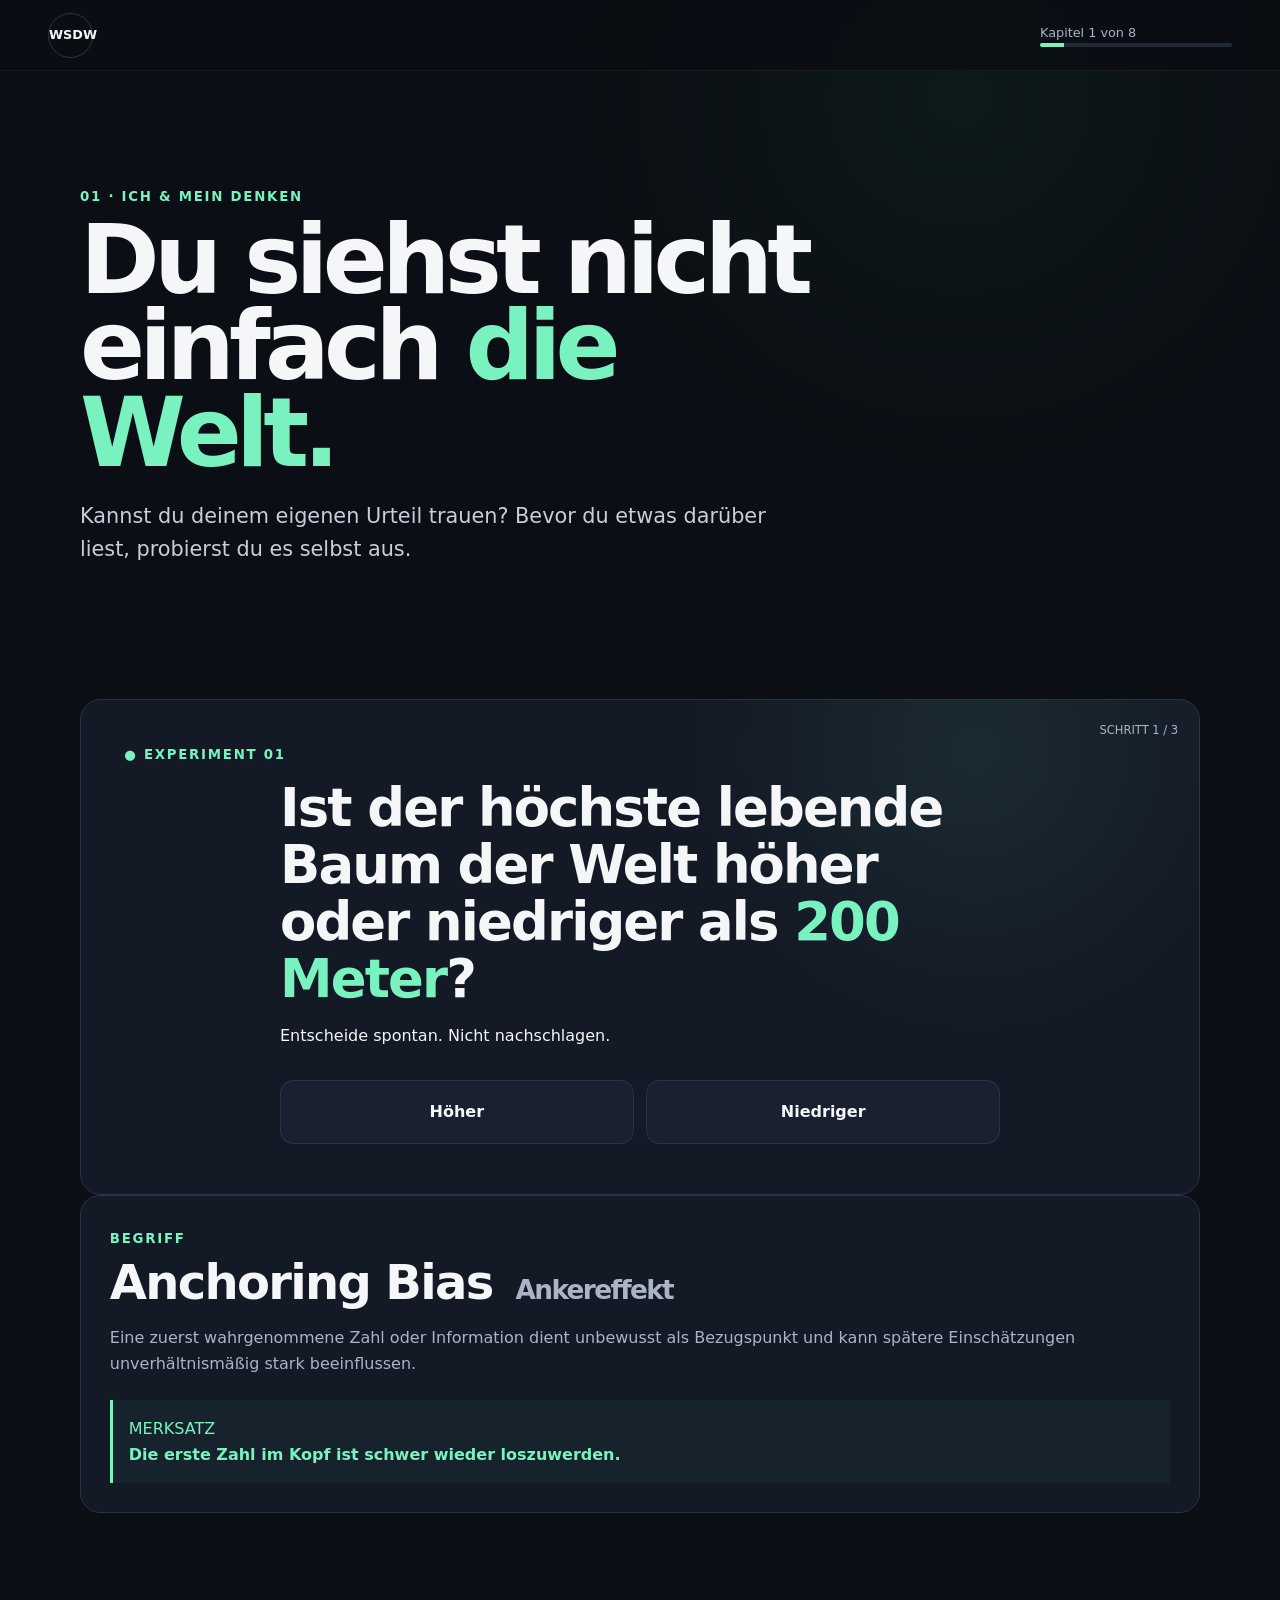
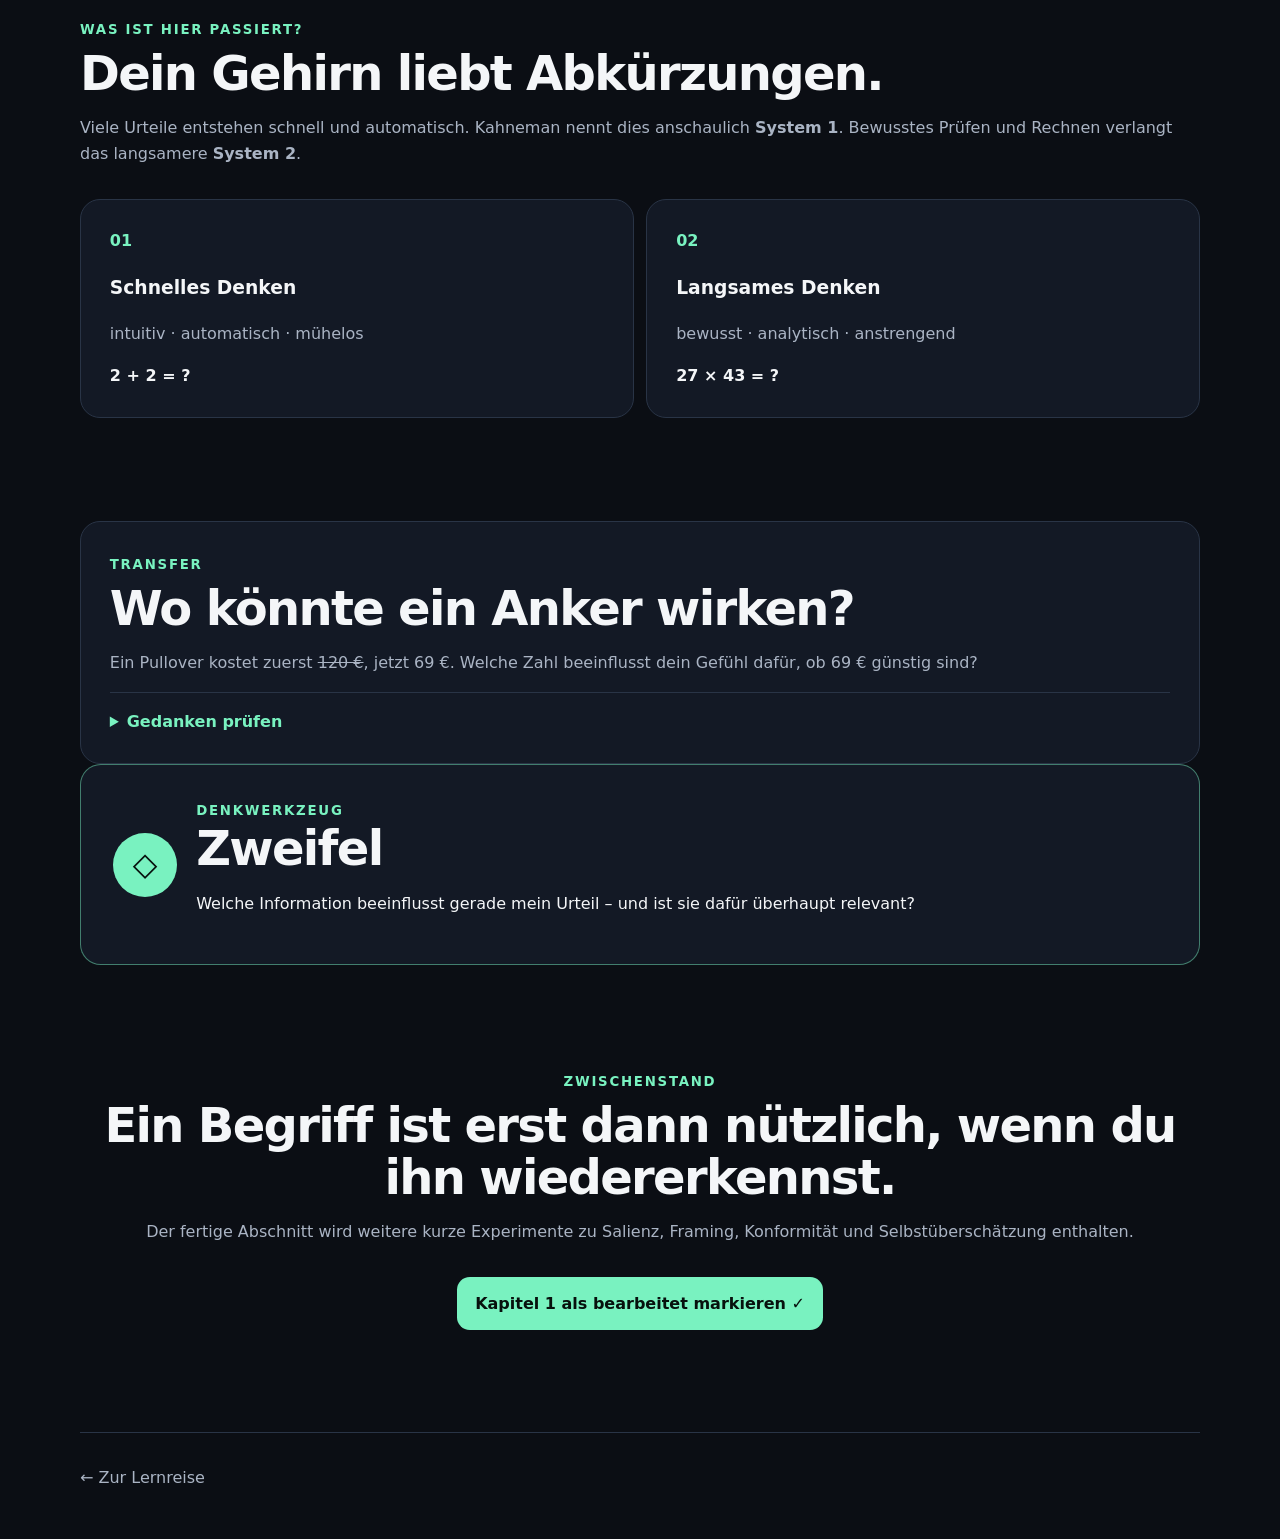
==== 01-denken.html @ 8b62d9dc "Add files via upload" ====
<!doctype html><html lang="de"><head><meta charset="utf-8"><meta name="viewport" content="width=device-width,initial-scale=1"><title>01 · Du siehst nicht einfach die Welt</title><link rel="stylesheet" href="css/style.css"></head><body>
<header><a href="index.html" class="logo">WSDW</a><div>Kapitel 1 von 8<div class="bar"><i style="width:12.5%"></i></div></div></header><main>
<section class="lessonhero"><small>01 · ICH & MEIN DENKEN</small><h1>Du siehst nicht einfach <em>die Welt.</em></h1><p>Kannst du deinem eigenen Urteil trauen? Bevor du etwas darüber liest, probierst du es selbst aus.</p></section>
<section class="experiment" id="exp"><small>● EXPERIMENT 01</small><span id="count">SCHRITT 1 / 3</span>
<div class="step on" data-n="1"><h2>Ist der höchste lebende Baum der Welt höher oder niedriger als <em>200 Meter</em>?</h2><p>Entscheide spontan. Nicht nachschlagen.</p><div class="choices"><button>Höher</button><button>Niedriger</button></div></div>
<div class="step" data-n="2"><h2>Wie hoch ist er deiner Schätzung nach?</h2><p>Es geht nicht darum, richtig zu liegen.</p><div class="estimate"><input id="est" type="number" inputmode="numeric" placeholder="z. B. 150"><span>Meter</span></div><button class="btn" id="reveal">Auswerten →</button></div>
<div class="step" data-n="3"><small>AUFLÖSUNG</small><h2>Du wurdest gerade <em>geankert.</em></h2><p>Der höchste bekannte lebende Baum, Hyperion, ist rund 116 Meter hoch. Die Zahl 200 war für die Sachfrage unnötig – kann aber deine Schätzung beeinflusst haben.</p><div class="result">Deine Schätzung <b id="res">–</b></div><p class="fine">Ein einzelner Versuch beweist nicht, dass du persönlich dem Effekt erlegen bist. In Gruppen zeigt sich der Einfluss solcher Anker jedoch zuverlässig.</p></div>
</section>
<section class="panel"><small>BEGRIFF</small><h2>Anchoring Bias <span>Ankereffekt</span></h2><p>Eine zuerst wahrgenommene Zahl oder Information dient unbewusst als Bezugspunkt und kann spätere Einschätzungen unverhältnismäßig stark beeinflussen.</p><blockquote>MERKSATZ<br><b>Die erste Zahl im Kopf ist schwer wieder loszuwerden.</b></blockquote></section>
<section><small>WAS IST HIER PASSIERT?</small><h2>Dein Gehirn liebt Abkürzungen.</h2><p>Viele Urteile entstehen schnell und automatisch. Kahneman nennt dies anschaulich <b>System 1</b>. Bewusstes Prüfen und Rechnen verlangt das langsamere <b>System 2</b>.</p><div class="twocol"><article class="card"><b>01</b><h3>Schnelles Denken</h3><p>intuitiv · automatisch · mühelos</p><strong>2 + 2 = ?</strong></article><article class="card"><b>02</b><h3>Langsames Denken</h3><p>bewusst · analytisch · anstrengend</p><strong>27 × 43 = ?</strong></article></div></section>
<section class="panel"><small>TRANSFER</small><h2>Wo könnte ein Anker wirken?</h2><p>Ein Pullover kostet zuerst <s>120 €</s>, jetzt 69 €. Welche Zahl beeinflusst dein Gefühl dafür, ob 69 € günstig sind?</p><details><summary>Gedanken prüfen</summary><p>Die 120 € bilden einen Anker. Ob 69 € tatsächlich ein guter Preis sind, lässt sich daraus allein nicht ableiten.</p></details></section>
<section class="unlock"><b>◇</b><div><small>DENKWERKZEUG</small><h2>Zweifel</h2><p>Welche Information beeinflusst gerade mein Urteil – und ist sie dafür überhaupt relevant?</p></div></section>
<section class="end"><small>ZWISCHENSTAND</small><h2>Ein Begriff ist erst dann nützlich, wenn du ihn wiedererkennst.</h2><p>Der fertige Abschnitt wird weitere kurze Experimente zu Salienz, Framing, Konformität und Selbstüberschätzung enthalten.</p><button class="btn" id="done">Kapitel 1 als bearbeitet markieren ✓</button></section></main><footer><a href="index.html">← Zur Lernreise</a></footer><script src="js/script.js"></script></body></html>
---- css/style.css ----
:root{--bg:#0b0e14;--s:#131925;--s2:#192130;--line:#293446;--txt:#f4f6f8;--mut:#aab4c4;--a:#79f2c0;--a2:#9db8ff;--max:70rem}*{box-sizing:border-box}html{scroll-behavior:smooth}body{margin:0;background:radial-gradient(circle at 75% 3%,#12302755,transparent 25rem),var(--bg);color:var(--txt);font-family:Inter,system-ui,-apple-system,sans-serif;line-height:1.6}a{color:inherit;text-decoration:none}button,input{font:inherit}button{cursor:pointer}header{position:sticky;top:0;z-index:5;display:flex;justify-content:space-between;align-items:center;padding:.8rem clamp(1rem,4vw,3rem);background:#0b0e14dd;backdrop-filter:blur(12px);border-bottom:1px solid #ffffff0d;color:var(--mut);font-size:.8rem}.logo{display:grid;place-items:center;width:2.8rem;aspect-ratio:1;border:1px solid var(--line);border-radius:50%;font-weight:800;color:var(--txt)}.bar{width:clamp(6rem,18vw,12rem);height:.25rem;background:#222a38;border-radius:2rem;overflow:hidden}.bar i{display:block;height:100%;background:var(--a)}main,footer{width:min(92%,var(--max));margin:auto}.hero{min-height:85svh;display:flex;flex-direction:column;justify-content:center;align-items:flex-start}.hero h1,.lessonhero h1{font-size:clamp(3rem,10vw,7rem);line-height:.9;letter-spacing:-.06em;margin:.5rem 0 1.5rem}.hero p,.lessonhero p{font-size:clamp(1.05rem,2vw,1.3rem);color:#c5cedb;max-width:44rem}em{font-style:normal;color:var(--a)}small{color:var(--a);font-weight:800;letter-spacing:.13em}.btn{display:inline-block;border:0;border-radius:.8rem;background:var(--a);color:#07110d;padding:.85rem 1.15rem;font-weight:800;margin-top:1rem}section{padding:clamp(3.5rem,8vw,7rem) 0}h2{font-size:clamp(1.7rem,4vw,3rem);line-height:1.08;letter-spacing:-.035em;margin:.4rem 0 1rem}.grid{display:grid;grid-template-columns:repeat(auto-fit,minmax(min(100%,20rem),1fr));gap:1rem}.card,.panel{padding:clamp(1.2rem,3vw,1.8rem);background:var(--s);border:1px solid var(--line);border-radius:1.25rem}.card{display:flex;gap:1rem}.card.active{border-color:#79f2c088}.card b{color:var(--a)}.card p,.panel p,section>p{color:var(--mut)}.toolgrid{display:grid;grid-template-columns:repeat(5,1fr);gap:.7rem}.toolgrid div{display:grid;place-items:center;aspect-ratio:1;background:var(--s);border:1px solid var(--line);border-radius:1rem;color:var(--a);font-size:clamp(1.4rem,4vw,2.3rem)}footer{padding:2rem 0 3rem;border-top:1px solid var(--line);color:var(--mut)}.lessonhero{padding:clamp(4rem,9vw,7rem) 0}.lessonhero h1{font-size:clamp(3rem,8vw,6rem);max-width:12ch}.experiment{position:relative;min-height:31rem;padding:clamp(1.3rem,4vw,2.7rem);background:radial-gradient(circle at 80% 10%,#79f2c015,transparent 18rem),var(--s);border:1px solid var(--line);border-radius:1.3rem;display:flex;justify-content:center;flex-direction:column}.experiment>span{position:absolute;right:1.3rem;top:1.3rem;color:var(--mut);font-size:.72rem}.step{display:none;max-width:45rem;margin:auto;width:100%}.step.on{display:block}.step h2{font-size:clamp(1.8rem,5vw,3.3rem)}.choices,.twocol{display:grid;grid-template-columns:repeat(2,1fr);gap:.8rem;margin-top:2rem}.choices button{min-height:4rem;background:var(--s2);color:var(--txt);border:1px solid var(--line);border-radius:.8rem;font-weight:800}.estimate{display:flex;gap:.8rem;align-items:center}.estimate input{width:min(13rem,65%);padding:.8rem 1rem;background:#0b1018;color:var(--txt);border:1px solid var(--line);border-radius:.8rem;font-size:1.4rem}.result{display:flex;justify-content:space-between;border-block:1px solid var(--line);padding:1rem 0;margin:1.5rem 0}.result b{color:var(--a)}.fine{font-size:.88rem}.panel h2 span{color:var(--mut);font-size:.55em;margin-left:.5rem}blockquote{margin:1.5rem 0 0;padding:1rem;border-left:.2rem solid var(--a);background:#79f2c00b;color:var(--a)}.twocol .card{display:block}.unlock{display:grid;grid-template-columns:auto 1fr;gap:1.2rem;align-items:center;padding:clamp(1.2rem,3vw,2rem);border:1px solid #79f2c077;border-radius:1.3rem;background:var(--s)}.unlock>b{display:grid;place-items:center;width:4rem;aspect-ratio:1;border-radius:50%;background:var(--a);color:#07110d;font-size:2rem}.unlock h2{margin:0}.end{text-align:center}details{border-top:1px solid var(--line);padding-top:1rem}summary{color:var(--a);font-weight:800;cursor:pointer}@media(max-width:40rem){header>div{font-size:0}.choices,.twocol{grid-template-columns:1fr}.toolgrid{gap:.35rem}.experiment{min-height:34rem}}@media(prefers-reduced-motion:reduce){*{scroll-behavior:auto!important;transition:none!important}}
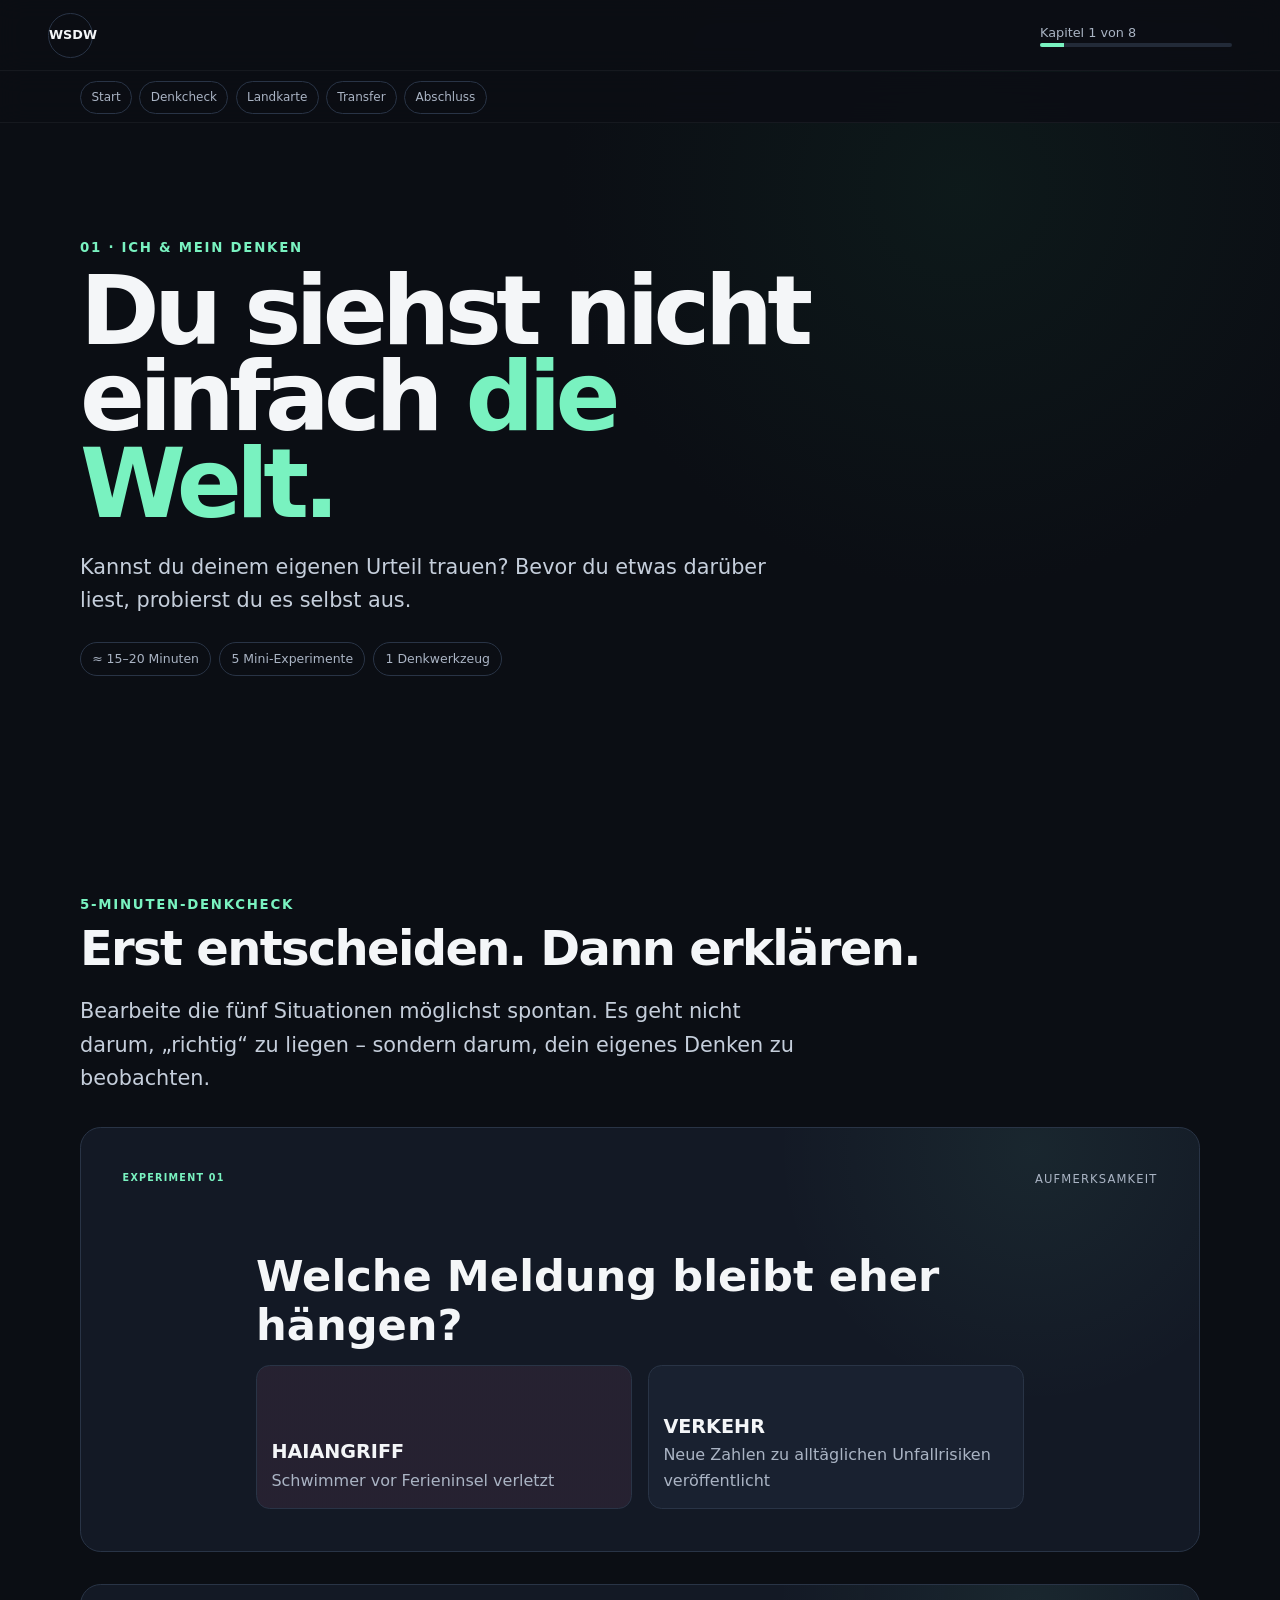
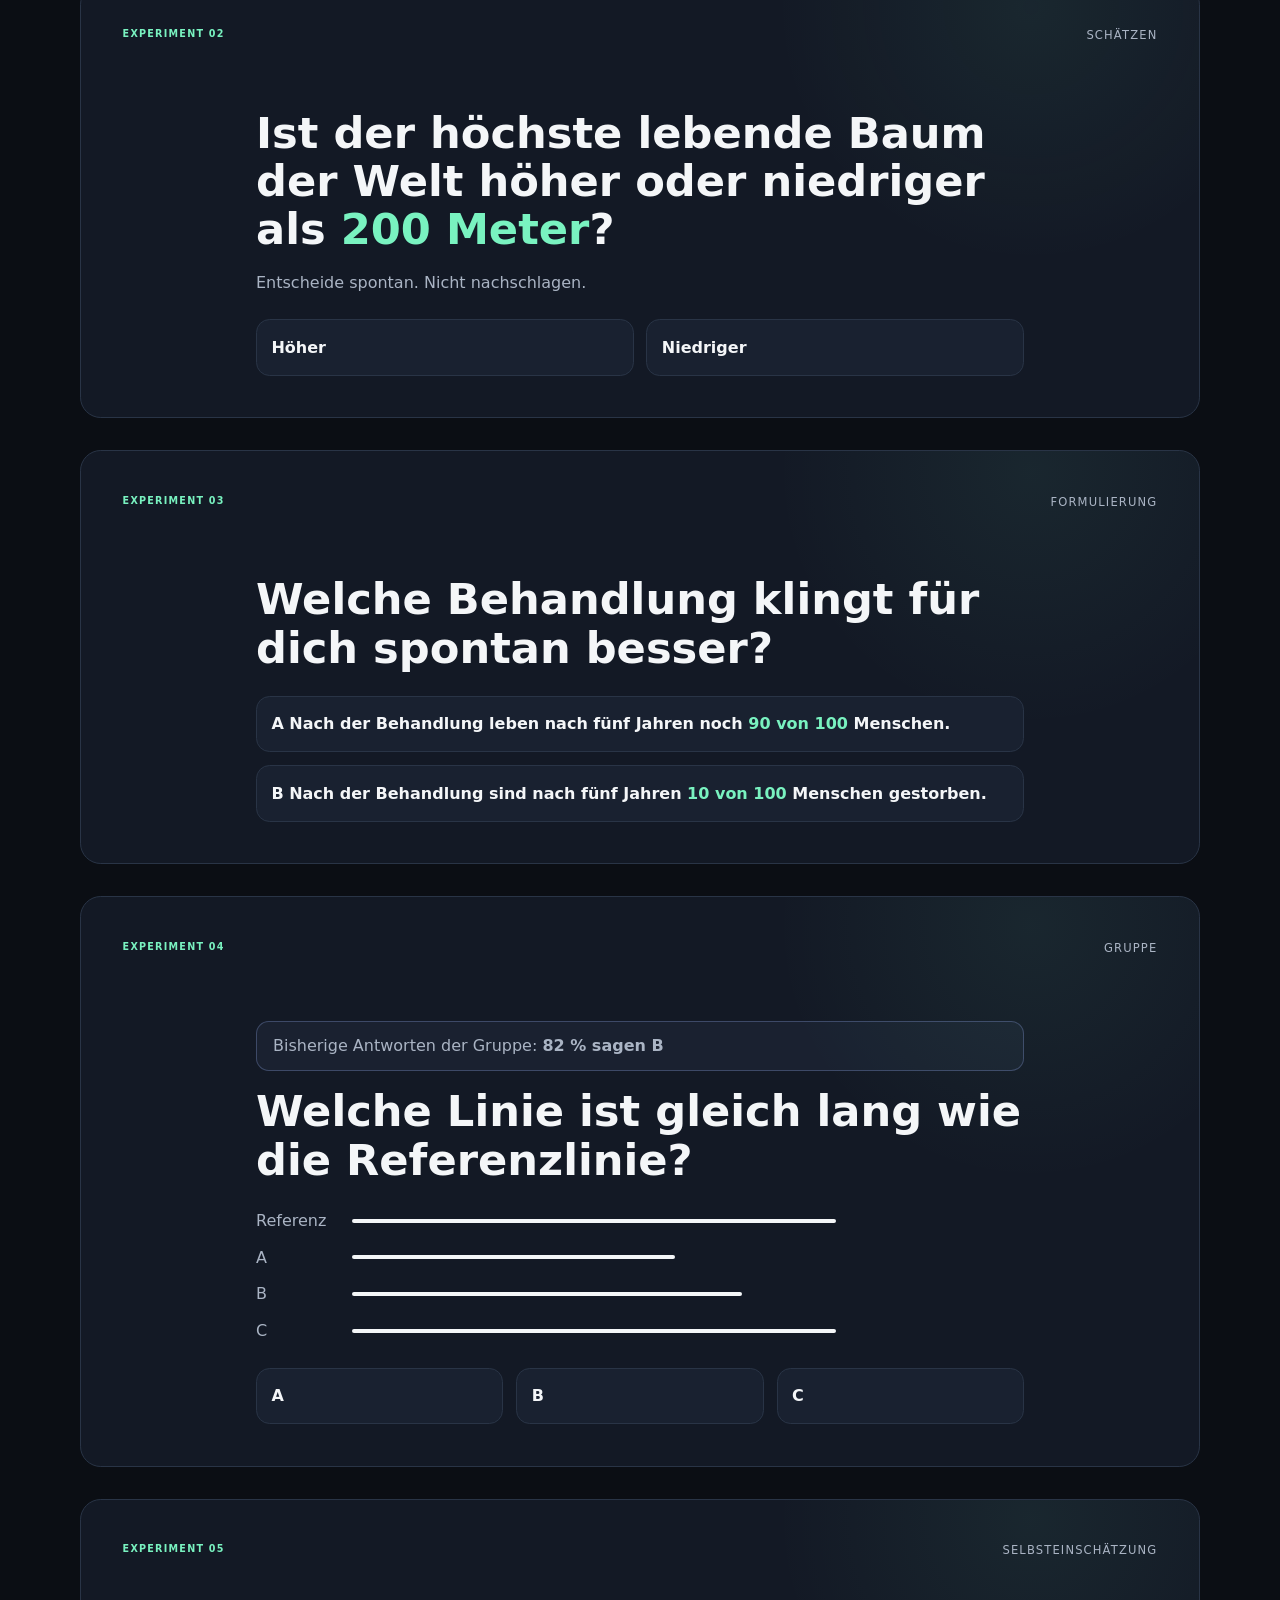
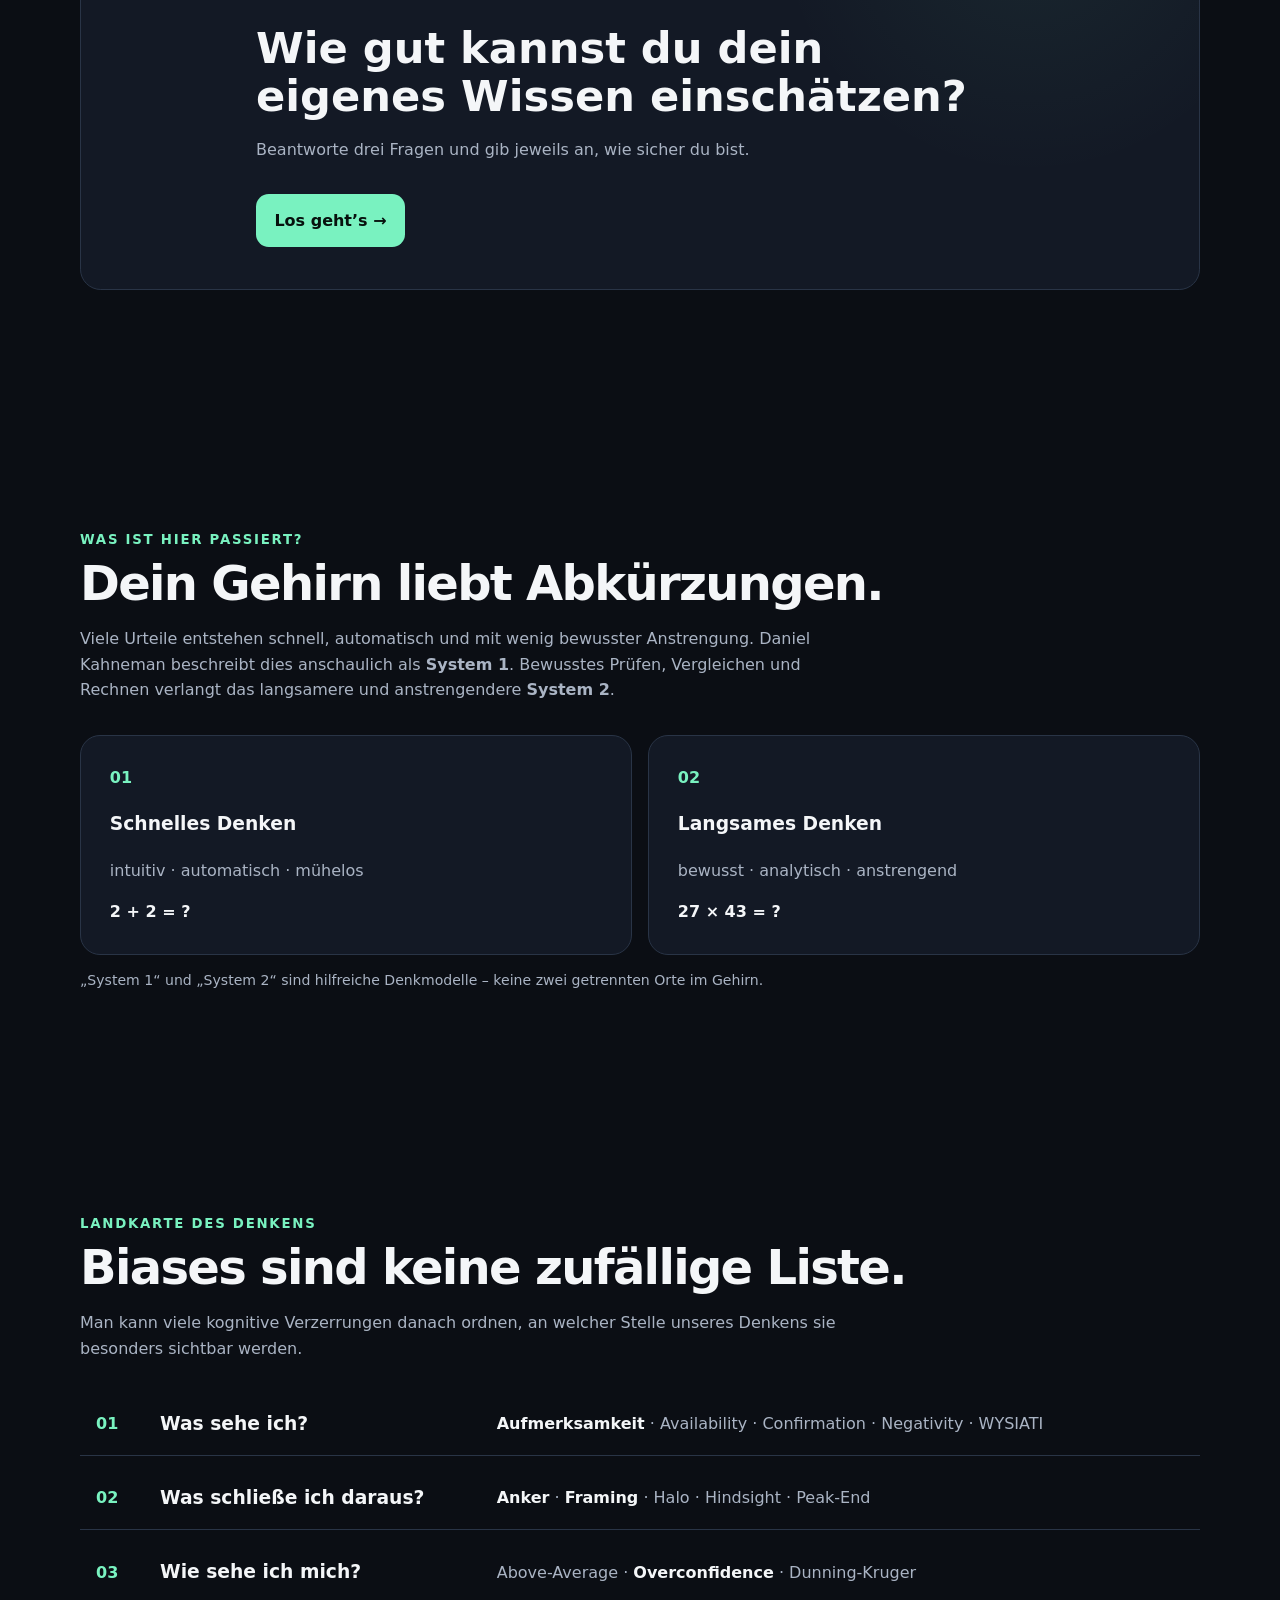
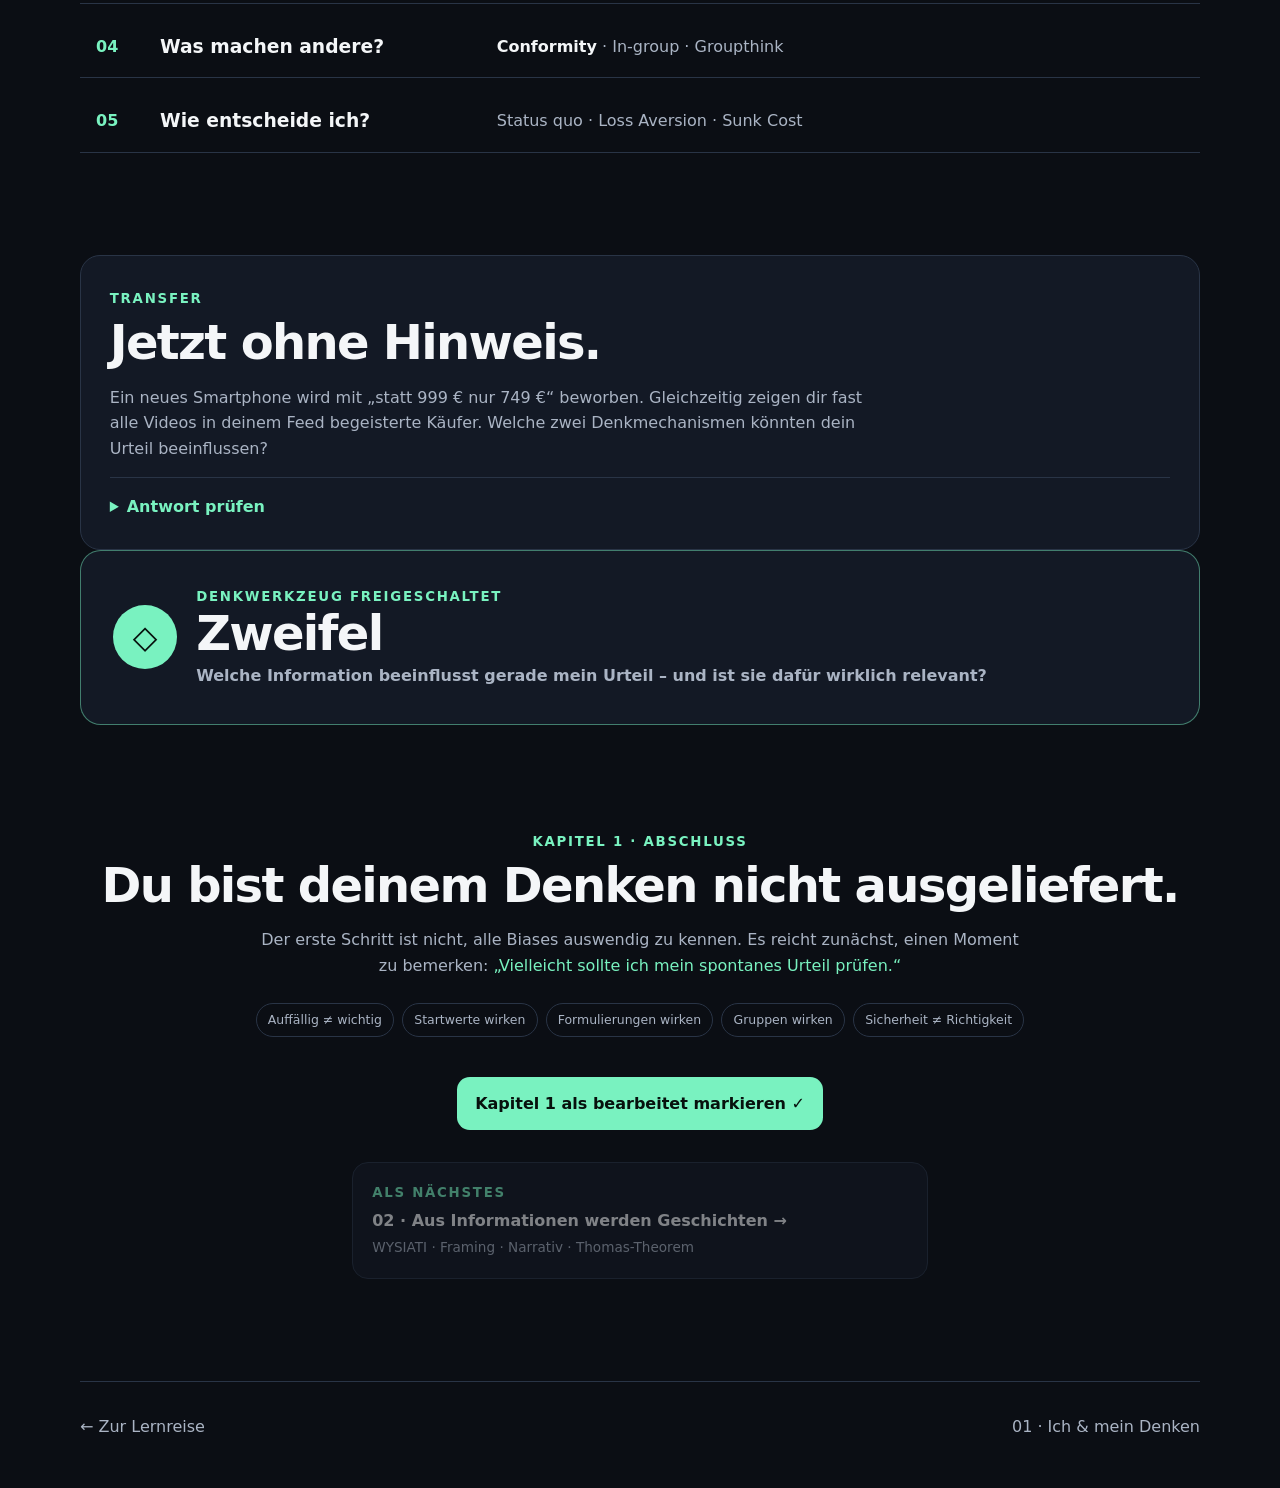
==== commit 79620297: "Add files via upload" ====
--- a/01-denken.html
+++ b/01-denken.html
@@ -1,13 +1,185 @@
-<!doctype html><html lang="de"><head><meta charset="utf-8"><meta name="viewport" content="width=device-width,initial-scale=1"><title>01 · Du siehst nicht einfach die Welt</title><link rel="stylesheet" href="css/style.css"></head><body>
-<header><a href="index.html" class="logo">WSDW</a><div>Kapitel 1 von 8<div class="bar"><i style="width:12.5%"></i></div></div></header><main>
-<section class="lessonhero"><small>01 · ICH & MEIN DENKEN</small><h1>Du siehst nicht einfach <em>die Welt.</em></h1><p>Kannst du deinem eigenen Urteil trauen? Bevor du etwas darüber liest, probierst du es selbst aus.</p></section>
-<section class="experiment" id="exp"><small>● EXPERIMENT 01</small><span id="count">SCHRITT 1 / 3</span>
-<div class="step on" data-n="1"><h2>Ist der höchste lebende Baum der Welt höher oder niedriger als <em>200 Meter</em>?</h2><p>Entscheide spontan. Nicht nachschlagen.</p><div class="choices"><button>Höher</button><button>Niedriger</button></div></div>
-<div class="step" data-n="2"><h2>Wie hoch ist er deiner Schätzung nach?</h2><p>Es geht nicht darum, richtig zu liegen.</p><div class="estimate"><input id="est" type="number" inputmode="numeric" placeholder="z. B. 150"><span>Meter</span></div><button class="btn" id="reveal">Auswerten →</button></div>
-<div class="step" data-n="3"><small>AUFLÖSUNG</small><h2>Du wurdest gerade <em>geankert.</em></h2><p>Der höchste bekannte lebende Baum, Hyperion, ist rund 116 Meter hoch. Die Zahl 200 war für die Sachfrage unnötig – kann aber deine Schätzung beeinflusst haben.</p><div class="result">Deine Schätzung <b id="res">–</b></div><p class="fine">Ein einzelner Versuch beweist nicht, dass du persönlich dem Effekt erlegen bist. In Gruppen zeigt sich der Einfluss solcher Anker jedoch zuverlässig.</p></div>
+<!doctype html>
+<html lang="de">
+<head>
+<meta charset="utf-8"><meta name="viewport" content="width=device-width,initial-scale=1">
+<meta name="theme-color" content="#0b0e14">
+<title>01 · Du siehst nicht einfach die Welt</title>
+<link rel="stylesheet" href="css/style.css">
+</head>
+<body>
+<header>
+  <a href="index.html" class="logo">WSDW</a>
+  <div class="head-progress"><span>Kapitel 1 von 8</span><div class="bar"><i style="width:12.5%"></i></div></div>
+</header>
+
+<nav class="section-nav" aria-label="Kapitelabschnitte">
+  <a href="#start">Start</a><a href="#denkcheck">Denkcheck</a><a href="#landkarte">Landkarte</a><a href="#transfer">Transfer</a><a href="#abschluss">Abschluss</a>
+</nav>
+
+<main>
+<section class="lessonhero" id="start">
+  <small>01 · ICH & MEIN DENKEN</small>
+  <h1>Du siehst nicht einfach <em>die Welt.</em></h1>
+  <p>Kannst du deinem eigenen Urteil trauen? Bevor du etwas darüber liest, probierst du es selbst aus.</p>
+  <div class="chapter-meta"><span>≈ 15–20 Minuten</span><span>5 Mini-Experimente</span><span>1 Denkwerkzeug</span></div>
 </section>
-<section class="panel"><small>BEGRIFF</small><h2>Anchoring Bias <span>Ankereffekt</span></h2><p>Eine zuerst wahrgenommene Zahl oder Information dient unbewusst als Bezugspunkt und kann spätere Einschätzungen unverhältnismäßig stark beeinflussen.</p><blockquote>MERKSATZ<br><b>Die erste Zahl im Kopf ist schwer wieder loszuwerden.</b></blockquote></section>
-<section><small>WAS IST HIER PASSIERT?</small><h2>Dein Gehirn liebt Abkürzungen.</h2><p>Viele Urteile entstehen schnell und automatisch. Kahneman nennt dies anschaulich <b>System 1</b>. Bewusstes Prüfen und Rechnen verlangt das langsamere <b>System 2</b>.</p><div class="twocol"><article class="card"><b>01</b><h3>Schnelles Denken</h3><p>intuitiv · automatisch · mühelos</p><strong>2 + 2 = ?</strong></article><article class="card"><b>02</b><h3>Langsames Denken</h3><p>bewusst · analytisch · anstrengend</p><strong>27 × 43 = ?</strong></article></div></section>
-<section class="panel"><small>TRANSFER</small><h2>Wo könnte ein Anker wirken?</h2><p>Ein Pullover kostet zuerst <s>120 €</s>, jetzt 69 €. Welche Zahl beeinflusst dein Gefühl dafür, ob 69 € günstig sind?</p><details><summary>Gedanken prüfen</summary><p>Die 120 € bilden einen Anker. Ob 69 € tatsächlich ein guter Preis sind, lässt sich daraus allein nicht ableiten.</p></details></section>
-<section class="unlock"><b>◇</b><div><small>DENKWERKZEUG</small><h2>Zweifel</h2><p>Welche Information beeinflusst gerade mein Urteil – und ist sie dafür überhaupt relevant?</p></div></section>
-<section class="end"><small>ZWISCHENSTAND</small><h2>Ein Begriff ist erst dann nützlich, wenn du ihn wiedererkennst.</h2><p>Der fertige Abschnitt wird weitere kurze Experimente zu Salienz, Framing, Konformität und Selbstüberschätzung enthalten.</p><button class="btn" id="done">Kapitel 1 als bearbeitet markieren ✓</button></section></main><footer><a href="index.html">← Zur Lernreise</a></footer><script src="js/script.js"></script></body></html>+
+<section id="denkcheck">
+  <small>5-MINUTEN-DENKCHECK</small>
+  <h2>Erst entscheiden. Dann erklären.</h2>
+  <p class="intro">Bearbeite die fünf Situationen möglichst spontan. Es geht nicht darum, „richtig“ zu liegen – sondern darum, dein eigenes Denken zu beobachten.</p>
+
+  <article class="experiment" data-exp="attention">
+    <div class="exphead"><small>EXPERIMENT 01</small><span>AUFMERKSAMKEIT</span></div>
+    <div class="step on">
+      <h3>Welche Meldung bleibt eher hängen?</h3>
+      <div class="news-grid">
+        <button class="news choice" data-pick="dramatic"><b>HAIANGRIFF</b><span>Schwimmer vor Ferieninsel verletzt</span></button>
+        <button class="news choice" data-pick="plain"><b>VERKEHR</b><span>Neue Zahlen zu alltäglichen Unfallrisiken veröffentlicht</span></button>
+      </div>
+    </div>
+    <div class="reveal">
+      <p class="tag">AUFLÖSUNG</p><h3>Was auffällt, bekommt mehr Gewicht.</h3>
+      <p>Ungewöhnliche, emotionale oder bildhafte Informationen ziehen Aufmerksamkeit an. Dadurch können sie wichtiger oder wahrscheinlicher wirken, als sie tatsächlich sind.</p>
+      <div class="term"><strong>Aufmerksamkeits-Bias</strong><span>Fachbegriff: Salience Bias</span></div>
+      <blockquote><b>Merksatz:</b> Auffällig ≠ wichtig.</blockquote>
+    </div>
+  </article>
+
+  <article class="experiment" data-exp="anchor">
+    <div class="exphead"><small>EXPERIMENT 02</small><span>SCHÄTZEN</span></div>
+    <div class="step on anchor-q">
+      <h3>Ist der höchste lebende Baum der Welt höher oder niedriger als <em>200 Meter</em>?</h3>
+      <p>Entscheide spontan. Nicht nachschlagen.</p>
+      <div class="choices"><button class="choice">Höher</button><button class="choice">Niedriger</button></div>
+    </div>
+    <div class="step anchor-est">
+      <h3>Wie hoch ist er deiner Schätzung nach?</h3>
+      <div class="estimate"><input type="number" inputmode="numeric" placeholder="z. B. 150"><span>Meter</span></div>
+      <button class="btn anchor-go">Auswerten →</button>
+    </div>
+    <div class="reveal anchor-reveal">
+      <p class="tag">AUFLÖSUNG</p><h3>Die erste Zahl bleibt im Kopf.</h3>
+      <p>Hyperion, der höchste bekannte lebende Baum, ist rund 116 Meter hoch. Die 200 Meter waren für die Sachfrage unnötig, können aber die anschließende Schätzung beeinflussen.</p>
+      <div class="term"><strong>Ankereffekt</strong><span>Fachbegriff: Anchoring Bias</span></div>
+      <blockquote><b>Merksatz:</b> Ein Startwert kann spätere Urteile verschieben.</blockquote>
+    </div>
+  </article>
+
+  <article class="experiment" data-exp="frame">
+    <div class="exphead"><small>EXPERIMENT 03</small><span>FORMULIERUNG</span></div>
+    <div class="step on">
+      <h3>Welche Behandlung klingt für dich spontan besser?</h3>
+      <div class="choices vertical">
+        <button class="choice"><b>A</b> Nach der Behandlung leben nach fünf Jahren noch <em>90 von 100</em> Menschen.</button>
+        <button class="choice"><b>B</b> Nach der Behandlung sind nach fünf Jahren <em>10 von 100</em> Menschen gestorben.</button>
+      </div>
+    </div>
+    <div class="reveal">
+      <p class="tag">AUFLÖSUNG</p><h3>Die Fakten waren identisch.</h3>
+      <p>90 % Überleben und 10 % Sterblichkeit beschreiben denselben Sachverhalt. Trotzdem kann die Formulierung unsere Bewertung verändern.</p>
+      <div class="term"><strong>Rahmungs-Effekt</strong><span>Fachbegriff: Framing Effect</span></div>
+      <blockquote><b>Merksatz:</b> Gleiche Fakten können sich unterschiedlich anfühlen.</blockquote>
+    </div>
+  </article>
+
+  <article class="experiment" data-exp="conformity">
+    <div class="exphead"><small>EXPERIMENT 04</small><span>GRUPPE</span></div>
+    <div class="step on">
+      <p class="social-proof">Bisherige Antworten der Gruppe: <b>82 % sagen B</b></p>
+      <h3>Welche Linie ist gleich lang wie die Referenzlinie?</h3>
+      <div class="lines" aria-label="Linienvergleich">
+        <div><span>Referenz</span><i style="--w:72%"></i></div>
+        <div><span>A</span><i style="--w:48%"></i></div>
+        <div><span>B</span><i style="--w:58%"></i></div>
+        <div><span>C</span><i style="--w:72%"></i></div>
+      </div>
+      <div class="choices three"><button class="choice">A</button><button class="choice">B</button><button class="choice">C</button></div>
+    </div>
+    <div class="reveal">
+      <p class="tag">AUFLÖSUNG</p><h3>C war gleich lang.</h3>
+      <p>Die angeblichen „82 %“ waren Teil des Experiments. Mehrheitsmeinungen können unser Urteil beeinflussen – sogar bei einfachen Wahrnehmungsaufgaben. Das klassische Vorbild sind die Konformitätsexperimente von Solomon Asch.</p>
+      <div class="term"><strong>Konformitätseffekt</strong><span>Fachbegriff: Conformity Bias</span></div>
+      <blockquote><b>Merksatz:</b> Viele Stimmen machen eine Aussage nicht automatisch richtig.</blockquote>
+    </div>
+  </article>
+
+  <article class="experiment" data-exp="confidence">
+    <div class="exphead"><small>EXPERIMENT 05</small><span>SELBSTEINSCHÄTZUNG</span></div>
+    <div class="confidence-intro">
+      <h3>Wie gut kannst du dein eigenes Wissen einschätzen?</h3>
+      <p>Beantworte drei Fragen und gib jeweils an, wie sicher du bist.</p>
+      <button class="btn start-confidence">Los geht’s →</button>
+    </div>
+    <div class="confidence-quiz">
+      <div class="q" data-correct="B">
+        <p><b>1.</b> Welcher Planet ist der Sonne am nächsten?</p>
+        <div class="mini-choices"><button>A · Venus</button><button>B · Merkur</button><button>C · Mars</button></div>
+        <label>Wie sicher? <input type="range" min="50" max="100" value="75"><output>75 %</output></label>
+      </div>
+      <div class="q" data-correct="C">
+        <p><b>2.</b> Welches Tier ist näher mit Vögeln verwandt?</p>
+        <div class="mini-choices"><button>A · Eidechse</button><button>B · Schildkröte</button><button>C · Krokodil</button></div>
+        <label>Wie sicher? <input type="range" min="50" max="100" value="75"><output>75 %</output></label>
+      </div>
+      <div class="q" data-correct="A">
+        <p><b>3.</b> Was ist größer?</p>
+        <div class="mini-choices"><button>A · Afrika</button><button>B · Grönland</button></div>
+        <label>Wie sicher? <input type="range" min="50" max="100" value="75"><output>75 %</output></label>
+      </div>
+      <button class="btn confidence-go">Auswerten →</button>
+    </div>
+    <div class="reveal confidence-reveal">
+      <p class="tag">DEINE KALIBRIERUNG</p><h3><span id="score">–</span> richtig · Ø <span id="certainty">–</span> sicher</h3>
+      <p>Menschen überschätzen häufig, wie zuverlässig ihr Wissen oder Urteil ist. Drei Fragen sind natürlich kein psychologischer Test – sie machen aber sichtbar, dass <em>Sicherheit</em> und <em>Richtigkeit</em> zwei verschiedene Dinge sind.</p>
+      <div class="term"><strong>Selbstüberschätzung</strong><span>Fachbegriff: Overconfidence Bias</span></div>
+      <blockquote><b>Merksatz:</b> Sich sicher fühlen ≠ sicher richtig liegen.</blockquote>
+    </div>
+  </article>
+</section>
+
+<section class="bridge">
+  <small>WAS IST HIER PASSIERT?</small>
+  <h2>Dein Gehirn liebt Abkürzungen.</h2>
+  <p>Viele Urteile entstehen schnell, automatisch und mit wenig bewusster Anstrengung. Daniel Kahneman beschreibt dies anschaulich als <b>System 1</b>. Bewusstes Prüfen, Vergleichen und Rechnen verlangt das langsamere und anstrengendere <b>System 2</b>.</p>
+  <div class="twocol">
+    <article class="card"><b>01</b><h3>Schnelles Denken</h3><p>intuitiv · automatisch · mühelos</p><strong>2 + 2 = ?</strong></article>
+    <article class="card"><b>02</b><h3>Langsames Denken</h3><p>bewusst · analytisch · anstrengend</p><strong>27 × 43 = ?</strong></article>
+  </div>
+  <p class="note">„System 1“ und „System 2“ sind hilfreiche Denkmodelle – keine zwei getrennten Orte im Gehirn.</p>
+</section>
+
+<section id="landkarte" class="map-section">
+  <small>LANDKARTE DES DENKENS</small><h2>Biases sind keine zufällige Liste.</h2>
+  <p>Man kann viele kognitive Verzerrungen danach ordnen, an welcher Stelle unseres Denkens sie besonders sichtbar werden.</p>
+  <div class="biasmap">
+    <article><span>01</span><h3>Was sehe ich?</h3><p><b>Aufmerksamkeit</b> · Availability · Confirmation · Negativity · WYSIATI</p></article>
+    <article><span>02</span><h3>Was schließe ich daraus?</h3><p><b>Anker</b> · <b>Framing</b> · Halo · Hindsight · Peak-End</p></article>
+    <article><span>03</span><h3>Wie sehe ich mich?</h3><p>Above-Average · <b>Overconfidence</b> · Dunning-Kruger</p></article>
+    <article><span>04</span><h3>Was machen andere?</h3><p><b>Conformity</b> · In-group · Groupthink</p></article>
+    <article><span>05</span><h3>Wie entscheide ich?</h3><p>Status quo · Loss Aversion · Sunk Cost</p></article>
+  </div>
+</section>
+
+<section id="transfer" class="panel">
+  <small>TRANSFER</small><h2>Jetzt ohne Hinweis.</h2>
+  <p>Ein neues Smartphone wird mit „statt 999 € nur 749 €“ beworben. Gleichzeitig zeigen dir fast alle Videos in deinem Feed begeisterte Käufer. Welche zwei Denkmechanismen könnten dein Urteil beeinflussen?</p>
+  <details><summary>Antwort prüfen</summary><p><b>Ankereffekt:</b> 999 € wird zum Vergleichswert. <b>Konformitätseffekt:</b> Die scheinbare Mehrheit kann das eigene Urteil verschieben. Zusätzlich wäre auch selektive Aufmerksamkeit denkbar.</p></details>
+</section>
+
+<section class="unlock">
+  <b>◇</b><div><small>DENKWERKZEUG FREIGESCHALTET</small><h2>Zweifel</h2><p><strong>Welche Information beeinflusst gerade mein Urteil – und ist sie dafür wirklich relevant?</strong></p></div>
+</section>
+
+<section id="abschluss" class="end">
+  <small>KAPITEL 1 · ABSCHLUSS</small>
+  <h2>Du bist deinem Denken nicht ausgeliefert.</h2>
+  <p>Der erste Schritt ist nicht, alle Biases auswendig zu kennen. Es reicht zunächst, einen Moment zu bemerken: <em>„Vielleicht sollte ich mein spontanes Urteil prüfen.“</em></p>
+  <div class="takeaways"><span>Auffällig ≠ wichtig</span><span>Startwerte wirken</span><span>Formulierungen wirken</span><span>Gruppen wirken</span><span>Sicherheit ≠ Richtigkeit</span></div>
+  <button class="btn" id="done">Kapitel 1 als bearbeitet markieren ✓</button>
+  <a class="next disabled" href="#" aria-disabled="true"><small>ALS NÄCHSTES</small><strong>02 · Aus Informationen werden Geschichten →</strong><span>WYSIATI · Framing · Narrativ · Thomas-Theorem</span></a>
+</section>
+</main>
+<footer><a href="index.html">← Zur Lernreise</a><span>01 · Ich & mein Denken</span></footer>
+<script src="js/script.js"></script>
+</body></html>
--- a/css/style.css
+++ b/css/style.css
@@ -1 +1 @@
-:root{--bg:#0b0e14;--s:#131925;--s2:#192130;--line:#293446;--txt:#f4f6f8;--mut:#aab4c4;--a:#79f2c0;--a2:#9db8ff;--max:70rem}*{box-sizing:border-box}html{scroll-behavior:smooth}body{margin:0;background:radial-gradient(circle at 75% 3%,#12302755,transparent 25rem),var(--bg);color:var(--txt);font-family:Inter,system-ui,-apple-system,sans-serif;line-height:1.6}a{color:inherit;text-decoration:none}button,input{font:inherit}button{cursor:pointer}header{position:sticky;top:0;z-index:5;display:flex;justify-content:space-between;align-items:center;padding:.8rem clamp(1rem,4vw,3rem);background:#0b0e14dd;backdrop-filter:blur(12px);border-bottom:1px solid #ffffff0d;color:var(--mut);font-size:.8rem}.logo{display:grid;place-items:center;width:2.8rem;aspect-ratio:1;border:1px solid var(--line);border-radius:50%;font-weight:800;color:var(--txt)}.bar{width:clamp(6rem,18vw,12rem);height:.25rem;background:#222a38;border-radius:2rem;overflow:hidden}.bar i{display:block;height:100%;background:var(--a)}main,footer{width:min(92%,var(--max));margin:auto}.hero{min-height:85svh;display:flex;flex-direction:column;justify-content:center;align-items:flex-start}.hero h1,.lessonhero h1{font-size:clamp(3rem,10vw,7rem);line-height:.9;letter-spacing:-.06em;margin:.5rem 0 1.5rem}.hero p,.lessonhero p{font-size:clamp(1.05rem,2vw,1.3rem);color:#c5cedb;max-width:44rem}em{font-style:normal;color:var(--a)}small{color:var(--a);font-weight:800;letter-spacing:.13em}.btn{display:inline-block;border:0;border-radius:.8rem;background:var(--a);color:#07110d;padding:.85rem 1.15rem;font-weight:800;margin-top:1rem}section{padding:clamp(3.5rem,8vw,7rem) 0}h2{font-size:clamp(1.7rem,4vw,3rem);line-height:1.08;letter-spacing:-.035em;margin:.4rem 0 1rem}.grid{display:grid;grid-template-columns:repeat(auto-fit,minmax(min(100%,20rem),1fr));gap:1rem}.card,.panel{padding:clamp(1.2rem,3vw,1.8rem);background:var(--s);border:1px solid var(--line);border-radius:1.25rem}.card{display:flex;gap:1rem}.card.active{border-color:#79f2c088}.card b{color:var(--a)}.card p,.panel p,section>p{color:var(--mut)}.toolgrid{display:grid;grid-template-columns:repeat(5,1fr);gap:.7rem}.toolgrid div{display:grid;place-items:center;aspect-ratio:1;background:var(--s);border:1px solid var(--line);border-radius:1rem;color:var(--a);font-size:clamp(1.4rem,4vw,2.3rem)}footer{padding:2rem 0 3rem;border-top:1px solid var(--line);color:var(--mut)}.lessonhero{padding:clamp(4rem,9vw,7rem) 0}.lessonhero h1{font-size:clamp(3rem,8vw,6rem);max-width:12ch}.experiment{position:relative;min-height:31rem;padding:clamp(1.3rem,4vw,2.7rem);background:radial-gradient(circle at 80% 10%,#79f2c015,transparent 18rem),var(--s);border:1px solid var(--line);border-radius:1.3rem;display:flex;justify-content:center;flex-direction:column}.experiment>span{position:absolute;right:1.3rem;top:1.3rem;color:var(--mut);font-size:.72rem}.step{display:none;max-width:45rem;margin:auto;width:100%}.step.on{display:block}.step h2{font-size:clamp(1.8rem,5vw,3.3rem)}.choices,.twocol{display:grid;grid-template-columns:repeat(2,1fr);gap:.8rem;margin-top:2rem}.choices button{min-height:4rem;background:var(--s2);color:var(--txt);border:1px solid var(--line);border-radius:.8rem;font-weight:800}.estimate{display:flex;gap:.8rem;align-items:center}.estimate input{width:min(13rem,65%);padding:.8rem 1rem;background:#0b1018;color:var(--txt);border:1px solid var(--line);border-radius:.8rem;font-size:1.4rem}.result{display:flex;justify-content:space-between;border-block:1px solid var(--line);padding:1rem 0;margin:1.5rem 0}.result b{color:var(--a)}.fine{font-size:.88rem}.panel h2 span{color:var(--mut);font-size:.55em;margin-left:.5rem}blockquote{margin:1.5rem 0 0;padding:1rem;border-left:.2rem solid var(--a);background:#79f2c00b;color:var(--a)}.twocol .card{display:block}.unlock{display:grid;grid-template-columns:auto 1fr;gap:1.2rem;align-items:center;padding:clamp(1.2rem,3vw,2rem);border:1px solid #79f2c077;border-radius:1.3rem;background:var(--s)}.unlock>b{display:grid;place-items:center;width:4rem;aspect-ratio:1;border-radius:50%;background:var(--a);color:#07110d;font-size:2rem}.unlock h2{margin:0}.end{text-align:center}details{border-top:1px solid var(--line);padding-top:1rem}summary{color:var(--a);font-weight:800;cursor:pointer}@media(max-width:40rem){header>div{font-size:0}.choices,.twocol{grid-template-columns:1fr}.toolgrid{gap:.35rem}.experiment{min-height:34rem}}@media(prefers-reduced-motion:reduce){*{scroll-behavior:auto!important;transition:none!important}}+:root{--bg:#0b0e14;--s:#131925;--s2:#192130;--line:#293446;--txt:#f4f6f8;--mut:#aab4c4;--a:#79f2c0;--a2:#9db8ff;--max:70rem}*{box-sizing:border-box}html{scroll-behavior:smooth;scroll-padding-top:7rem}body{margin:0;background:radial-gradient(circle at 75% 3%,#12302755,transparent 25rem),var(--bg);color:var(--txt);font-family:Inter,system-ui,-apple-system,sans-serif;line-height:1.6}a{color:inherit;text-decoration:none}button,input{font:inherit}button{cursor:pointer}header{position:sticky;top:0;z-index:10;display:flex;justify-content:space-between;align-items:center;padding:.8rem clamp(1rem,4vw,3rem);background:#0b0e14e8;backdrop-filter:blur(12px);border-bottom:1px solid #ffffff0d;color:var(--mut);font-size:.8rem}.logo{display:grid;place-items:center;width:2.8rem;aspect-ratio:1;border:1px solid var(--line);border-radius:50%;font-weight:800;color:var(--txt)}.bar{width:clamp(6rem,18vw,12rem);height:.25rem;background:#222a38;border-radius:2rem;overflow:hidden}.bar i{display:block;height:100%;background:var(--a)}.section-nav{position:sticky;top:4.55rem;z-index:9;display:flex;gap:.45rem;overflow:auto;padding:.55rem max(4%,calc((100% - var(--max))/2));background:#0b0e14e8;backdrop-filter:blur(12px);border-bottom:1px solid #ffffff0d;scrollbar-width:none}.section-nav a{white-space:nowrap;padding:.35rem .65rem;border:1px solid var(--line);border-radius:99rem;color:var(--mut);font-size:.75rem}.section-nav a:hover{color:var(--txt);border-color:var(--a)}main,footer{width:min(92%,var(--max));margin:auto}section{padding:clamp(3.5rem,8vw,7rem) 0}.lessonhero{padding:clamp(4rem,9vw,7rem) 0}.lessonhero h1{font-size:clamp(3rem,8vw,6rem);line-height:.9;letter-spacing:-.06em;max-width:12ch;margin:.5rem 0 1.5rem}.lessonhero>p,.intro{font-size:clamp(1.05rem,2vw,1.3rem);color:#c5cedb;max-width:45rem}.chapter-meta{display:flex;flex-wrap:wrap;gap:.5rem;margin-top:1.5rem}.chapter-meta span,.takeaways span{padding:.4rem .7rem;border:1px solid var(--line);border-radius:99rem;color:var(--mut);font-size:.78rem}em{font-style:normal;color:var(--a)}small,.tag{color:var(--a);font-weight:800;letter-spacing:.13em;text-transform:uppercase}h2{font-size:clamp(1.7rem,4vw,3rem);line-height:1.08;letter-spacing:-.035em;margin:.4rem 0 1rem}.experiment{margin:clamp(1.2rem,3vw,2rem) 0;padding:clamp(1.2rem,4vw,2.6rem);background:radial-gradient(circle at 85% 5%,#79f2c010,transparent 16rem),var(--s);border:1px solid var(--line);border-radius:1.3rem}.exphead{display:flex;justify-content:space-between;gap:1rem;color:var(--mut);font-size:.72rem;margin-bottom:clamp(2rem,5vw,4rem)}.exphead span{letter-spacing:.1em}.step,.reveal,.confidence-quiz{display:none;max-width:48rem;margin:auto}.step.on,.reveal.on,.confidence-quiz.on{display:block}.step h3,.reveal h3,.confidence-intro h3{font-size:clamp(1.55rem,4vw,2.7rem);line-height:1.12;margin:.4rem 0 1rem}.step p,.reveal p,.confidence-intro p{color:var(--mut)}.choices{display:grid;grid-template-columns:repeat(2,1fr);gap:.8rem;margin-top:1.5rem}.choices.vertical{grid-template-columns:1fr}.choices.three{grid-template-columns:repeat(3,1fr)}.choice,.mini-choices button,.news{min-height:3.5rem;padding:.9rem;background:var(--s2);color:var(--txt);border:1px solid var(--line);border-radius:.85rem;font-weight:750;text-align:left}.choice:hover,.choice:focus-visible,.mini-choices button:hover,.mini-choices button:focus-visible,.news:hover,.news:focus-visible{outline:none;border-color:var(--a)}.btn{display:inline-block;border:0;border-radius:.8rem;background:var(--a);color:#07110d;padding:.85rem 1.15rem;font-weight:800;margin-top:1rem;min-height:2.9rem}.estimate{display:flex;gap:.8rem;align-items:center;margin:1.2rem 0}.estimate input{width:min(13rem,65%);padding:.8rem 1rem;background:#0b1018;color:var(--txt);border:1px solid var(--line);border-radius:.8rem;font-size:1.4rem}.term{display:flex;flex-wrap:wrap;align-items:baseline;justify-content:space-between;gap:.5rem;border-block:1px solid var(--line);padding:1rem 0;margin:1.5rem 0}.term strong{font-size:1.25rem;color:var(--a)}.term span{color:var(--mut);font-size:.85rem}blockquote{margin:1rem 0 0;padding:1rem;border-left:.2rem solid var(--a);background:#79f2c00b;color:#dfe7e4}.news-grid{display:grid;grid-template-columns:repeat(2,1fr);gap:1rem}.news{display:flex;min-height:9rem;flex-direction:column;justify-content:flex-end}.news:first-child{background:linear-gradient(#7a233622,#7a233622),var(--s2)}.news b{font-size:1.2rem}.news span{color:var(--mut);font-weight:500}.social-proof{padding:.7rem 1rem;background:#9db8ff0d;border:1px solid #9db8ff44;border-radius:.8rem}.lines{display:grid;gap:.7rem;margin:1.5rem 0}.lines div{display:grid;grid-template-columns:5rem 1fr;align-items:center;gap:1rem;color:var(--mut)}.lines i{display:block;width:var(--w);height:.25rem;background:var(--txt);border-radius:1rem}.confidence-intro{max-width:48rem;margin:auto}.confidence-quiz .q{padding:1.2rem 0;border-bottom:1px solid var(--line)}.mini-choices{display:flex;flex-wrap:wrap;gap:.5rem}.mini-choices button.selected{border-color:var(--a);background:#79f2c012}.q label{display:flex;align-items:center;gap:.7rem;margin-top:1rem;color:var(--mut)}.q input[type=range]{flex:1;accent-color:var(--a)}.q output{min-width:3rem;color:var(--txt)}.bridge>p,.map-section>p,.panel p,.end>p{color:var(--mut);max-width:48rem}.twocol{display:grid;grid-template-columns:repeat(2,1fr);gap:1rem;margin-top:2rem}.card,.panel{padding:clamp(1.2rem,3vw,1.8rem);background:var(--s);border:1px solid var(--line);border-radius:1.25rem}.card>b{color:var(--a)}.card p{color:var(--mut)}.note{font-size:.88rem}.biasmap{display:grid;gap:.7rem;margin-top:2rem}.biasmap article{display:grid;grid-template-columns:3rem minmax(9rem,.7fr) 1.5fr;align-items:center;gap:1rem;padding:1rem;border-bottom:1px solid var(--line)}.biasmap span{color:var(--a);font-weight:800}.biasmap h3{margin:0}.biasmap p{margin:0;color:var(--mut)}.biasmap b{color:var(--txt)}details{border-top:1px solid var(--line);padding-top:1rem}summary{color:var(--a);font-weight:800;cursor:pointer}.unlock{display:grid;grid-template-columns:auto 1fr;gap:1.2rem;align-items:center;padding:clamp(1.2rem,3vw,2rem);border:1px solid #79f2c077;border-radius:1.3rem;background:var(--s)}.unlock>b{display:grid;place-items:center;width:4rem;aspect-ratio:1;border-radius:50%;background:var(--a);color:#07110d;font-size:2rem}.unlock h2{margin:0}.unlock p{color:var(--mut);margin:.2rem 0}.end{text-align:center}.end>p{margin-inline:auto}.takeaways{display:flex;flex-wrap:wrap;justify-content:center;gap:.5rem;margin:1.5rem 0}.next{display:flex;flex-direction:column;gap:.25rem;max-width:36rem;margin:2rem auto 0;padding:1.2rem;text-align:left;background:var(--s);border:1px solid var(--line);border-radius:1rem}.next span{color:var(--mut);font-size:.85rem}.disabled{opacity:.5;pointer-events:none}footer{padding:2rem 0 3rem;border-top:1px solid var(--line);color:var(--mut);display:flex;justify-content:space-between;gap:1rem}@media(max-width:40rem){.head-progress span{display:none}.section-nav{top:4.4rem}.choices,.news-grid,.twocol{grid-template-columns:1fr}.choices.three{grid-template-columns:repeat(3,1fr)}.biasmap article{grid-template-columns:2.5rem 1fr}.biasmap article p{grid-column:2}.experiment{padding:1.1rem}.exphead{margin-bottom:2.2rem}.toolgrid{gap:.35rem}footer{flex-direction:column}}@media(prefers-reduced-motion:reduce){*{scroll-behavior:auto!important;transition:none!important}}
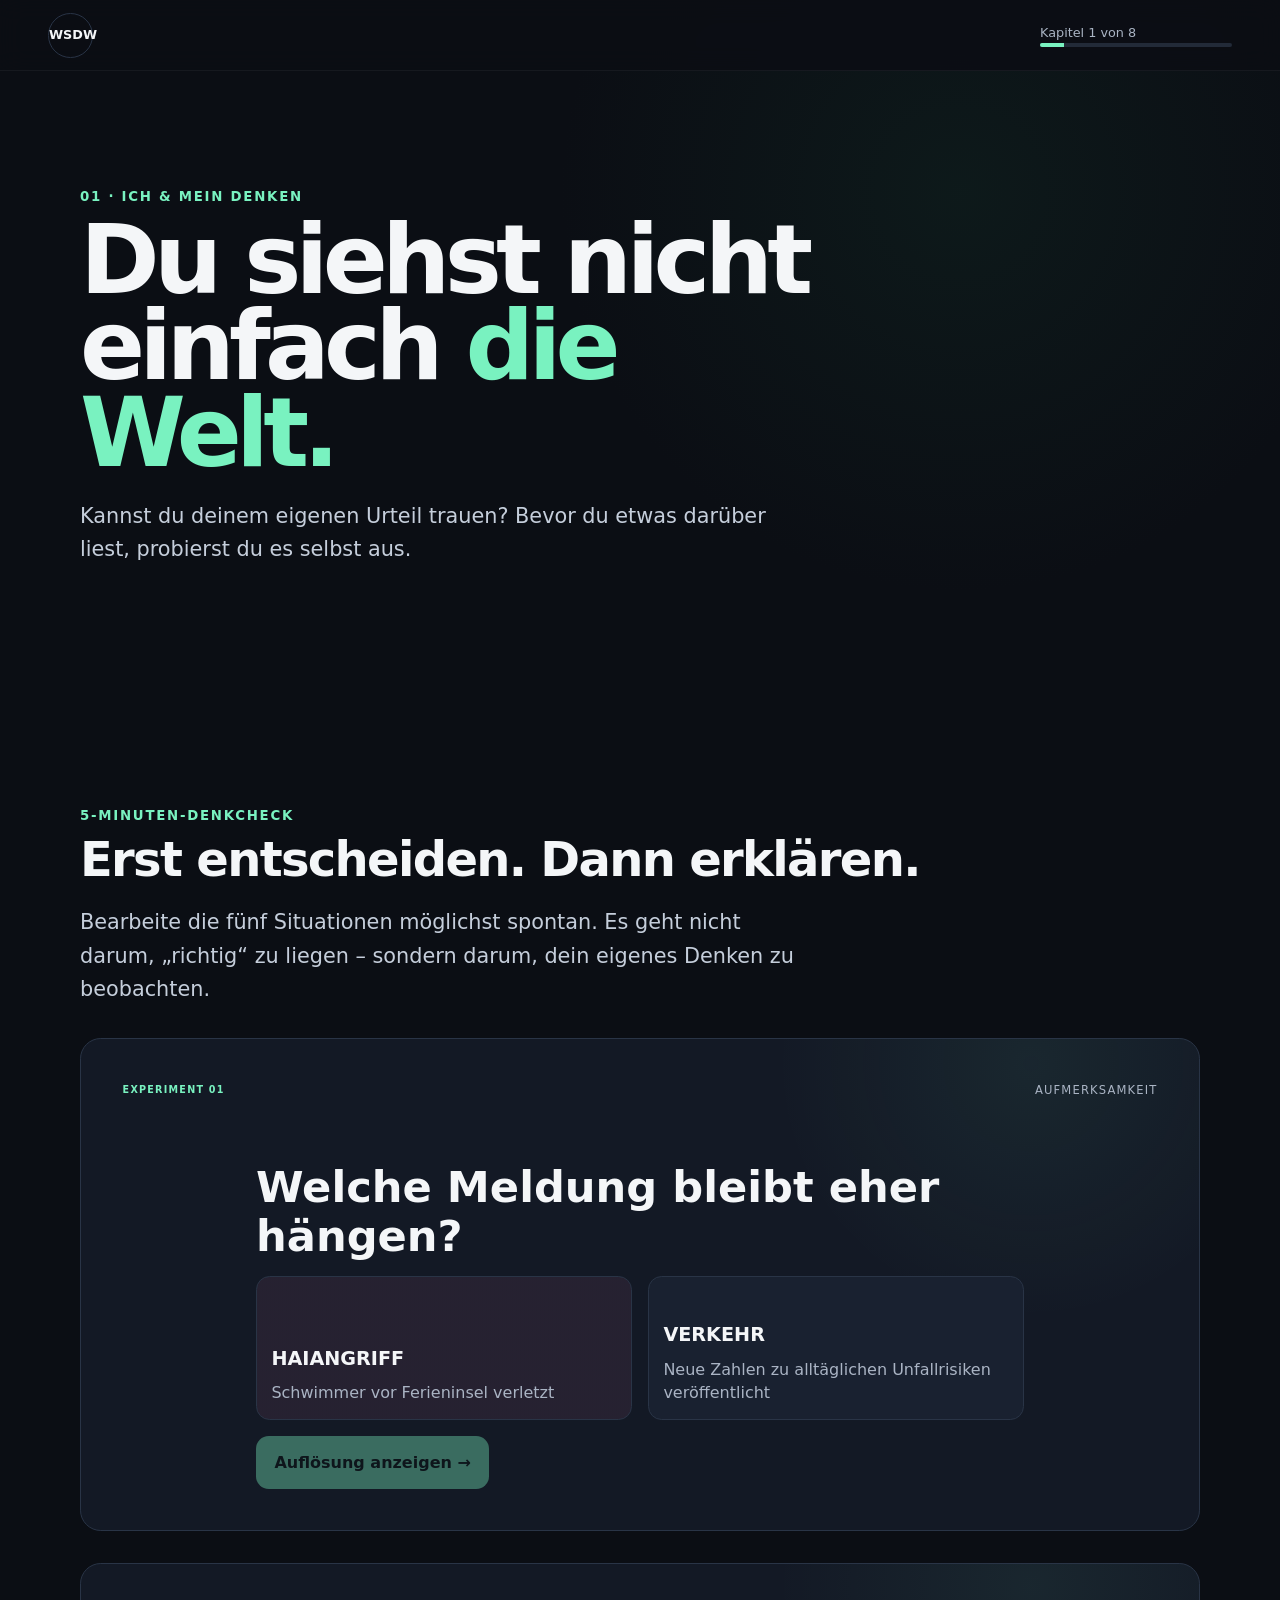
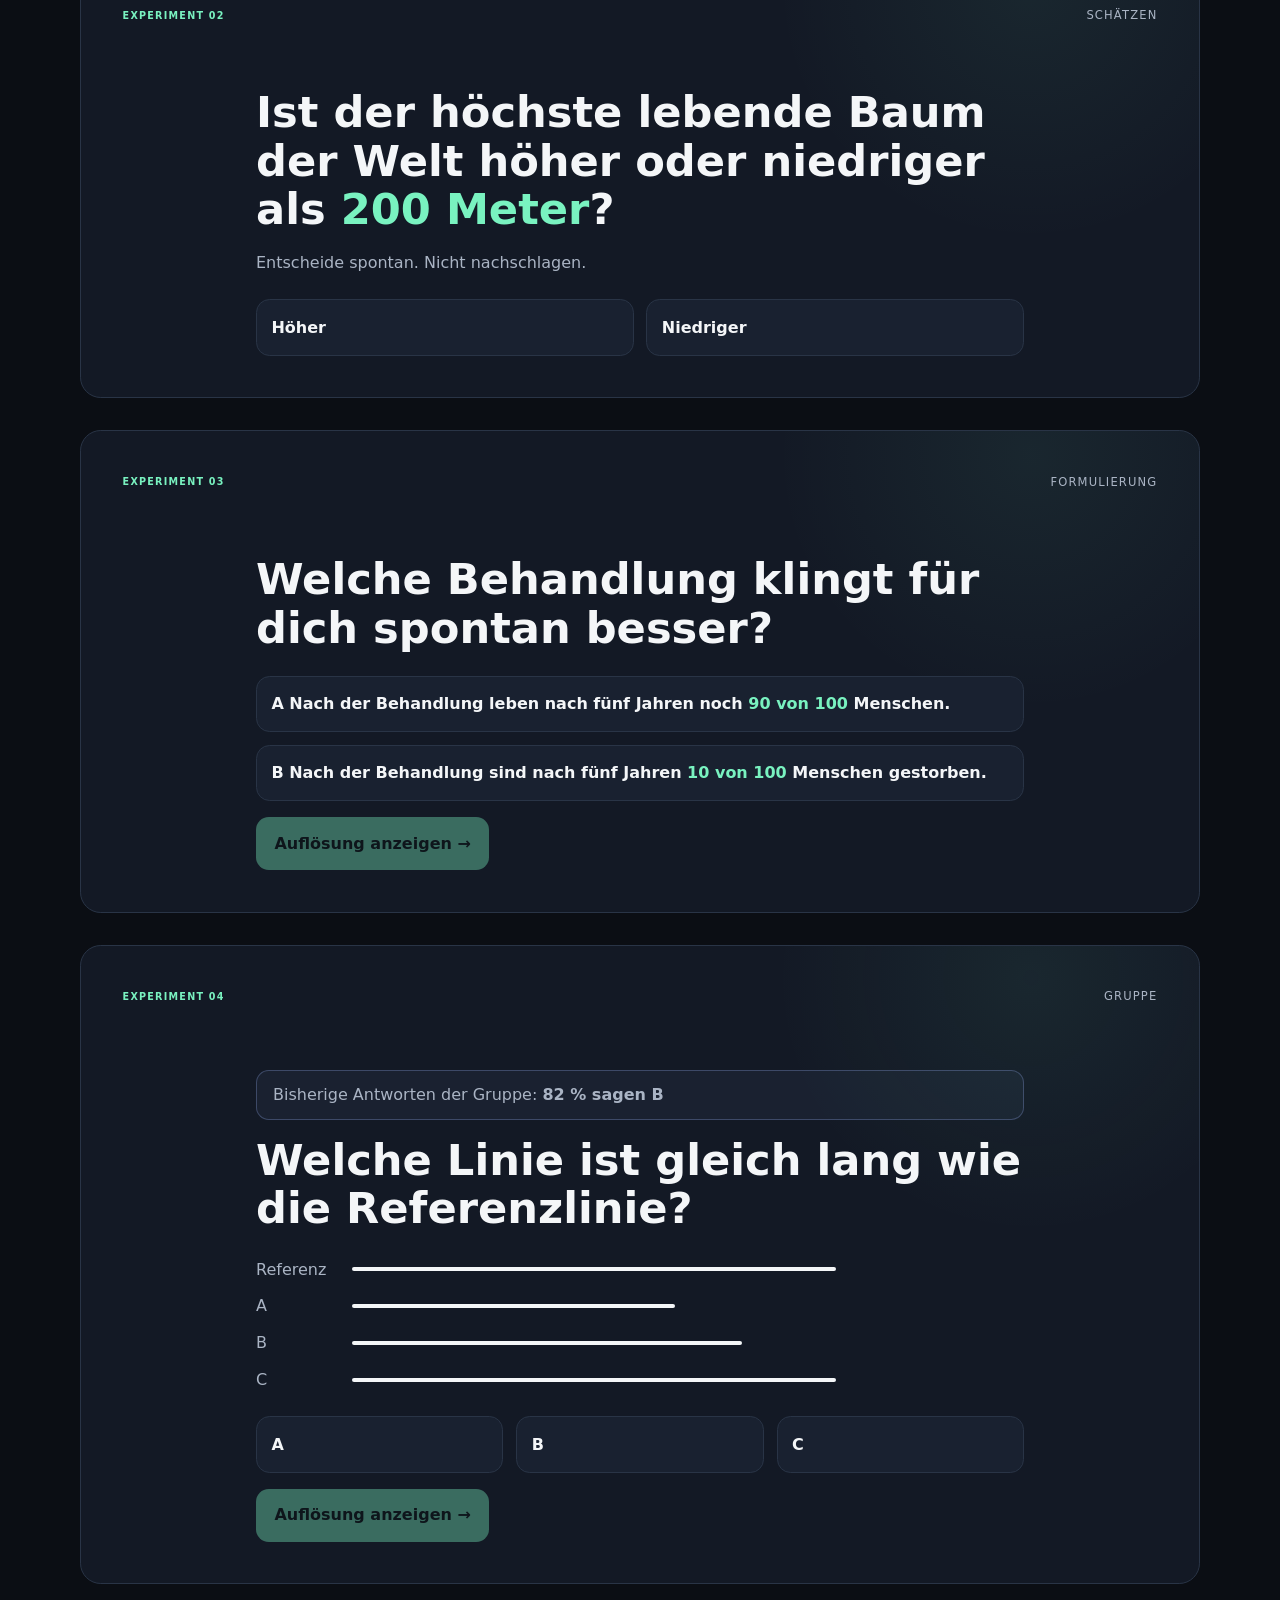
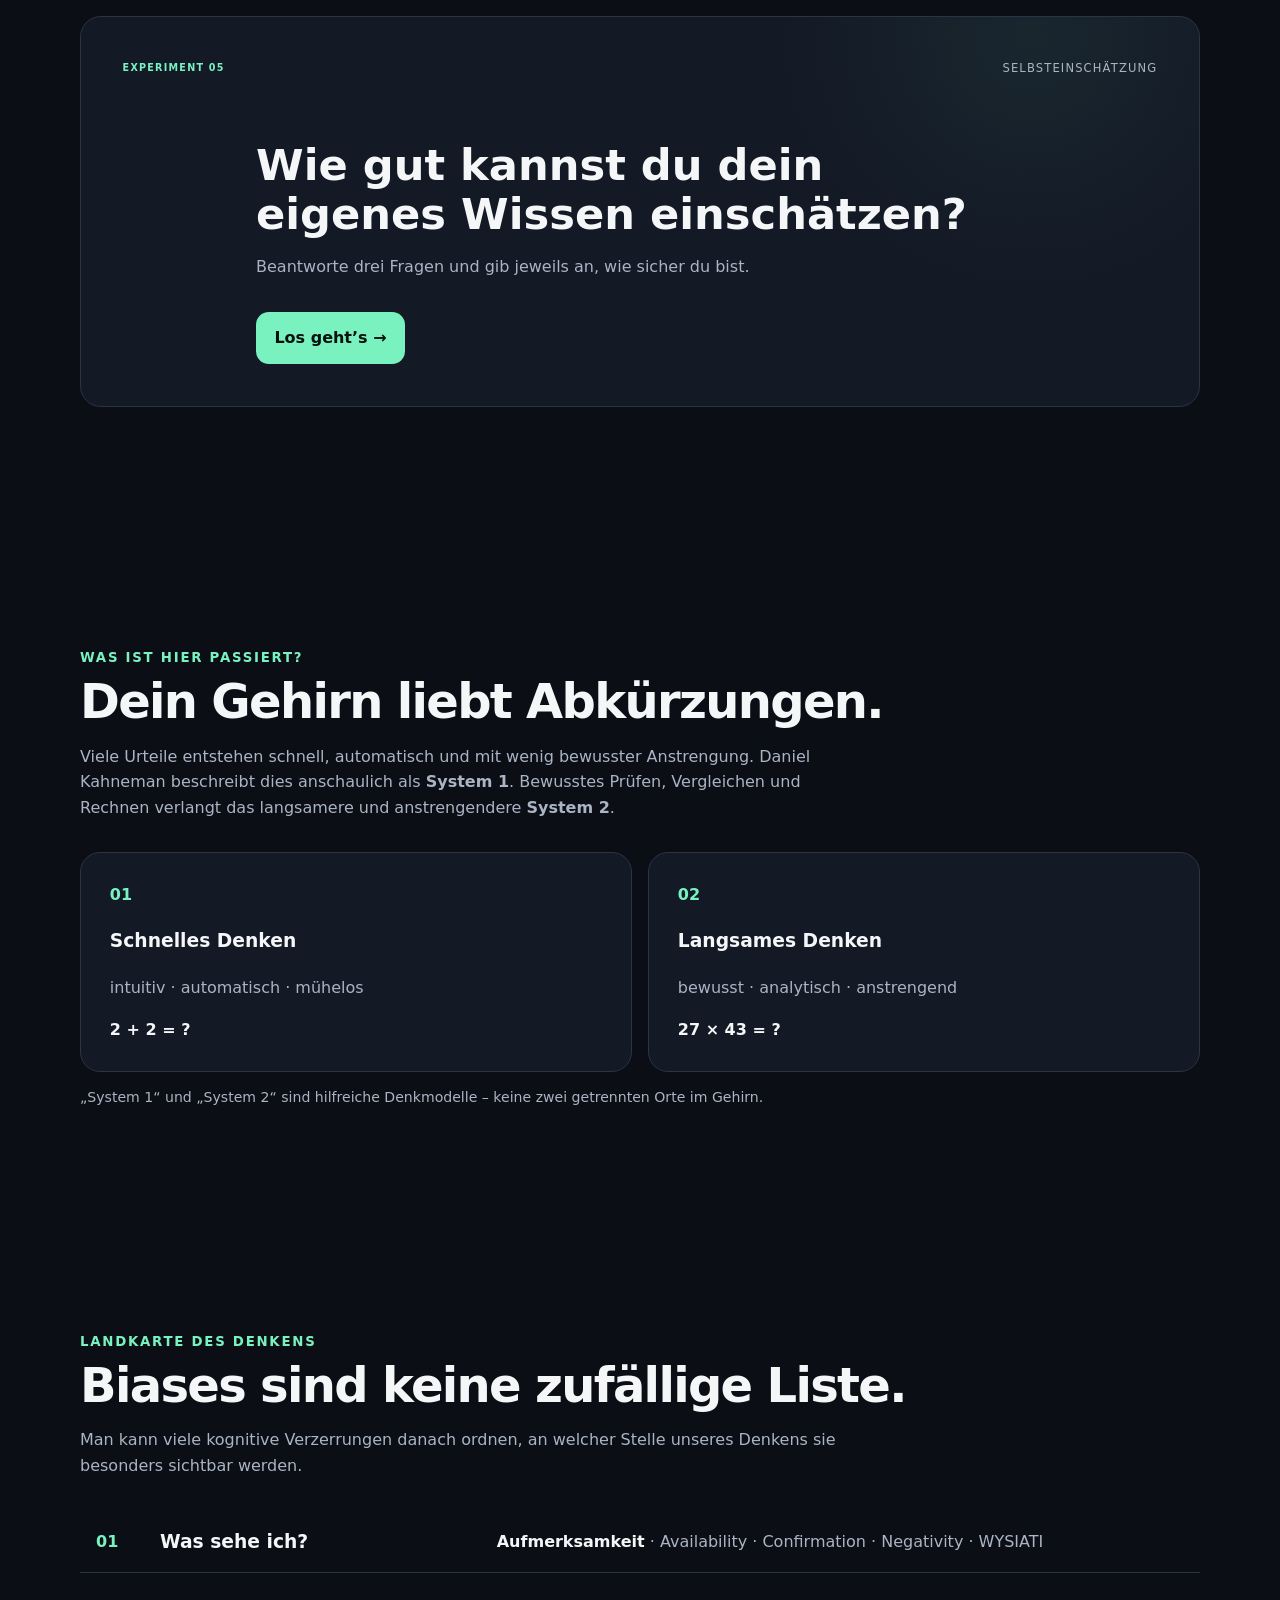
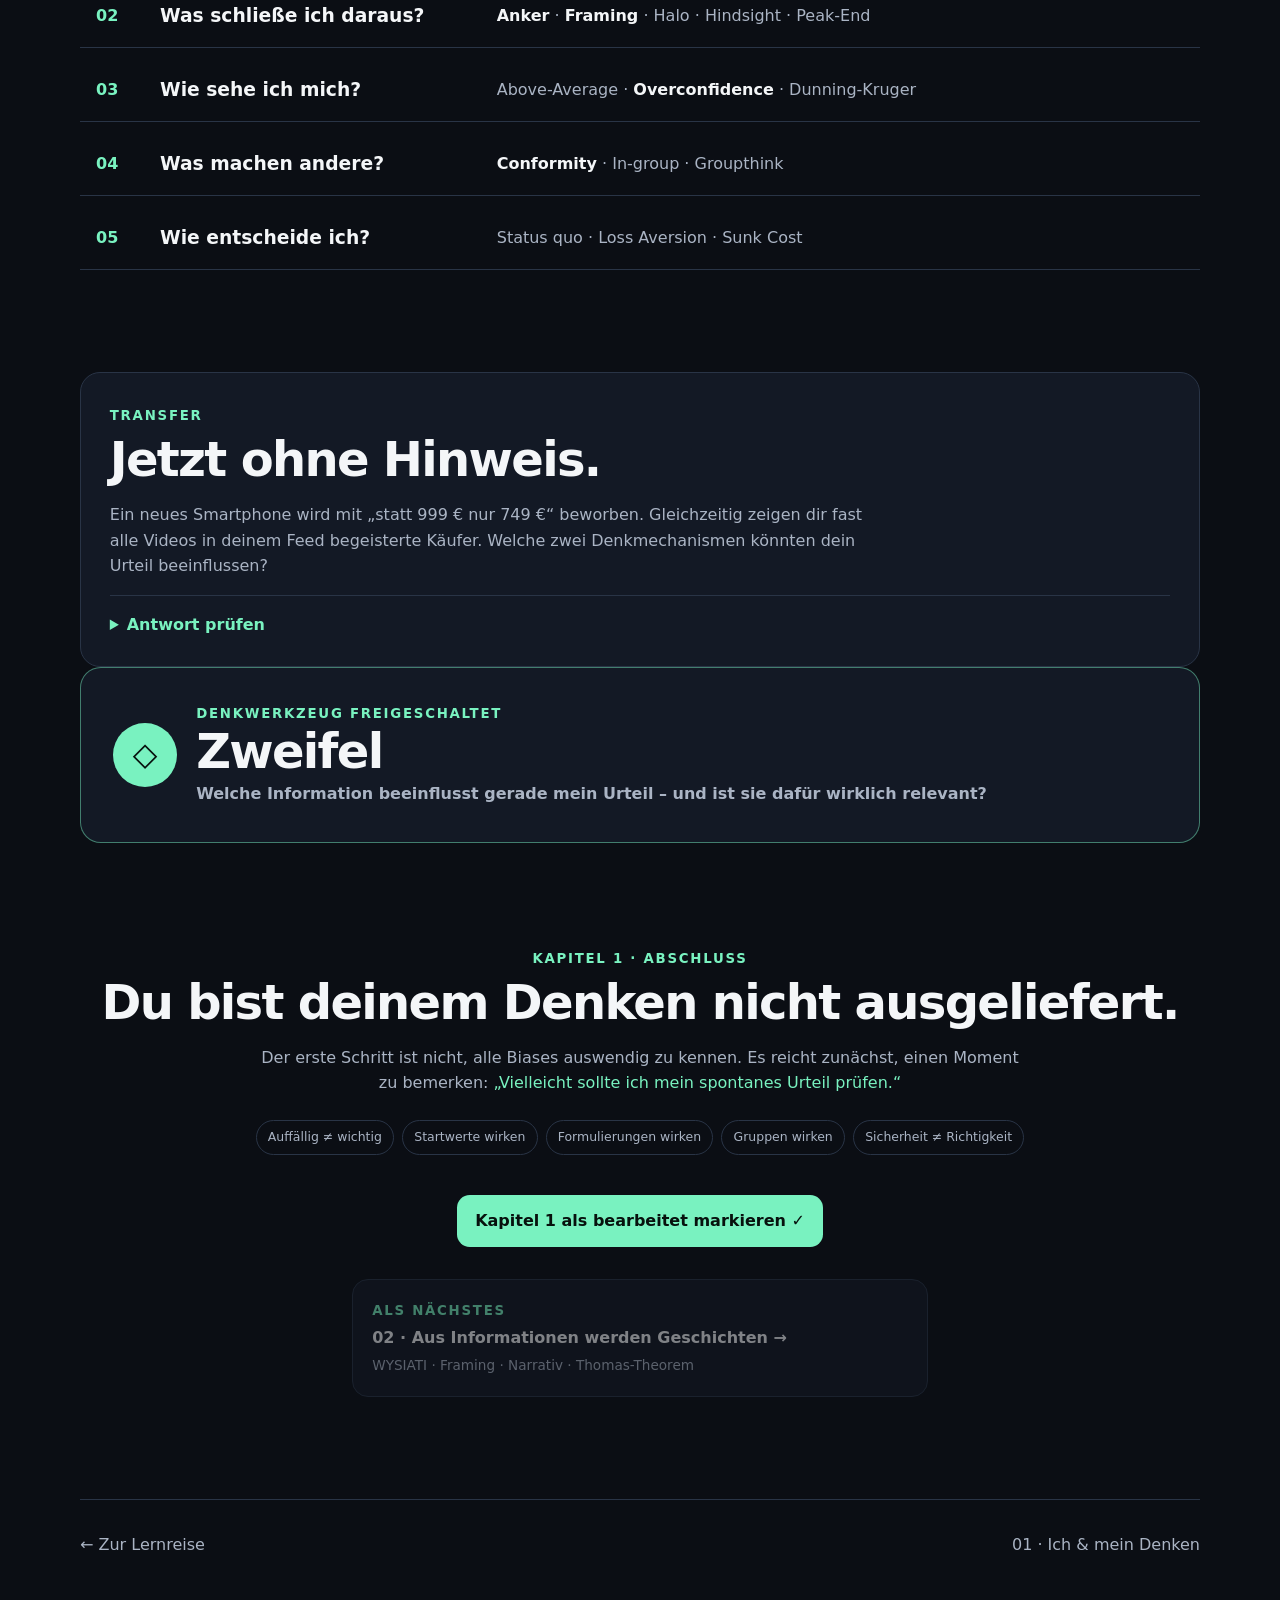
==== commit 1ed7878d: "Add files via upload" ====
--- a/01-denken.html
+++ b/01-denken.html
@@ -12,16 +12,11 @@
   <div class="head-progress"><span>Kapitel 1 von 8</span><div class="bar"><i style="width:12.5%"></i></div></div>
 </header>
 
-<nav class="section-nav" aria-label="Kapitelabschnitte">
-  <a href="#start">Start</a><a href="#denkcheck">Denkcheck</a><a href="#landkarte">Landkarte</a><a href="#transfer">Transfer</a><a href="#abschluss">Abschluss</a>
-</nav>
-
 <main>
 <section class="lessonhero" id="start">
   <small>01 · ICH & MEIN DENKEN</small>
   <h1>Du siehst nicht einfach <em>die Welt.</em></h1>
   <p>Kannst du deinem eigenen Urteil trauen? Bevor du etwas darüber liest, probierst du es selbst aus.</p>
-  <div class="chapter-meta"><span>≈ 15–20 Minuten</span><span>5 Mini-Experimente</span><span>1 Denkwerkzeug</span></div>
 </section>
 
 <section id="denkcheck">
@@ -36,12 +31,12 @@
       <div class="news-grid">
         <button class="news choice" data-pick="dramatic"><b>HAIANGRIFF</b><span>Schwimmer vor Ferieninsel verletzt</span></button>
         <button class="news choice" data-pick="plain"><b>VERKEHR</b><span>Neue Zahlen zu alltäglichen Unfallrisiken veröffentlicht</span></button>
-      </div>
+      </div><button class="btn reveal-btn" disabled>Auflösung anzeigen →</button>
     </div>
     <div class="reveal">
       <p class="tag">AUFLÖSUNG</p><h3>Was auffällt, bekommt mehr Gewicht.</h3>
       <p>Ungewöhnliche, emotionale oder bildhafte Informationen ziehen Aufmerksamkeit an. Dadurch können sie wichtiger oder wahrscheinlicher wirken, als sie tatsächlich sind.</p>
-      <div class="term"><strong>Aufmerksamkeits-Bias</strong><span>Fachbegriff: Salience Bias</span></div>
+      <div class="term"><span>Fachbegriff: <strong>Salience Bias (Aufmerksamkeits-Bias)</strong></span></div>
       <blockquote><b>Merksatz:</b> Auffällig ≠ wichtig.</blockquote>
     </div>
   </article>
@@ -56,12 +51,12 @@
     <div class="step anchor-est">
       <h3>Wie hoch ist er deiner Schätzung nach?</h3>
       <div class="estimate"><input type="number" inputmode="numeric" placeholder="z. B. 150"><span>Meter</span></div>
-      <button class="btn anchor-go">Auswerten →</button>
+      <button class="btn anchor-go">Auflösung anzeigen →</button>
     </div>
     <div class="reveal anchor-reveal">
       <p class="tag">AUFLÖSUNG</p><h3>Die erste Zahl bleibt im Kopf.</h3>
       <p>Hyperion, der höchste bekannte lebende Baum, ist rund 116 Meter hoch. Die 200 Meter waren für die Sachfrage unnötig, können aber die anschließende Schätzung beeinflussen.</p>
-      <div class="term"><strong>Ankereffekt</strong><span>Fachbegriff: Anchoring Bias</span></div>
+      <div class="term"><span>Fachbegriff: <strong>Anchoring Bias (Ankereffekt)</strong></span></div>
       <blockquote><b>Merksatz:</b> Ein Startwert kann spätere Urteile verschieben.</blockquote>
     </div>
   </article>
@@ -73,12 +68,12 @@
       <div class="choices vertical">
         <button class="choice"><b>A</b> Nach der Behandlung leben nach fünf Jahren noch <em>90 von 100</em> Menschen.</button>
         <button class="choice"><b>B</b> Nach der Behandlung sind nach fünf Jahren <em>10 von 100</em> Menschen gestorben.</button>
-      </div>
+      </div><button class="btn reveal-btn" disabled>Auflösung anzeigen →</button>
     </div>
     <div class="reveal">
       <p class="tag">AUFLÖSUNG</p><h3>Die Fakten waren identisch.</h3>
       <p>90 % Überleben und 10 % Sterblichkeit beschreiben denselben Sachverhalt. Trotzdem kann die Formulierung unsere Bewertung verändern.</p>
-      <div class="term"><strong>Rahmungs-Effekt</strong><span>Fachbegriff: Framing Effect</span></div>
+      <div class="term"><span>Fachbegriff: <strong>Framing Effect (Rahmungs-Effekt)</strong></span></div>
       <blockquote><b>Merksatz:</b> Gleiche Fakten können sich unterschiedlich anfühlen.</blockquote>
     </div>
   </article>
@@ -89,17 +84,17 @@
       <p class="social-proof">Bisherige Antworten der Gruppe: <b>82 % sagen B</b></p>
       <h3>Welche Linie ist gleich lang wie die Referenzlinie?</h3>
       <div class="lines" aria-label="Linienvergleich">
-        <div><span>Referenz</span><i style="--w:72%"></i></div>
-        <div><span>A</span><i style="--w:48%"></i></div>
-        <div><span>B</span><i style="--w:58%"></i></div>
-        <div><span>C</span><i style="--w:72%"></i></div>
+        <div><span>Referenz</span><i><u style="width:72%"></u></i></div>
+        <div><span>A</span><i><u style="width:48%"></u></i></div>
+        <div><span>B</span><i><u style="width:58%"></u></i></div>
+        <div><span>C</span><i><u style="width:72%"></u></i></div>
       </div>
-      <div class="choices three"><button class="choice">A</button><button class="choice">B</button><button class="choice">C</button></div>
+      <div class="choices three"><button class="choice">A</button><button class="choice">B</button><button class="choice">C</button></div><button class="btn reveal-btn" disabled>Auflösung anzeigen →</button>
     </div>
     <div class="reveal">
       <p class="tag">AUFLÖSUNG</p><h3>C war gleich lang.</h3>
       <p>Die angeblichen „82 %“ waren Teil des Experiments. Mehrheitsmeinungen können unser Urteil beeinflussen – sogar bei einfachen Wahrnehmungsaufgaben. Das klassische Vorbild sind die Konformitätsexperimente von Solomon Asch.</p>
-      <div class="term"><strong>Konformitätseffekt</strong><span>Fachbegriff: Conformity Bias</span></div>
+      <div class="term"><span>Fachbegriff: <strong>Conformity Bias (Konformitätseffekt)</strong></span></div>
       <blockquote><b>Merksatz:</b> Viele Stimmen machen eine Aussage nicht automatisch richtig.</blockquote>
     </div>
   </article>
@@ -127,12 +122,12 @@
         <div class="mini-choices"><button>A · Afrika</button><button>B · Grönland</button></div>
         <label>Wie sicher? <input type="range" min="50" max="100" value="75"><output>75 %</output></label>
       </div>
-      <button class="btn confidence-go">Auswerten →</button>
+      <button class="btn confidence-go">Auflösung anzeigen →</button>
     </div>
     <div class="reveal confidence-reveal">
       <p class="tag">DEINE KALIBRIERUNG</p><h3><span id="score">–</span> richtig · Ø <span id="certainty">–</span> sicher</h3>
       <p>Menschen überschätzen häufig, wie zuverlässig ihr Wissen oder Urteil ist. Drei Fragen sind natürlich kein psychologischer Test – sie machen aber sichtbar, dass <em>Sicherheit</em> und <em>Richtigkeit</em> zwei verschiedene Dinge sind.</p>
-      <div class="term"><strong>Selbstüberschätzung</strong><span>Fachbegriff: Overconfidence Bias</span></div>
+      <div class="term"><span>Fachbegriff: <strong>Overconfidence Bias (Selbstüberschätzung)</strong></span></div>
       <blockquote><b>Merksatz:</b> Sich sicher fühlen ≠ sicher richtig liegen.</blockquote>
     </div>
   </article>
--- a/css/style.css
+++ b/css/style.css
@@ -1 +1,15 @@
-:root{--bg:#0b0e14;--s:#131925;--s2:#192130;--line:#293446;--txt:#f4f6f8;--mut:#aab4c4;--a:#79f2c0;--a2:#9db8ff;--max:70rem}*{box-sizing:border-box}html{scroll-behavior:smooth;scroll-padding-top:7rem}body{margin:0;background:radial-gradient(circle at 75% 3%,#12302755,transparent 25rem),var(--bg);color:var(--txt);font-family:Inter,system-ui,-apple-system,sans-serif;line-height:1.6}a{color:inherit;text-decoration:none}button,input{font:inherit}button{cursor:pointer}header{position:sticky;top:0;z-index:10;display:flex;justify-content:space-between;align-items:center;padding:.8rem clamp(1rem,4vw,3rem);background:#0b0e14e8;backdrop-filter:blur(12px);border-bottom:1px solid #ffffff0d;color:var(--mut);font-size:.8rem}.logo{display:grid;place-items:center;width:2.8rem;aspect-ratio:1;border:1px solid var(--line);border-radius:50%;font-weight:800;color:var(--txt)}.bar{width:clamp(6rem,18vw,12rem);height:.25rem;background:#222a38;border-radius:2rem;overflow:hidden}.bar i{display:block;height:100%;background:var(--a)}.section-nav{position:sticky;top:4.55rem;z-index:9;display:flex;gap:.45rem;overflow:auto;padding:.55rem max(4%,calc((100% - var(--max))/2));background:#0b0e14e8;backdrop-filter:blur(12px);border-bottom:1px solid #ffffff0d;scrollbar-width:none}.section-nav a{white-space:nowrap;padding:.35rem .65rem;border:1px solid var(--line);border-radius:99rem;color:var(--mut);font-size:.75rem}.section-nav a:hover{color:var(--txt);border-color:var(--a)}main,footer{width:min(92%,var(--max));margin:auto}section{padding:clamp(3.5rem,8vw,7rem) 0}.lessonhero{padding:clamp(4rem,9vw,7rem) 0}.lessonhero h1{font-size:clamp(3rem,8vw,6rem);line-height:.9;letter-spacing:-.06em;max-width:12ch;margin:.5rem 0 1.5rem}.lessonhero>p,.intro{font-size:clamp(1.05rem,2vw,1.3rem);color:#c5cedb;max-width:45rem}.chapter-meta{display:flex;flex-wrap:wrap;gap:.5rem;margin-top:1.5rem}.chapter-meta span,.takeaways span{padding:.4rem .7rem;border:1px solid var(--line);border-radius:99rem;color:var(--mut);font-size:.78rem}em{font-style:normal;color:var(--a)}small,.tag{color:var(--a);font-weight:800;letter-spacing:.13em;text-transform:uppercase}h2{font-size:clamp(1.7rem,4vw,3rem);line-height:1.08;letter-spacing:-.035em;margin:.4rem 0 1rem}.experiment{margin:clamp(1.2rem,3vw,2rem) 0;padding:clamp(1.2rem,4vw,2.6rem);background:radial-gradient(circle at 85% 5%,#79f2c010,transparent 16rem),var(--s);border:1px solid var(--line);border-radius:1.3rem}.exphead{display:flex;justify-content:space-between;gap:1rem;color:var(--mut);font-size:.72rem;margin-bottom:clamp(2rem,5vw,4rem)}.exphead span{letter-spacing:.1em}.step,.reveal,.confidence-quiz{display:none;max-width:48rem;margin:auto}.step.on,.reveal.on,.confidence-quiz.on{display:block}.step h3,.reveal h3,.confidence-intro h3{font-size:clamp(1.55rem,4vw,2.7rem);line-height:1.12;margin:.4rem 0 1rem}.step p,.reveal p,.confidence-intro p{color:var(--mut)}.choices{display:grid;grid-template-columns:repeat(2,1fr);gap:.8rem;margin-top:1.5rem}.choices.vertical{grid-template-columns:1fr}.choices.three{grid-template-columns:repeat(3,1fr)}.choice,.mini-choices button,.news{min-height:3.5rem;padding:.9rem;background:var(--s2);color:var(--txt);border:1px solid var(--line);border-radius:.85rem;font-weight:750;text-align:left}.choice:hover,.choice:focus-visible,.mini-choices button:hover,.mini-choices button:focus-visible,.news:hover,.news:focus-visible{outline:none;border-color:var(--a)}.btn{display:inline-block;border:0;border-radius:.8rem;background:var(--a);color:#07110d;padding:.85rem 1.15rem;font-weight:800;margin-top:1rem;min-height:2.9rem}.estimate{display:flex;gap:.8rem;align-items:center;margin:1.2rem 0}.estimate input{width:min(13rem,65%);padding:.8rem 1rem;background:#0b1018;color:var(--txt);border:1px solid var(--line);border-radius:.8rem;font-size:1.4rem}.term{display:flex;flex-wrap:wrap;align-items:baseline;justify-content:space-between;gap:.5rem;border-block:1px solid var(--line);padding:1rem 0;margin:1.5rem 0}.term strong{font-size:1.25rem;color:var(--a)}.term span{color:var(--mut);font-size:.85rem}blockquote{margin:1rem 0 0;padding:1rem;border-left:.2rem solid var(--a);background:#79f2c00b;color:#dfe7e4}.news-grid{display:grid;grid-template-columns:repeat(2,1fr);gap:1rem}.news{display:flex;min-height:9rem;flex-direction:column;justify-content:flex-end}.news:first-child{background:linear-gradient(#7a233622,#7a233622),var(--s2)}.news b{font-size:1.2rem}.news span{color:var(--mut);font-weight:500}.social-proof{padding:.7rem 1rem;background:#9db8ff0d;border:1px solid #9db8ff44;border-radius:.8rem}.lines{display:grid;gap:.7rem;margin:1.5rem 0}.lines div{display:grid;grid-template-columns:5rem 1fr;align-items:center;gap:1rem;color:var(--mut)}.lines i{display:block;width:var(--w);height:.25rem;background:var(--txt);border-radius:1rem}.confidence-intro{max-width:48rem;margin:auto}.confidence-quiz .q{padding:1.2rem 0;border-bottom:1px solid var(--line)}.mini-choices{display:flex;flex-wrap:wrap;gap:.5rem}.mini-choices button.selected{border-color:var(--a);background:#79f2c012}.q label{display:flex;align-items:center;gap:.7rem;margin-top:1rem;color:var(--mut)}.q input[type=range]{flex:1;accent-color:var(--a)}.q output{min-width:3rem;color:var(--txt)}.bridge>p,.map-section>p,.panel p,.end>p{color:var(--mut);max-width:48rem}.twocol{display:grid;grid-template-columns:repeat(2,1fr);gap:1rem;margin-top:2rem}.card,.panel{padding:clamp(1.2rem,3vw,1.8rem);background:var(--s);border:1px solid var(--line);border-radius:1.25rem}.card>b{color:var(--a)}.card p{color:var(--mut)}.note{font-size:.88rem}.biasmap{display:grid;gap:.7rem;margin-top:2rem}.biasmap article{display:grid;grid-template-columns:3rem minmax(9rem,.7fr) 1.5fr;align-items:center;gap:1rem;padding:1rem;border-bottom:1px solid var(--line)}.biasmap span{color:var(--a);font-weight:800}.biasmap h3{margin:0}.biasmap p{margin:0;color:var(--mut)}.biasmap b{color:var(--txt)}details{border-top:1px solid var(--line);padding-top:1rem}summary{color:var(--a);font-weight:800;cursor:pointer}.unlock{display:grid;grid-template-columns:auto 1fr;gap:1.2rem;align-items:center;padding:clamp(1.2rem,3vw,2rem);border:1px solid #79f2c077;border-radius:1.3rem;background:var(--s)}.unlock>b{display:grid;place-items:center;width:4rem;aspect-ratio:1;border-radius:50%;background:var(--a);color:#07110d;font-size:2rem}.unlock h2{margin:0}.unlock p{color:var(--mut);margin:.2rem 0}.end{text-align:center}.end>p{margin-inline:auto}.takeaways{display:flex;flex-wrap:wrap;justify-content:center;gap:.5rem;margin:1.5rem 0}.next{display:flex;flex-direction:column;gap:.25rem;max-width:36rem;margin:2rem auto 0;padding:1.2rem;text-align:left;background:var(--s);border:1px solid var(--line);border-radius:1rem}.next span{color:var(--mut);font-size:.85rem}.disabled{opacity:.5;pointer-events:none}footer{padding:2rem 0 3rem;border-top:1px solid var(--line);color:var(--mut);display:flex;justify-content:space-between;gap:1rem}@media(max-width:40rem){.head-progress span{display:none}.section-nav{top:4.4rem}.choices,.news-grid,.twocol{grid-template-columns:1fr}.choices.three{grid-template-columns:repeat(3,1fr)}.biasmap article{grid-template-columns:2.5rem 1fr}.biasmap article p{grid-column:2}.experiment{padding:1.1rem}.exphead{margin-bottom:2.2rem}.toolgrid{gap:.35rem}footer{flex-direction:column}}@media(prefers-reduced-motion:reduce){*{scroll-behavior:auto!important;transition:none!important}}+:root{--bg:#0b0e14;--s:#131925;--s2:#192130;--line:#293446;--txt:#f4f6f8;--mut:#aab4c4;--a:#79f2c0;--a2:#9db8ff;--max:70rem}*{box-sizing:border-box}html{scroll-behavior:smooth;scroll-padding-top:7rem}body{margin:0;background:radial-gradient(circle at 75% 3%,#12302755,transparent 25rem),var(--bg);color:var(--txt);font-family:Inter,system-ui,-apple-system,sans-serif;line-height:1.6}a{color:inherit;text-decoration:none}button,input{font:inherit}button{cursor:pointer}header{position:sticky;top:0;z-index:10;display:flex;justify-content:space-between;align-items:center;padding:.8rem clamp(1rem,4vw,3rem);background:#0b0e14e8;backdrop-filter:blur(12px);border-bottom:1px solid #ffffff0d;color:var(--mut);font-size:.8rem}.logo{display:grid;place-items:center;width:2.8rem;aspect-ratio:1;border:1px solid var(--line);border-radius:50%;font-weight:800;color:var(--txt)}.bar{width:clamp(6rem,18vw,12rem);height:.25rem;background:#222a38;border-radius:2rem;overflow:hidden}.bar i{display:block;height:100%;background:var(--a)}.section-nav{position:sticky;top:4.55rem;z-index:9;display:flex;gap:.45rem;overflow:auto;padding:.55rem max(4%,calc((100% - var(--max))/2));background:#0b0e14e8;backdrop-filter:blur(12px);border-bottom:1px solid #ffffff0d;scrollbar-width:none}.section-nav a{white-space:nowrap;padding:.35rem .65rem;border:1px solid var(--line);border-radius:99rem;color:var(--mut);font-size:.75rem}.section-nav a:hover{color:var(--txt);border-color:var(--a)}main,footer{width:min(92%,var(--max));margin:auto}section{padding:clamp(3.5rem,8vw,7rem) 0}.lessonhero{padding:clamp(4rem,9vw,7rem) 0}.lessonhero h1{font-size:clamp(3rem,8vw,6rem);line-height:.9;letter-spacing:-.06em;max-width:12ch;margin:.5rem 0 1.5rem}.lessonhero>p,.intro{font-size:clamp(1.05rem,2vw,1.3rem);color:#c5cedb;max-width:45rem}.chapter-meta{display:flex;flex-wrap:wrap;gap:.5rem;margin-top:1.5rem}.chapter-meta span,.takeaways span{padding:.4rem .7rem;border:1px solid var(--line);border-radius:99rem;color:var(--mut);font-size:.78rem}em{font-style:normal;color:var(--a)}small,.tag{color:var(--a);font-weight:800;letter-spacing:.13em;text-transform:uppercase}h2{font-size:clamp(1.7rem,4vw,3rem);line-height:1.08;letter-spacing:-.035em;margin:.4rem 0 1rem}.experiment{margin:clamp(1.2rem,3vw,2rem) 0;padding:clamp(1.2rem,4vw,2.6rem);background:radial-gradient(circle at 85% 5%,#79f2c010,transparent 16rem),var(--s);border:1px solid var(--line);border-radius:1.3rem}.exphead{display:flex;justify-content:space-between;gap:1rem;color:var(--mut);font-size:.72rem;margin-bottom:clamp(2rem,5vw,4rem)}.exphead span{letter-spacing:.1em}.step,.reveal,.confidence-quiz{display:none;max-width:48rem;margin:auto}.step.on,.reveal.on,.confidence-quiz.on{display:block}.step h3,.reveal h3,.confidence-intro h3{font-size:clamp(1.55rem,4vw,2.7rem);line-height:1.12;margin:.4rem 0 1rem}.step p,.reveal p,.confidence-intro p{color:var(--mut)}.choices{display:grid;grid-template-columns:repeat(2,1fr);gap:.8rem;margin-top:1.5rem}.choices.vertical{grid-template-columns:1fr}.choices.three{grid-template-columns:repeat(3,1fr)}.choice,.mini-choices button,.news{min-height:3.5rem;padding:.9rem;background:var(--s2);color:var(--txt);border:1px solid var(--line);border-radius:.85rem;font-weight:750;text-align:left}.choice:hover,.choice:focus-visible,.mini-choices button:hover,.mini-choices button:focus-visible,.news:hover,.news:focus-visible{outline:none;border-color:var(--a)}.btn{display:inline-block;border:0;border-radius:.8rem;background:var(--a);color:#07110d;padding:.85rem 1.15rem;font-weight:800;margin-top:1rem;min-height:2.9rem}.estimate{display:flex;gap:.8rem;align-items:center;margin:1.2rem 0}.estimate input{width:min(13rem,65%);padding:.8rem 1rem;background:#0b1018;color:var(--txt);border:1px solid var(--line);border-radius:.8rem;font-size:1.4rem}.term{display:flex;flex-wrap:wrap;align-items:baseline;justify-content:space-between;gap:.5rem;border-block:1px solid var(--line);padding:1rem 0;margin:1.5rem 0}.term strong{font-size:1.25rem;color:var(--a)}.term span{color:var(--mut);font-size:.85rem}blockquote{margin:1rem 0 0;padding:1rem;border-left:.2rem solid var(--a);background:#79f2c00b;color:#dfe7e4}.news-grid{display:grid;grid-template-columns:repeat(2,1fr);gap:1rem}.news{display:flex;min-height:9rem;flex-direction:column;justify-content:flex-end}.news:first-child{background:linear-gradient(#7a233622,#7a233622),var(--s2)}.news b{font-size:1.2rem}.news span{color:var(--mut);font-weight:500}.social-proof{padding:.7rem 1rem;background:#9db8ff0d;border:1px solid #9db8ff44;border-radius:.8rem}.lines{display:grid;gap:.7rem;margin:1.5rem 0}.lines div{display:grid;grid-template-columns:5rem 1fr;align-items:center;gap:1rem;color:var(--mut)}.lines i{display:block;width:var(--w);height:.25rem;background:var(--txt);border-radius:1rem}.confidence-intro{max-width:48rem;margin:auto}.confidence-quiz .q{padding:1.2rem 0;border-bottom:1px solid var(--line)}.mini-choices{display:flex;flex-wrap:wrap;gap:.5rem}.mini-choices button.selected{border-color:var(--a);background:#79f2c012}.q label{display:flex;align-items:center;gap:.7rem;margin-top:1rem;color:var(--mut)}.q input[type=range]{flex:1;accent-color:var(--a)}.q output{min-width:3rem;color:var(--txt)}.bridge>p,.map-section>p,.panel p,.end>p{color:var(--mut);max-width:48rem}.twocol{display:grid;grid-template-columns:repeat(2,1fr);gap:1rem;margin-top:2rem}.card,.panel{padding:clamp(1.2rem,3vw,1.8rem);background:var(--s);border:1px solid var(--line);border-radius:1.25rem}.card>b{color:var(--a)}.card p{color:var(--mut)}.note{font-size:.88rem}.biasmap{display:grid;gap:.7rem;margin-top:2rem}.biasmap article{display:grid;grid-template-columns:3rem minmax(9rem,.7fr) 1.5fr;align-items:center;gap:1rem;padding:1rem;border-bottom:1px solid var(--line)}.biasmap span{color:var(--a);font-weight:800}.biasmap h3{margin:0}.biasmap p{margin:0;color:var(--mut)}.biasmap b{color:var(--txt)}details{border-top:1px solid var(--line);padding-top:1rem}summary{color:var(--a);font-weight:800;cursor:pointer}.unlock{display:grid;grid-template-columns:auto 1fr;gap:1.2rem;align-items:center;padding:clamp(1.2rem,3vw,2rem);border:1px solid #79f2c077;border-radius:1.3rem;background:var(--s)}.unlock>b{display:grid;place-items:center;width:4rem;aspect-ratio:1;border-radius:50%;background:var(--a);color:#07110d;font-size:2rem}.unlock h2{margin:0}.unlock p{color:var(--mut);margin:.2rem 0}.end{text-align:center}.end>p{margin-inline:auto}.takeaways{display:flex;flex-wrap:wrap;justify-content:center;gap:.5rem;margin:1.5rem 0}.next{display:flex;flex-direction:column;gap:.25rem;max-width:36rem;margin:2rem auto 0;padding:1.2rem;text-align:left;background:var(--s);border:1px solid var(--line);border-radius:1rem}.next span{color:var(--mut);font-size:.85rem}.disabled{opacity:.5;pointer-events:none}footer{padding:2rem 0 3rem;border-top:1px solid var(--line);color:var(--mut);display:flex;justify-content:space-between;gap:1rem}@media(max-width:40rem){.head-progress span{display:none}.section-nav{top:4.4rem}.choices,.news-grid,.twocol{grid-template-columns:1fr}.choices.three{grid-template-columns:repeat(3,1fr)}.biasmap article{grid-template-columns:2.5rem 1fr}.biasmap article p{grid-column:2}.experiment{padding:1.1rem}.exphead{margin-bottom:2.2rem}.toolgrid{gap:.35rem}footer{flex-direction:column}}@media(prefers-reduced-motion:reduce){*{scroll-behavior:auto!important;transition:none!important}}
+/* V3 refinements */
+.exphead { align-items:center; column-gap:1.25rem; }
+.exphead small, .exphead span { display:block; }
+.news b { margin-bottom:.45rem; }
+.news span { display:block; line-height:1.45; }
+.term { justify-content:flex-start; }
+.term span { color:var(--a); font-size:1rem; }
+.term strong { color:var(--a); font-size:1rem; }
+.reveal-btn:disabled { opacity:.38; cursor:not-allowed; }
+.lines i { width:100%; height:1.25rem; background:transparent; position:relative; }
+.lines i u { display:block; height:.25rem; background:var(--txt); border-radius:1rem; position:absolute; left:0; top:50%; transform:translateY(-50%); text-decoration:none; }
+@media(max-width:40rem){
+  .exphead { flex-direction:column; align-items:flex-start; row-gap:.25rem; }
+}
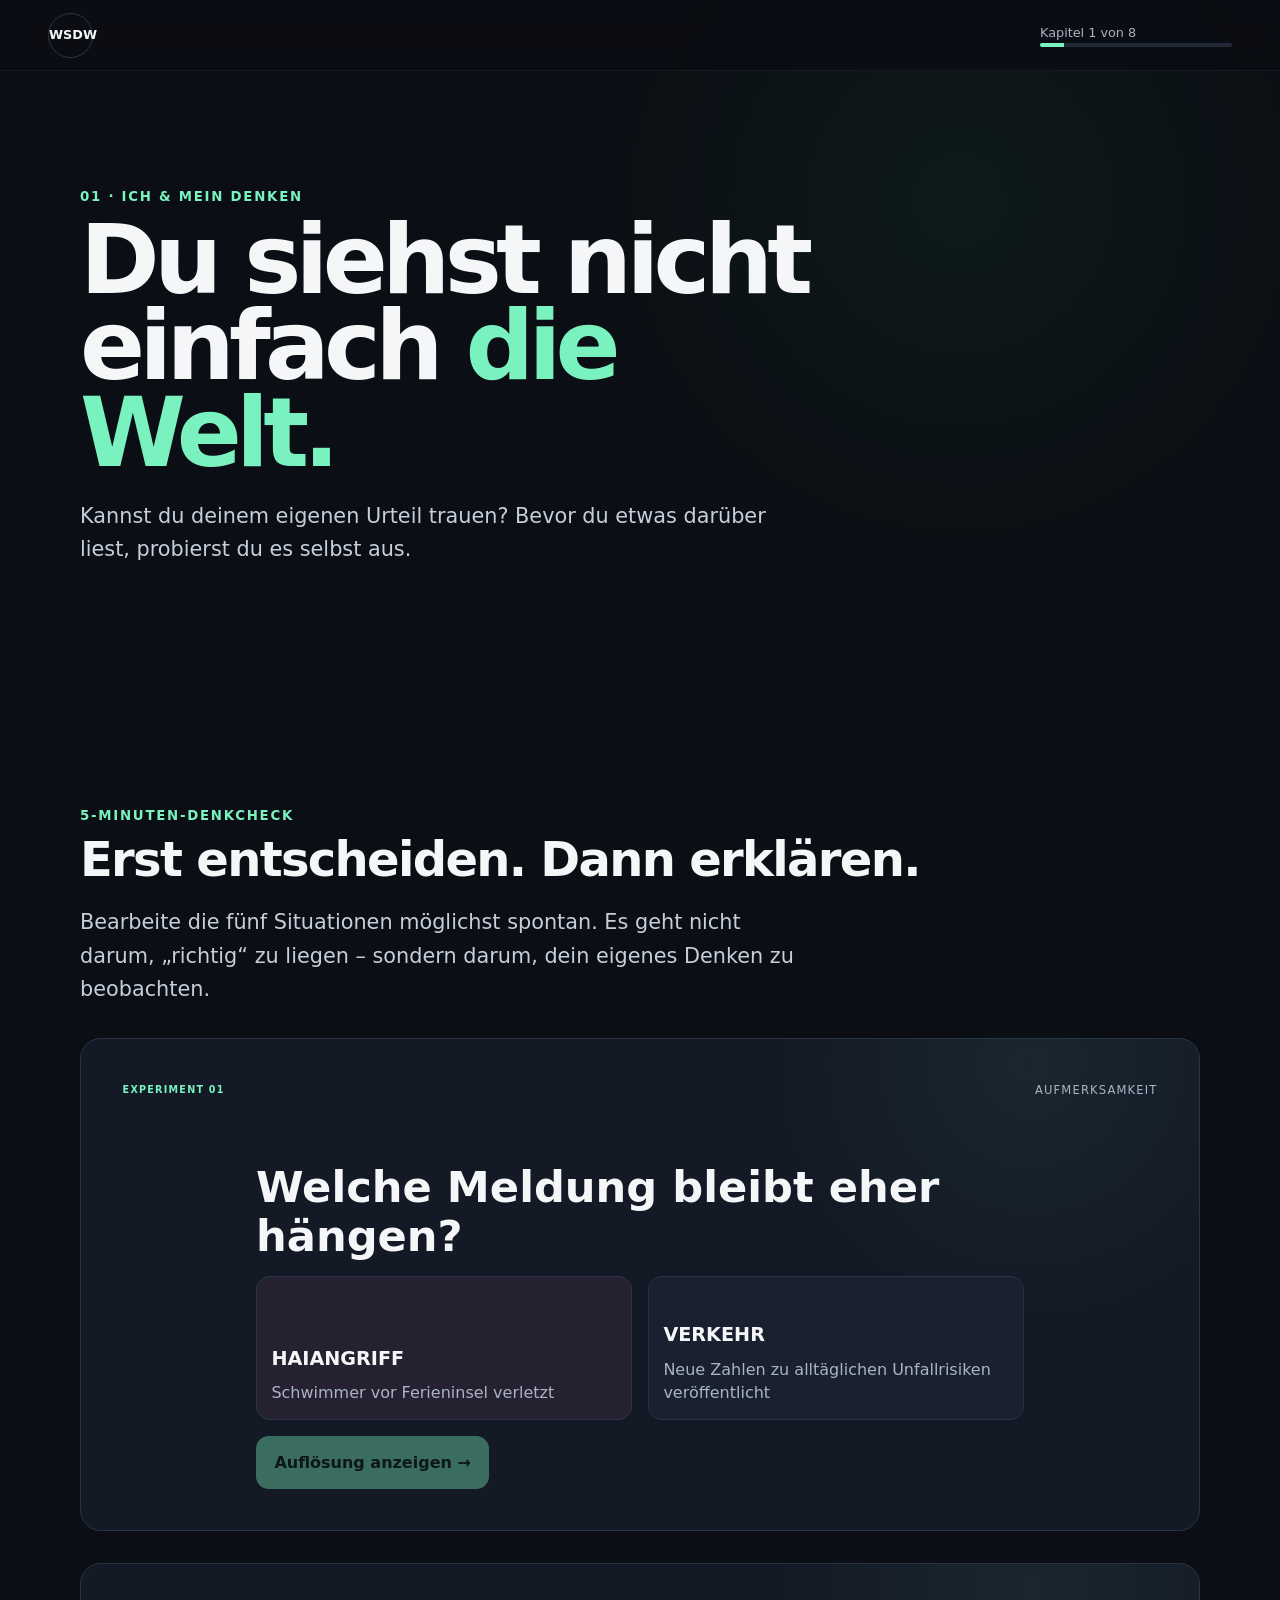
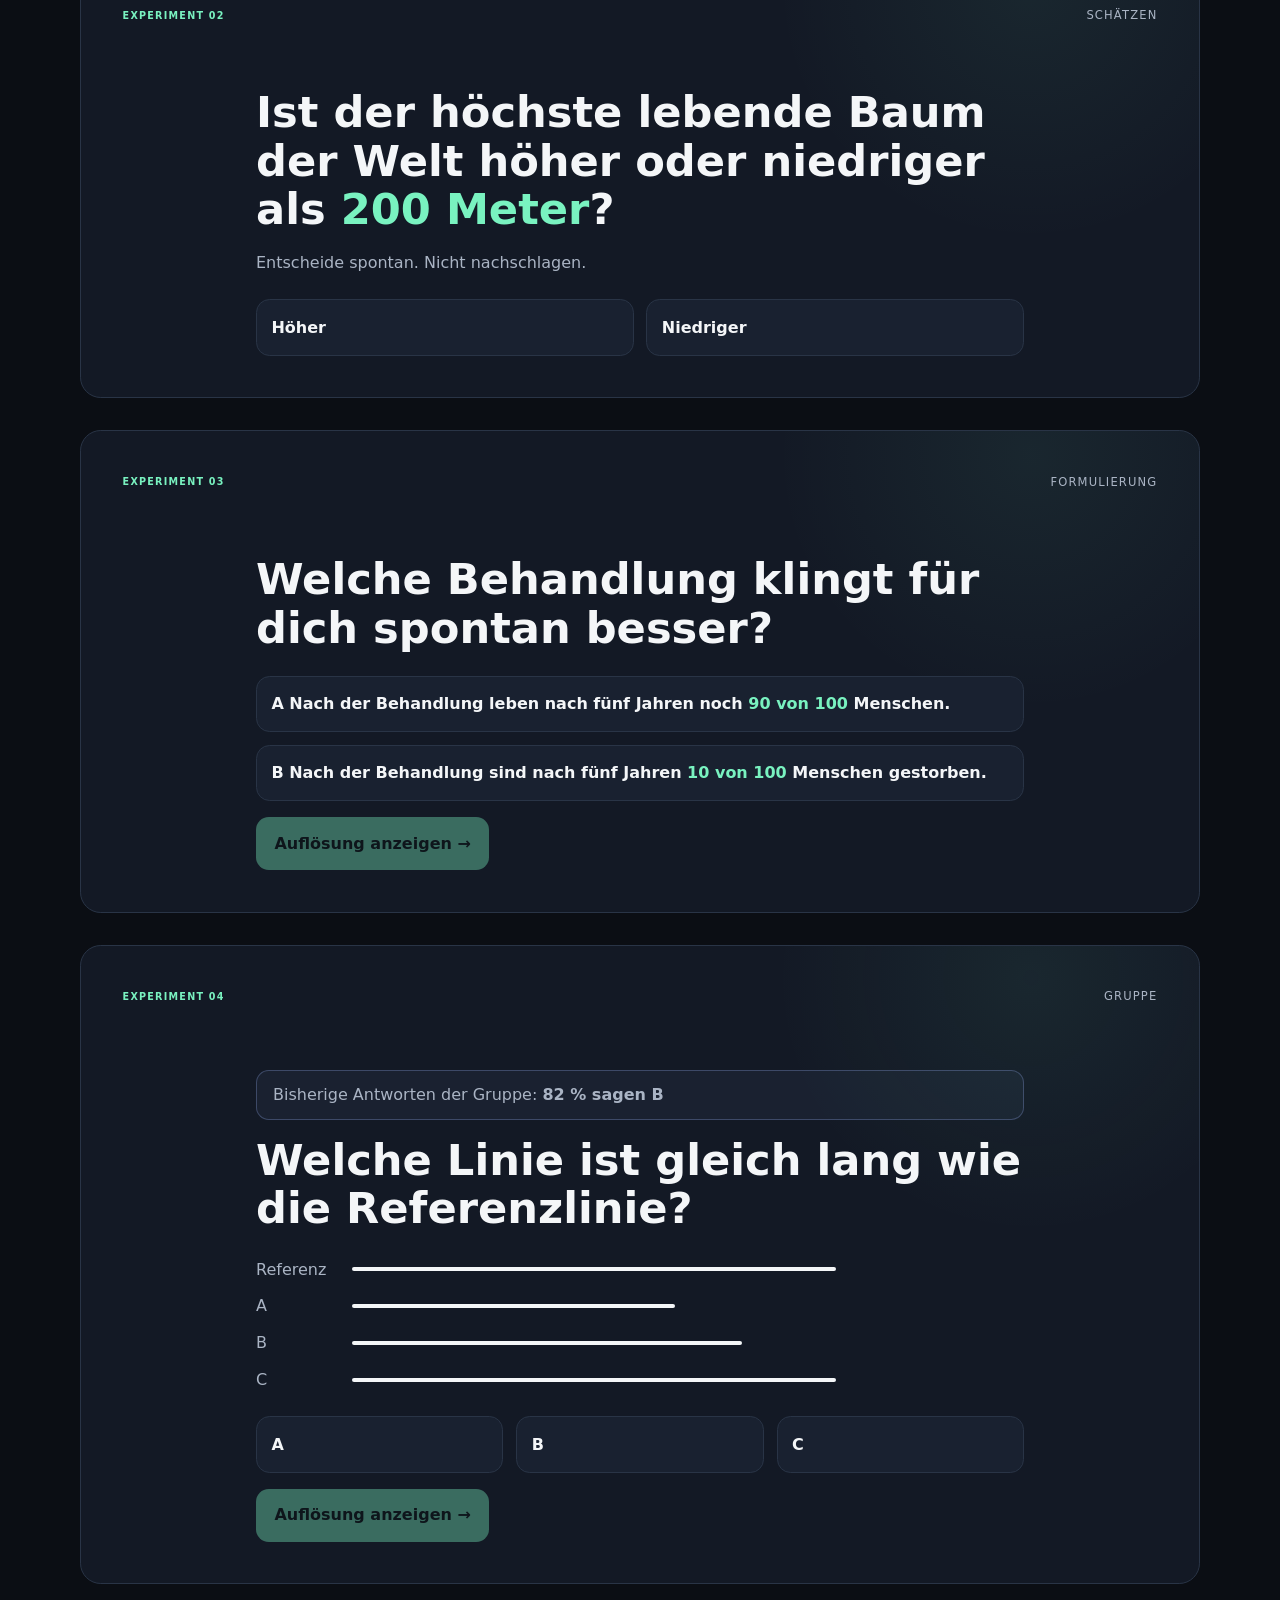
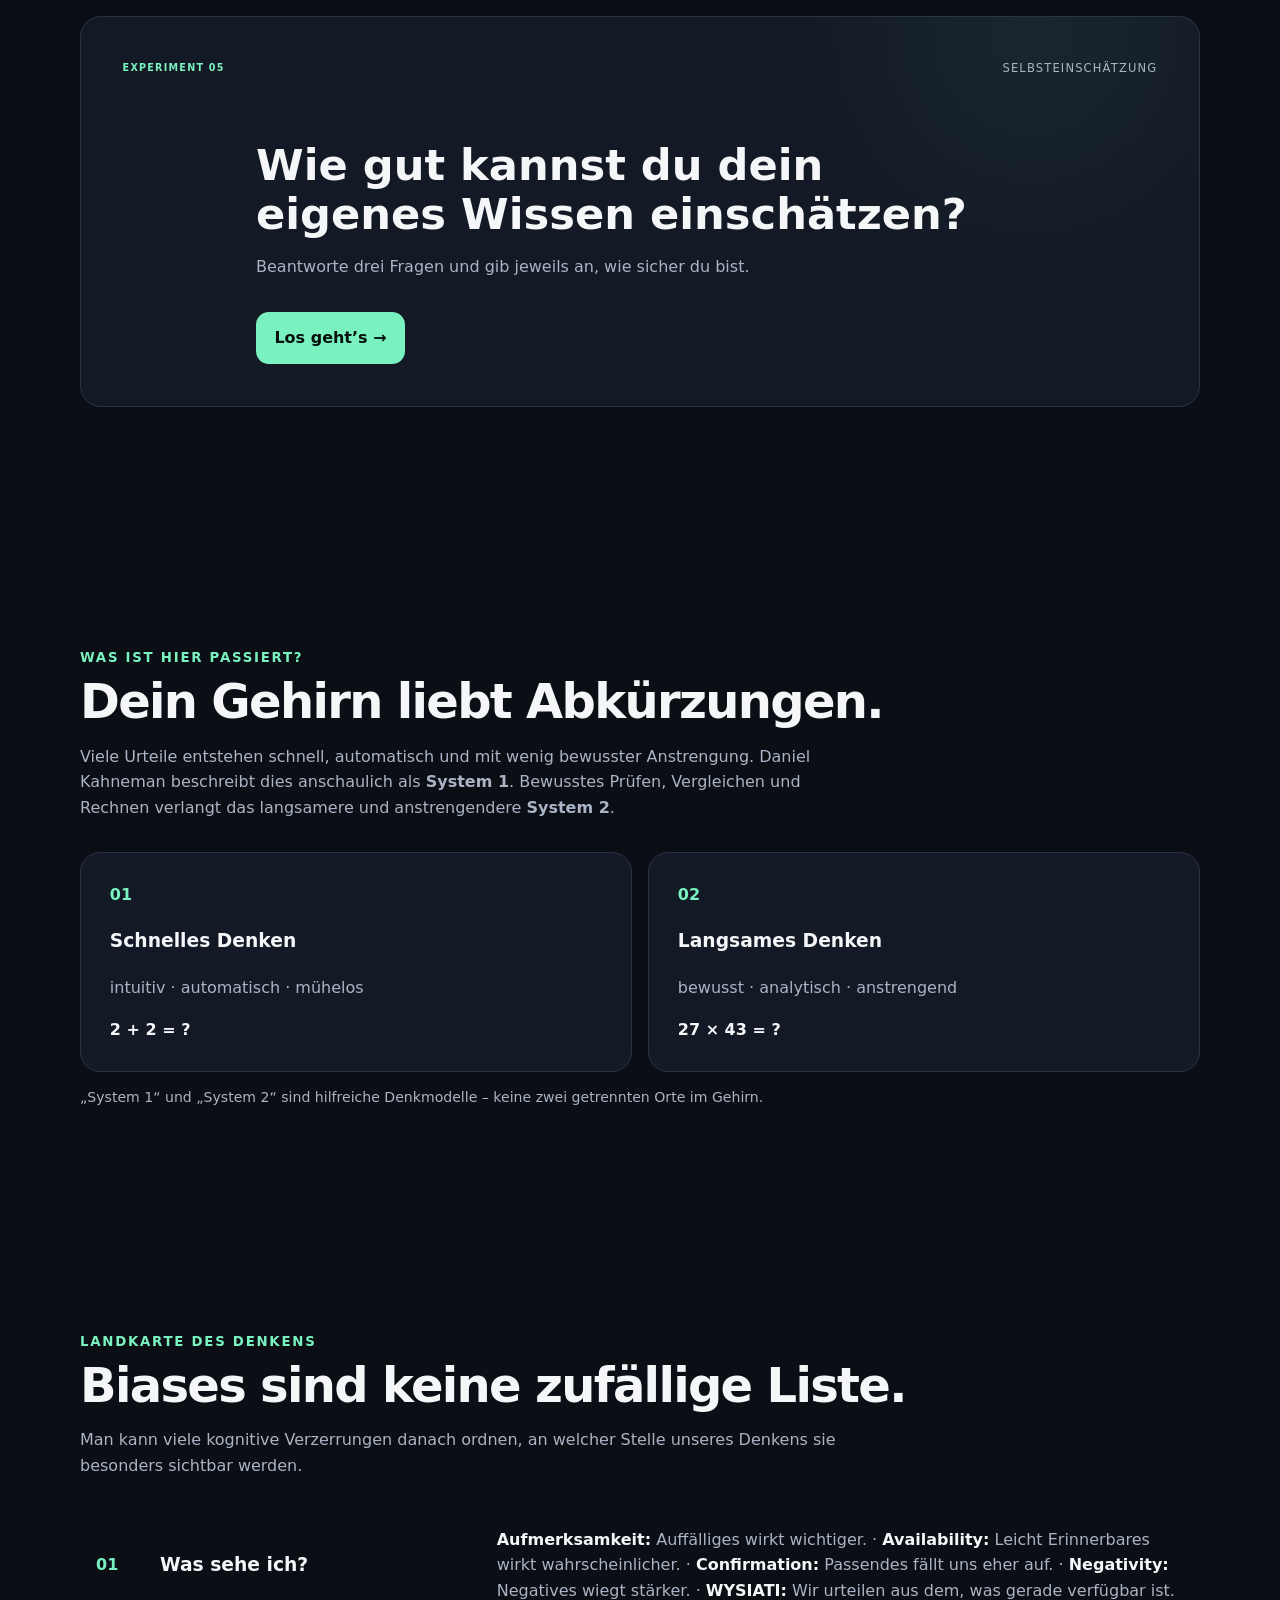
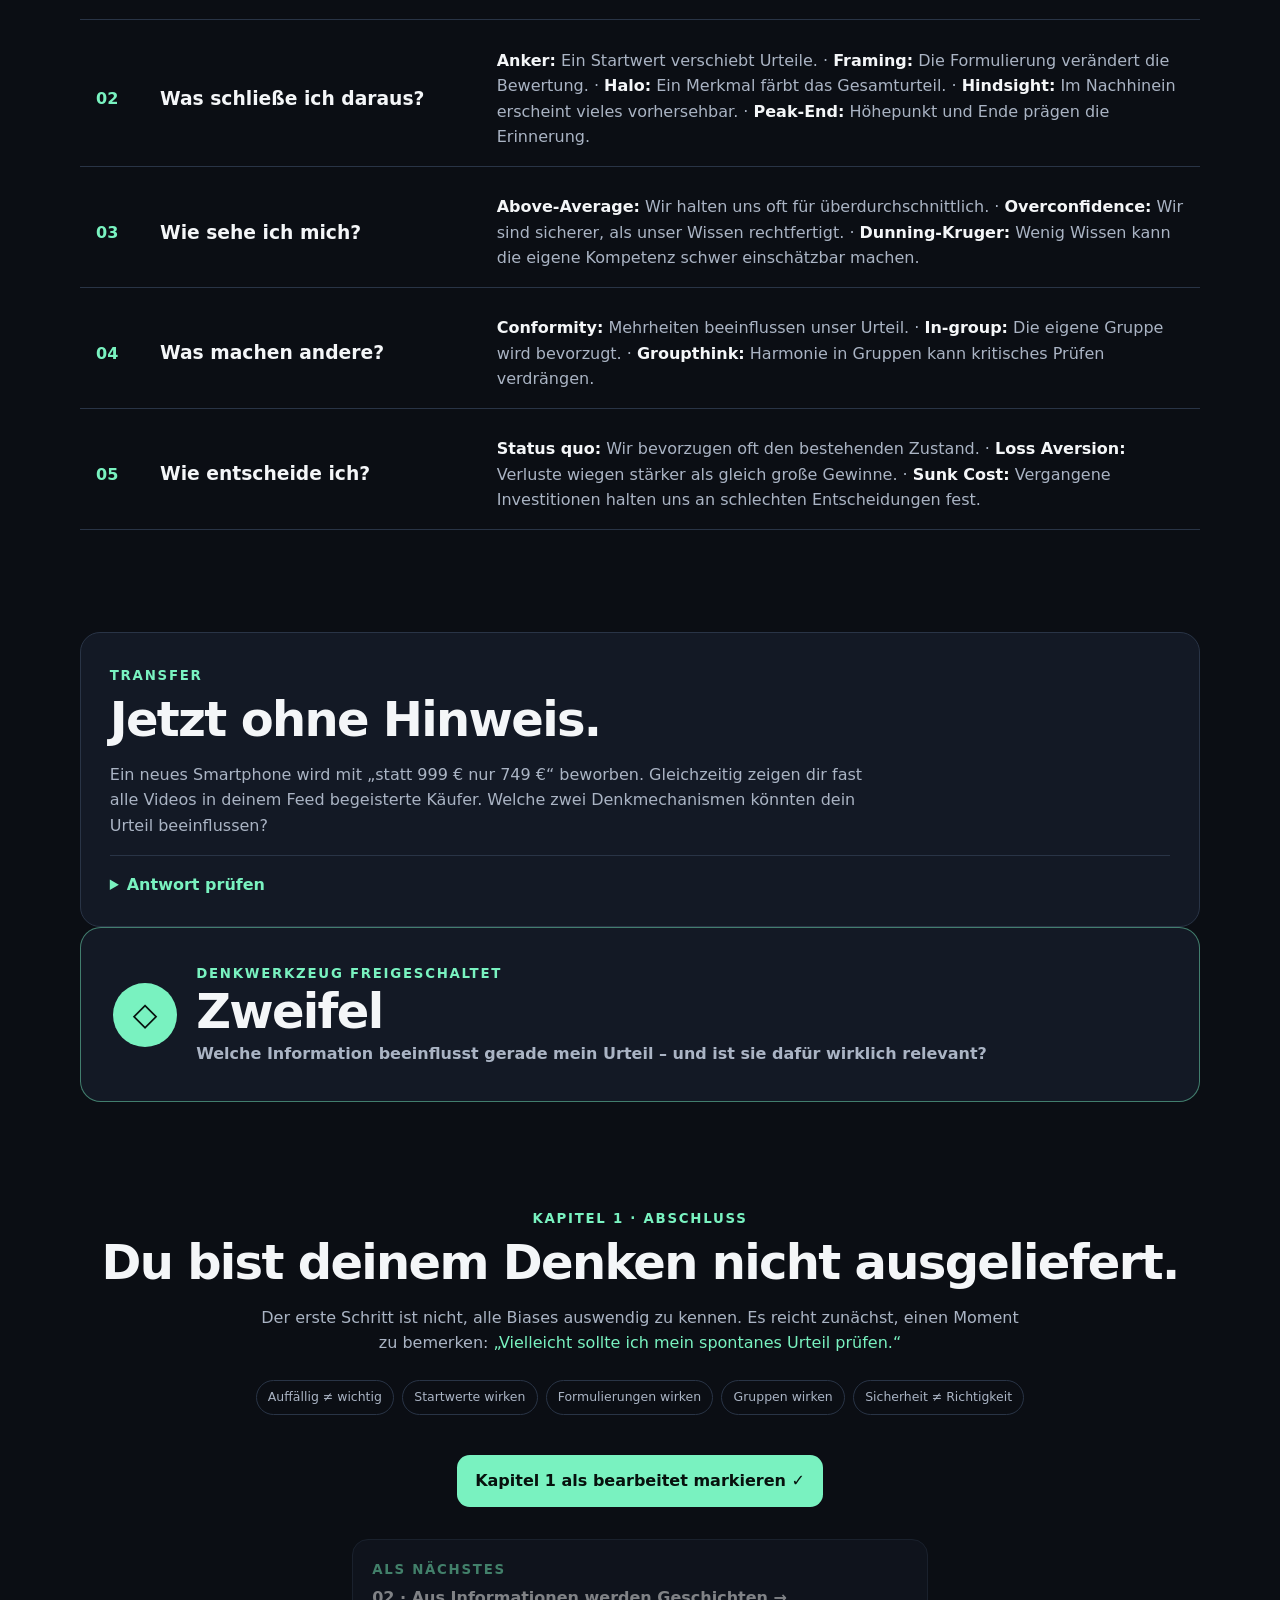
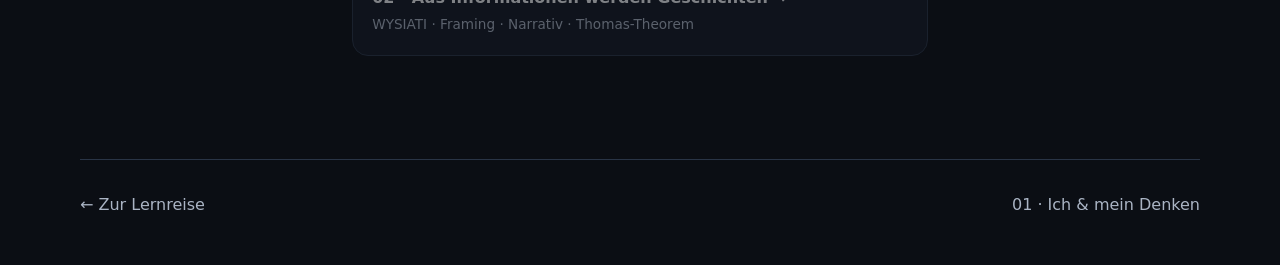
==== commit 7f86455b: "Add files via upload" ====
--- a/01-denken.html
+++ b/01-denken.html
@@ -148,11 +148,11 @@
   <small>LANDKARTE DES DENKENS</small><h2>Biases sind keine zufällige Liste.</h2>
   <p>Man kann viele kognitive Verzerrungen danach ordnen, an welcher Stelle unseres Denkens sie besonders sichtbar werden.</p>
   <div class="biasmap">
-    <article><span>01</span><h3>Was sehe ich?</h3><p><b>Aufmerksamkeit</b> · Availability · Confirmation · Negativity · WYSIATI</p></article>
-    <article><span>02</span><h3>Was schließe ich daraus?</h3><p><b>Anker</b> · <b>Framing</b> · Halo · Hindsight · Peak-End</p></article>
-    <article><span>03</span><h3>Wie sehe ich mich?</h3><p>Above-Average · <b>Overconfidence</b> · Dunning-Kruger</p></article>
-    <article><span>04</span><h3>Was machen andere?</h3><p><b>Conformity</b> · In-group · Groupthink</p></article>
-    <article><span>05</span><h3>Wie entscheide ich?</h3><p>Status quo · Loss Aversion · Sunk Cost</p></article>
+    <article><span>01</span><h3>Was sehe ich?</h3><p><b>Aufmerksamkeit:</b> Auffälliges wirkt wichtiger. · <b>Availability:</b> Leicht Erinnerbares wirkt wahrscheinlicher. · <b>Confirmation:</b> Passendes fällt uns eher auf. · <b>Negativity:</b> Negatives wiegt stärker. · <b>WYSIATI:</b> Wir urteilen aus dem, was gerade verfügbar ist.</p></article>
+    <article><span>02</span><h3>Was schließe ich daraus?</h3><p><b>Anker:</b> Ein Startwert verschiebt Urteile. · <b>Framing:</b> Die Formulierung verändert die Bewertung. · <b>Halo:</b> Ein Merkmal färbt das Gesamturteil. · <b>Hindsight:</b> Im Nachhinein erscheint vieles vorhersehbar. · <b>Peak-End:</b> Höhepunkt und Ende prägen die Erinnerung.</p></article>
+    <article><span>03</span><h3>Wie sehe ich mich?</h3><p><b>Above-Average:</b> Wir halten uns oft für überdurchschnittlich. · <b>Overconfidence:</b> Wir sind sicherer, als unser Wissen rechtfertigt. · <b>Dunning-Kruger:</b> Wenig Wissen kann die eigene Kompetenz schwer einschätzbar machen.</p></article>
+    <article><span>04</span><h3>Was machen andere?</h3><p><b>Conformity:</b> Mehrheiten beeinflussen unser Urteil. · <b>In-group:</b> Die eigene Gruppe wird bevorzugt. · <b>Groupthink:</b> Harmonie in Gruppen kann kritisches Prüfen verdrängen.</p></article>
+    <article><span>05</span><h3>Wie entscheide ich?</h3><p><b>Status quo:</b> Wir bevorzugen oft den bestehenden Zustand. · <b>Loss Aversion:</b> Verluste wiegen stärker als gleich große Gewinne. · <b>Sunk Cost:</b> Vergangene Investitionen halten uns an schlechten Entscheidungen fest.</p></article>
   </div>
 </section>
 
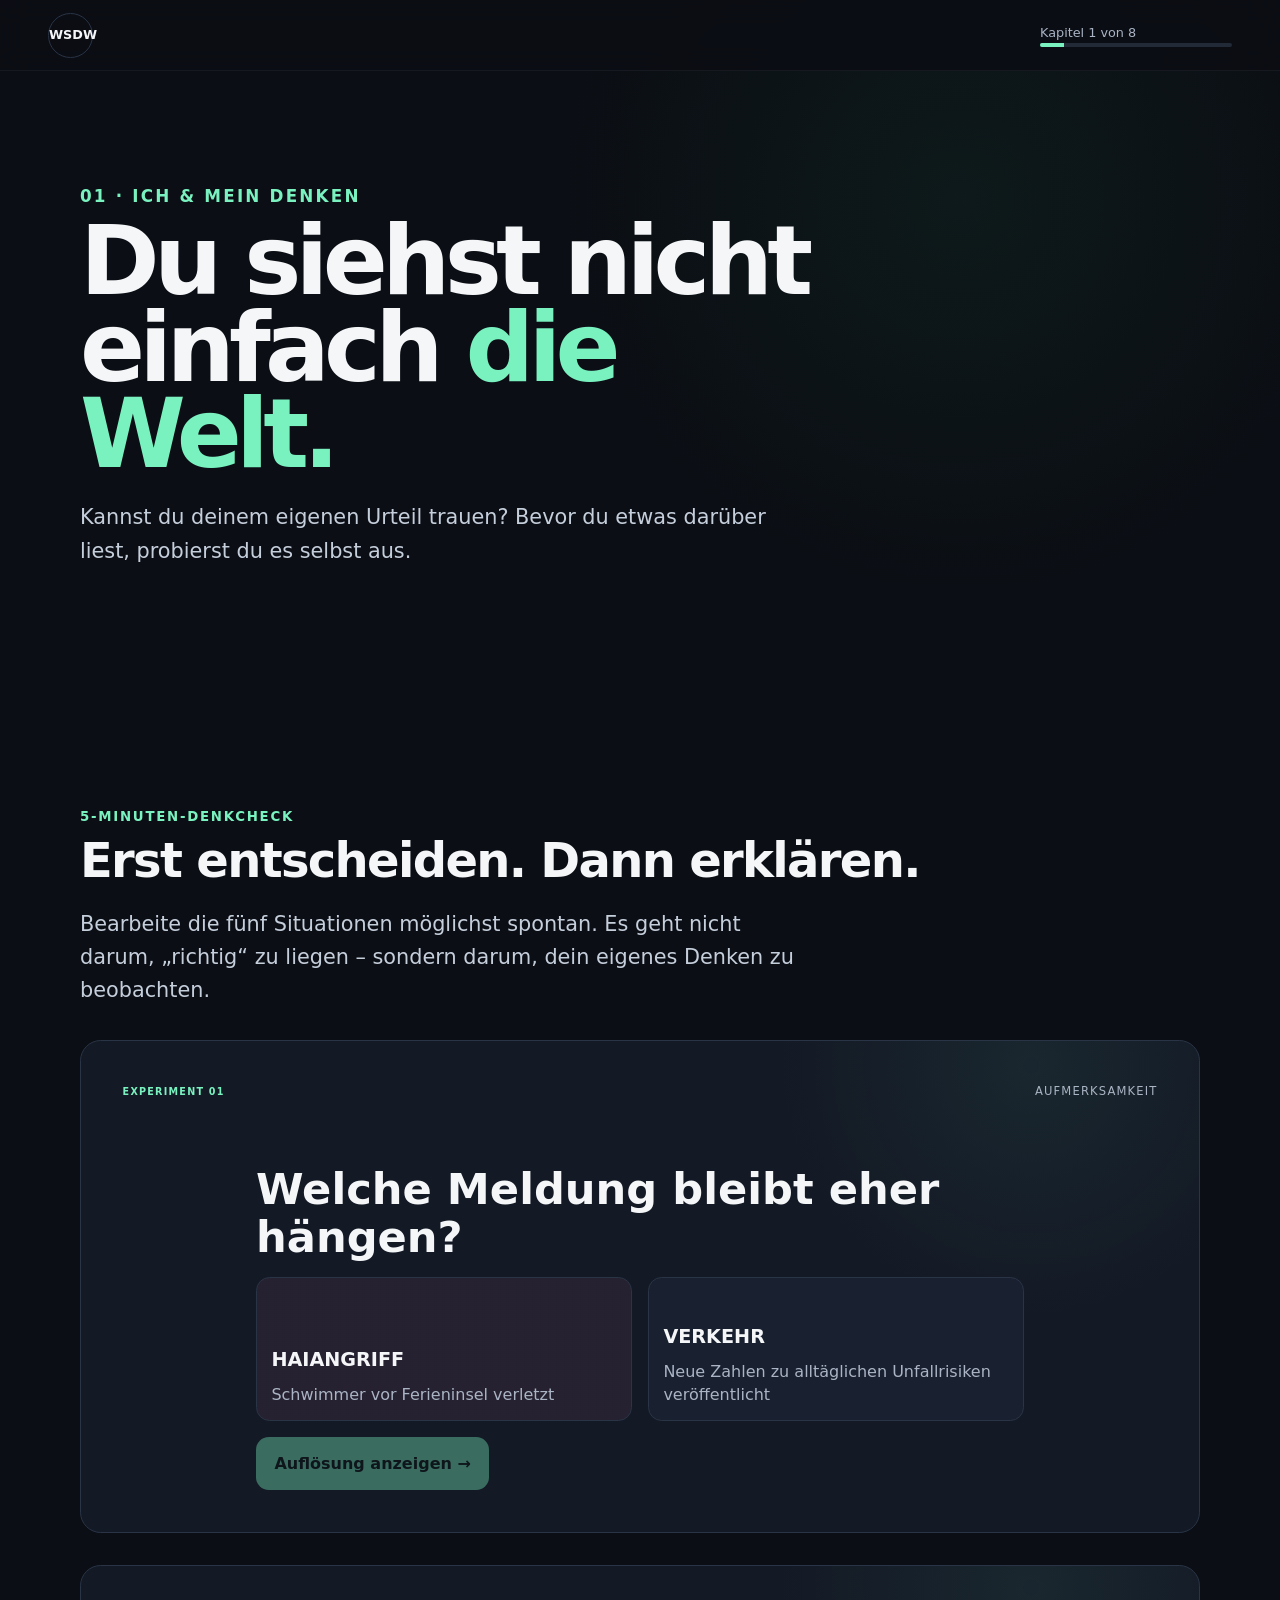
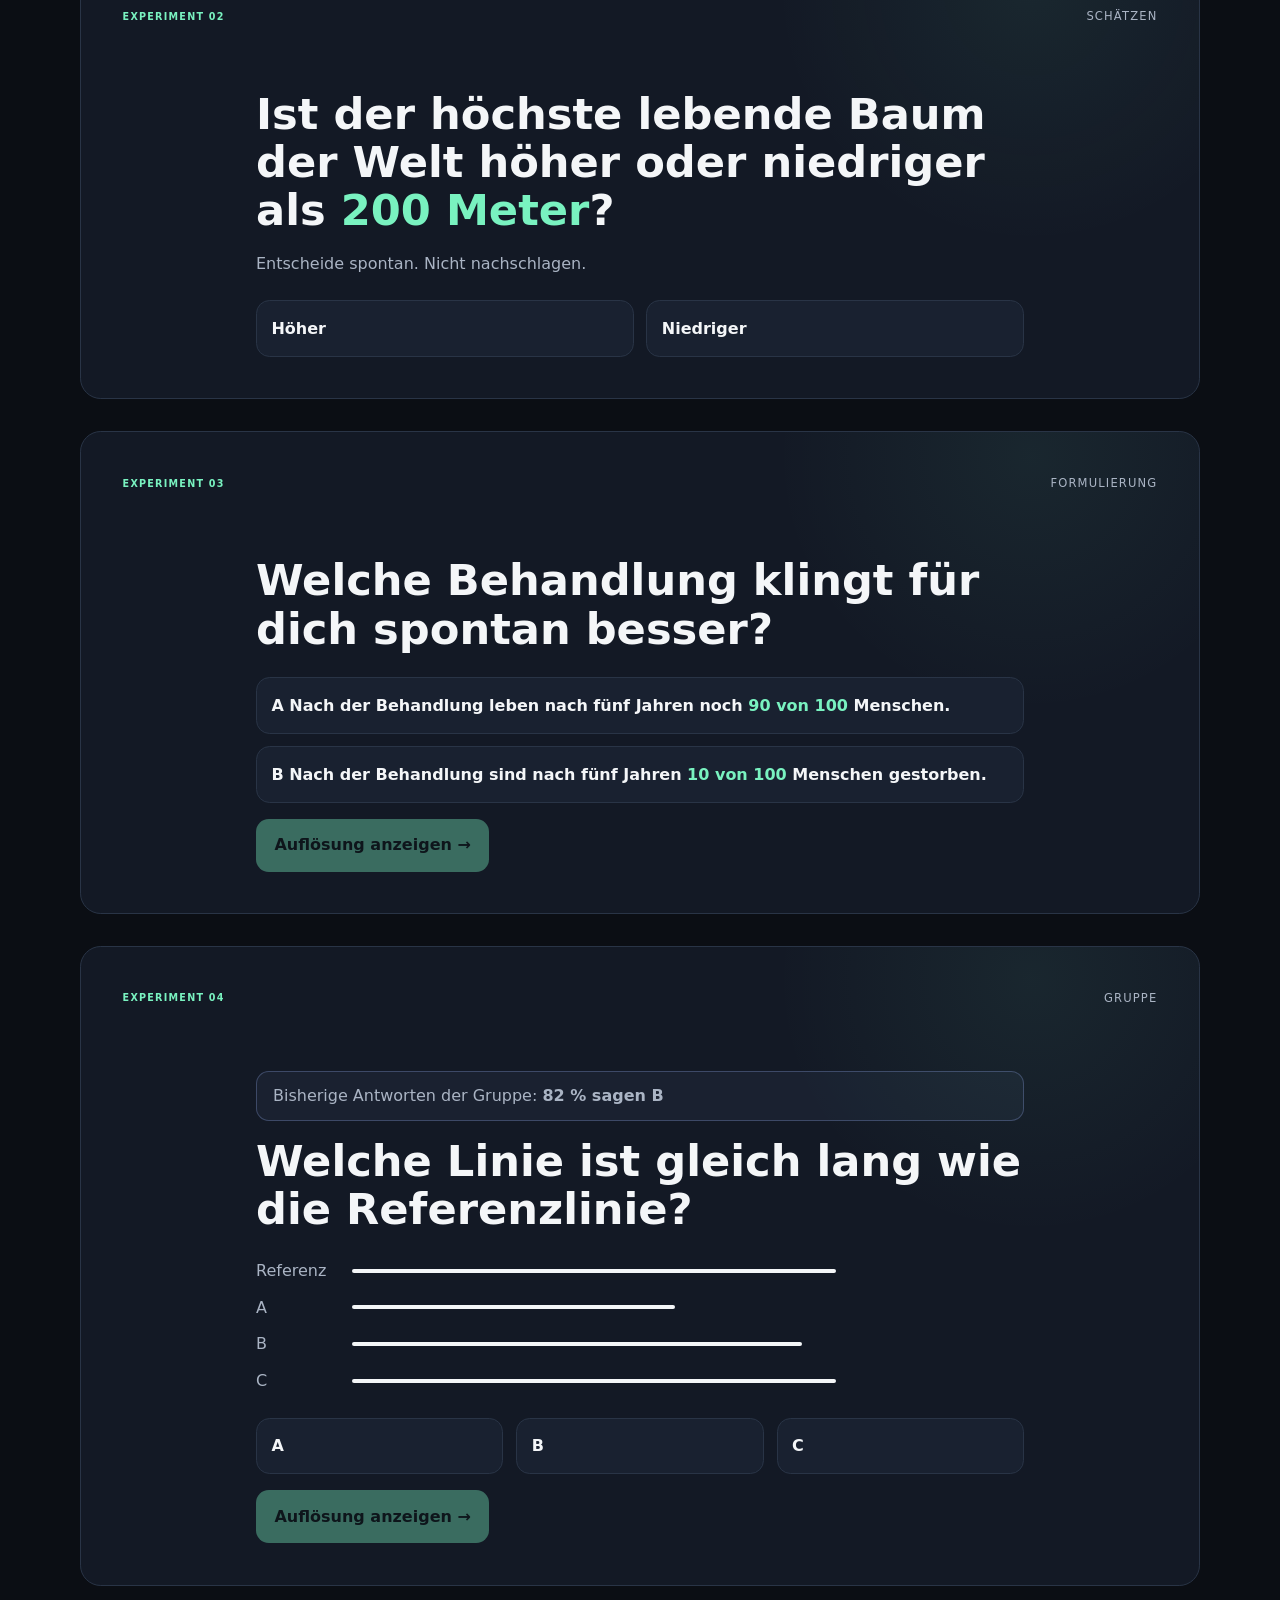
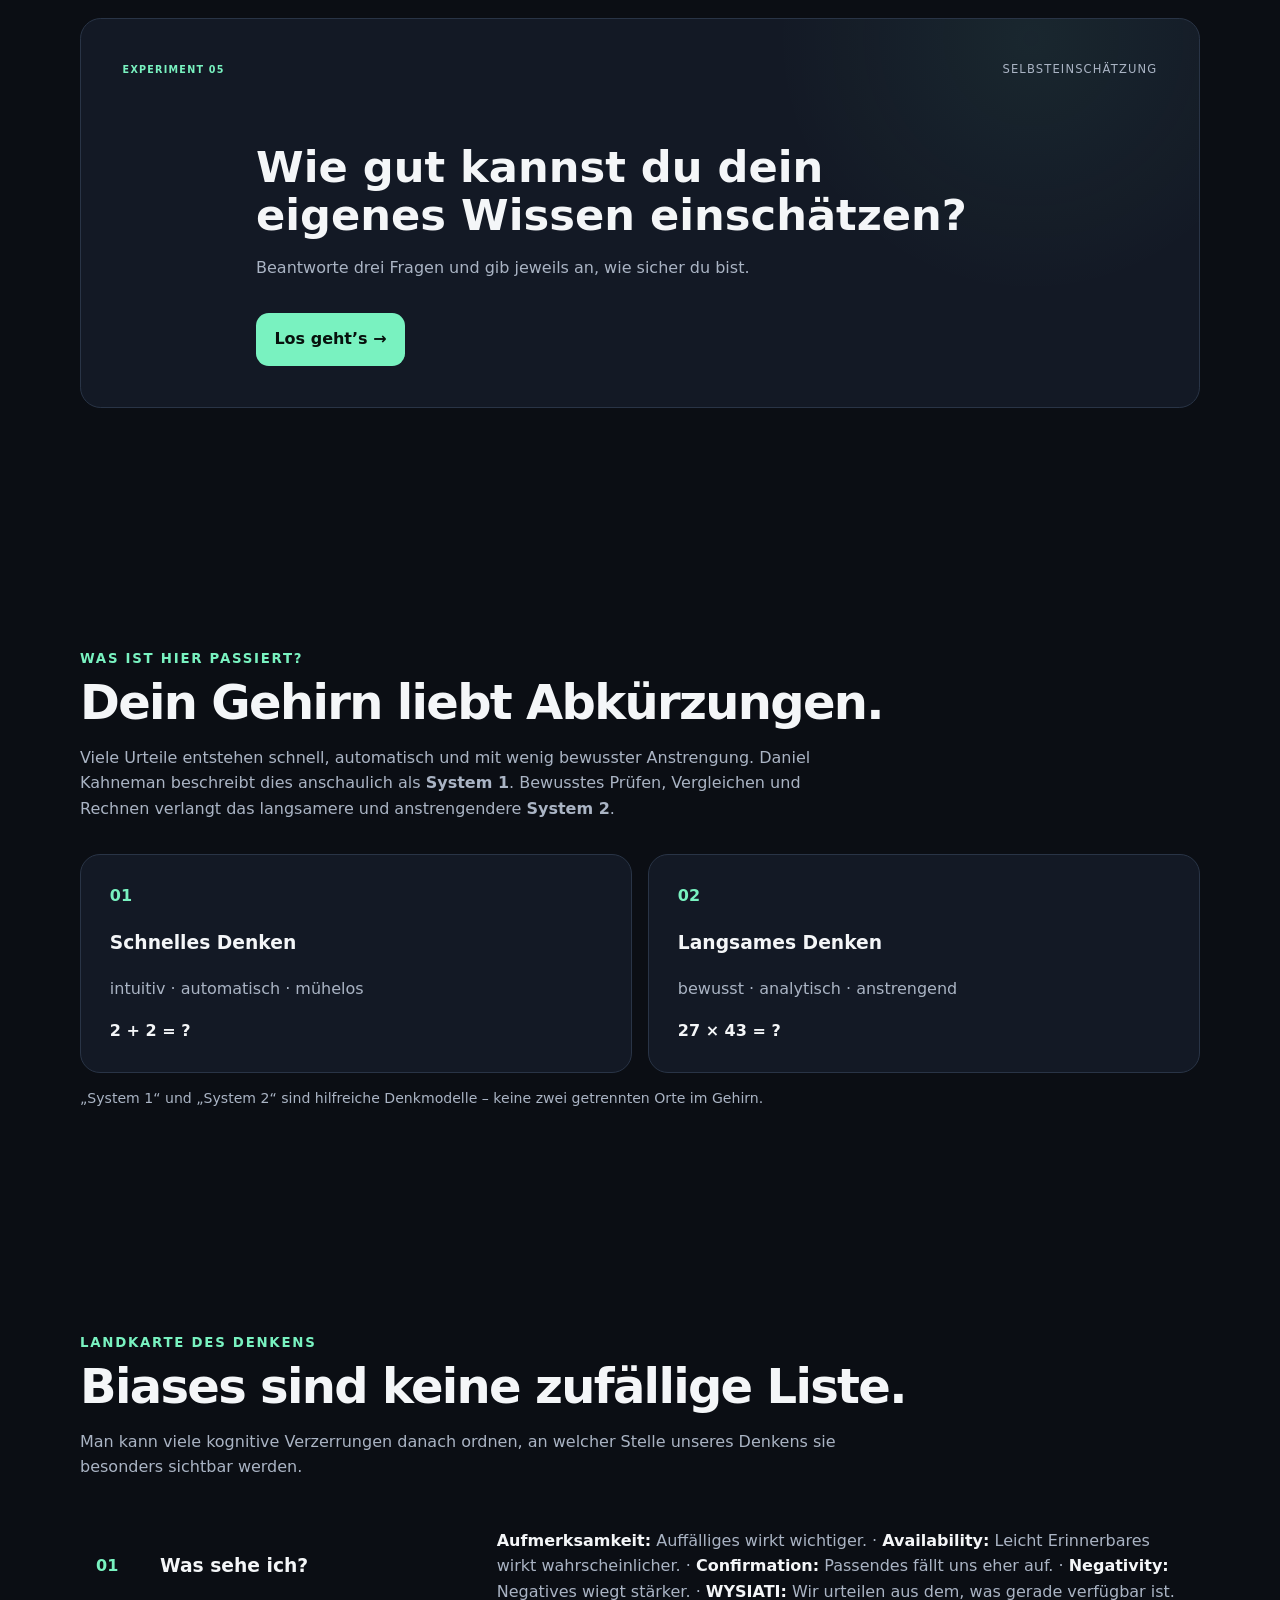
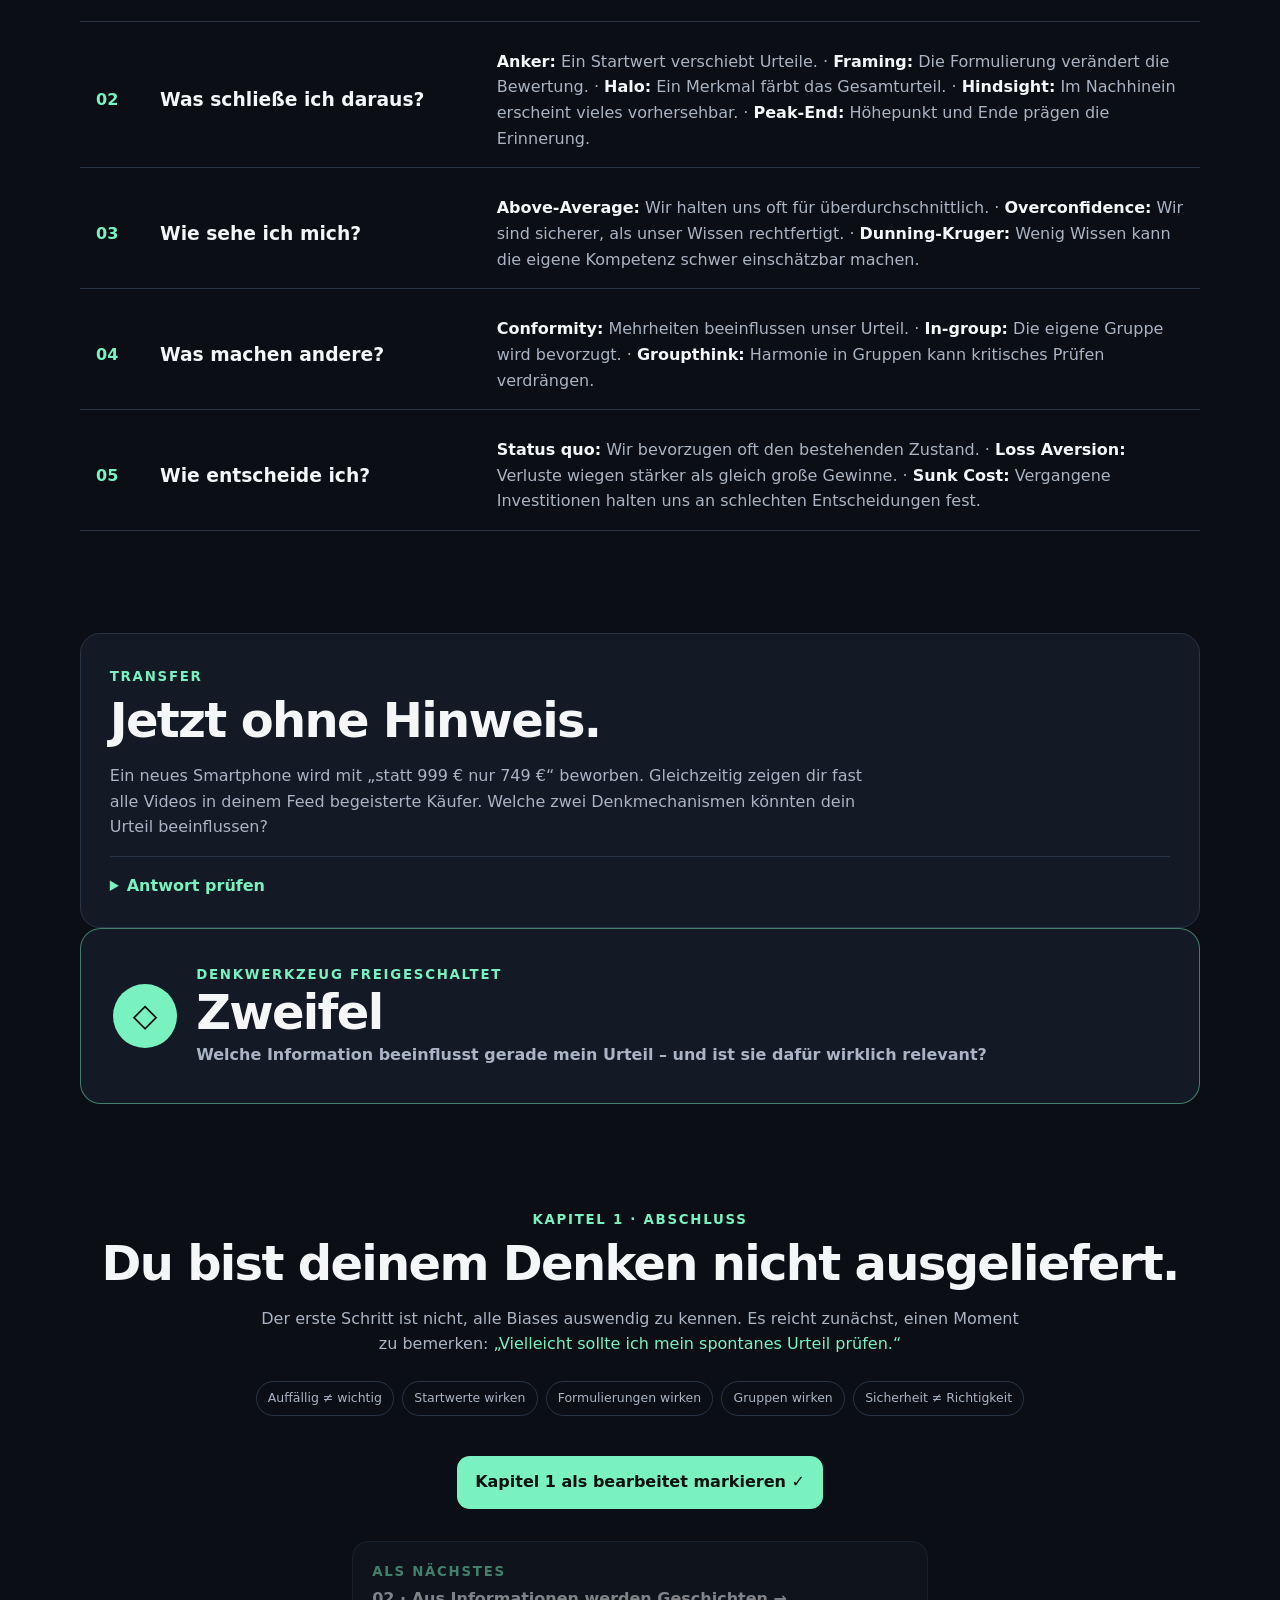
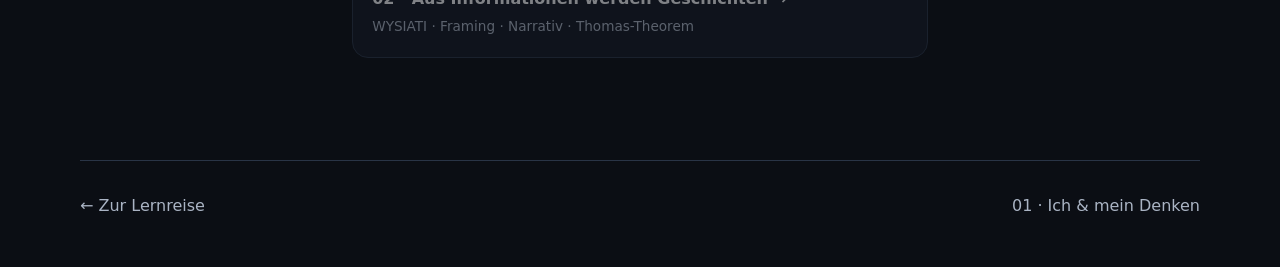
==== commit 07da3d55: "Add files via upload" ====
--- a/01-denken.html
+++ b/01-denken.html
@@ -14,7 +14,7 @@
 
 <main>
 <section class="lessonhero" id="start">
-  <small>01 · ICH & MEIN DENKEN</small>
+  <small style="font-size:clamp(.88rem,1.6vw,1.05rem)">01 · ICH & MEIN DENKEN</small>
   <h1>Du siehst nicht einfach <em>die Welt.</em></h1>
   <p>Kannst du deinem eigenen Urteil trauen? Bevor du etwas darüber liest, probierst du es selbst aus.</p>
 </section>
@@ -86,7 +86,7 @@
       <div class="lines" aria-label="Linienvergleich">
         <div><span>Referenz</span><i><u style="width:72%"></u></i></div>
         <div><span>A</span><i><u style="width:48%"></u></i></div>
-        <div><span>B</span><i><u style="width:58%"></u></i></div>
+        <div><span>B</span><i><u style="width:67%"></u></i></div>
         <div><span>C</span><i><u style="width:72%"></u></i></div>
       </div>
       <div class="choices three"><button class="choice">A</button><button class="choice">B</button><button class="choice">C</button></div><button class="btn reveal-btn" disabled>Auflösung anzeigen →</button>
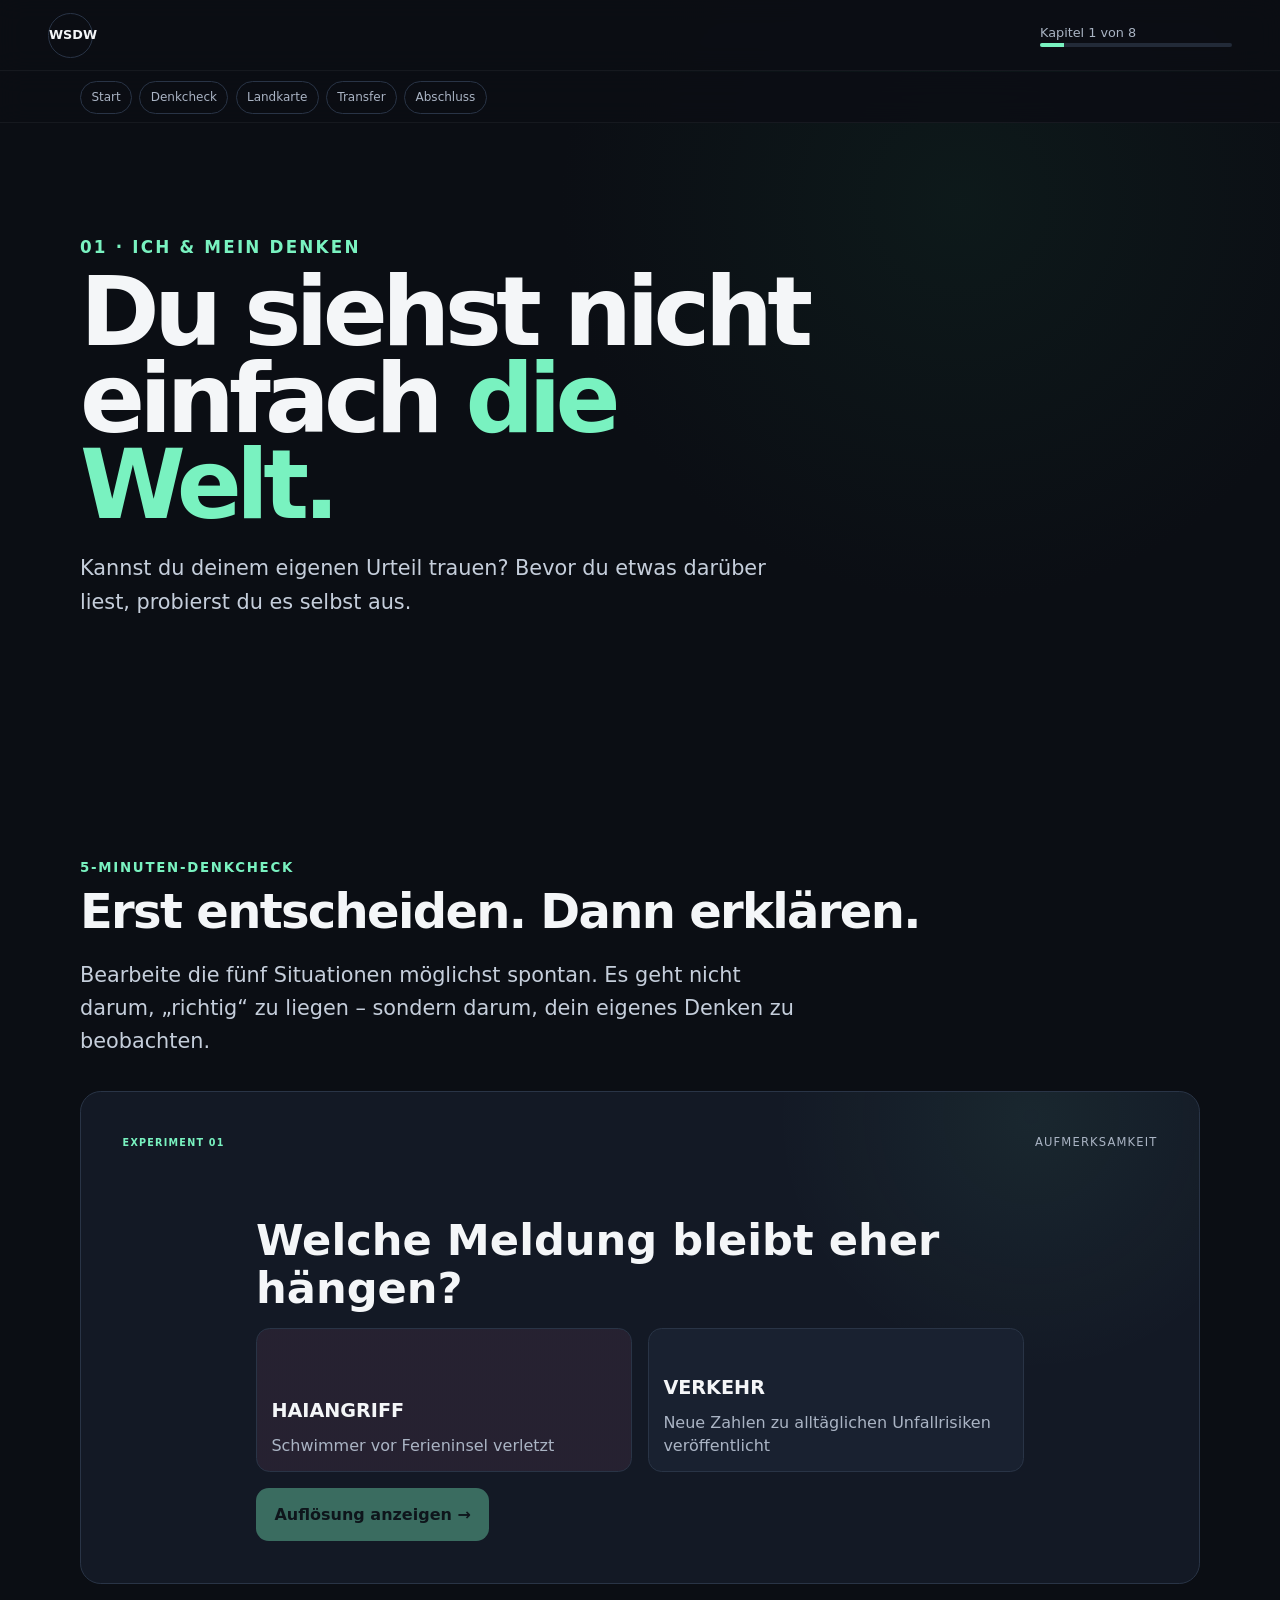
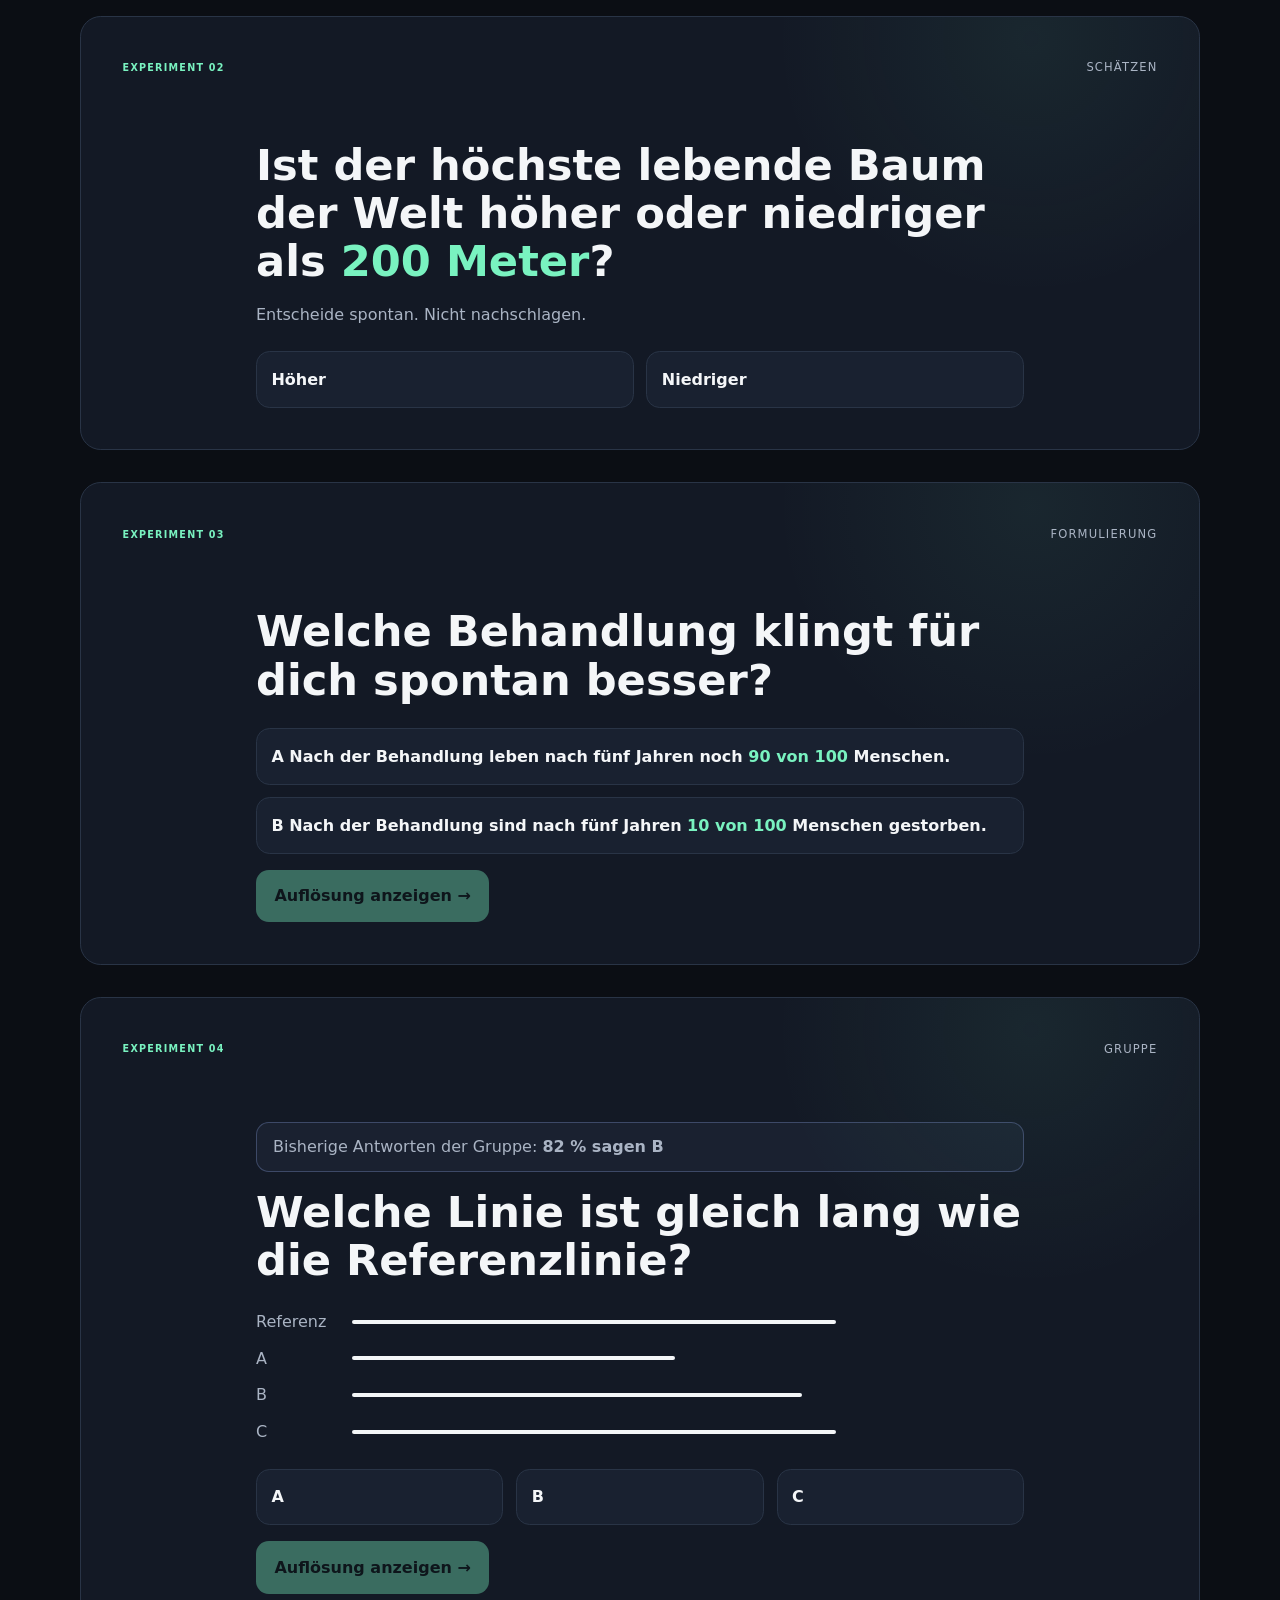
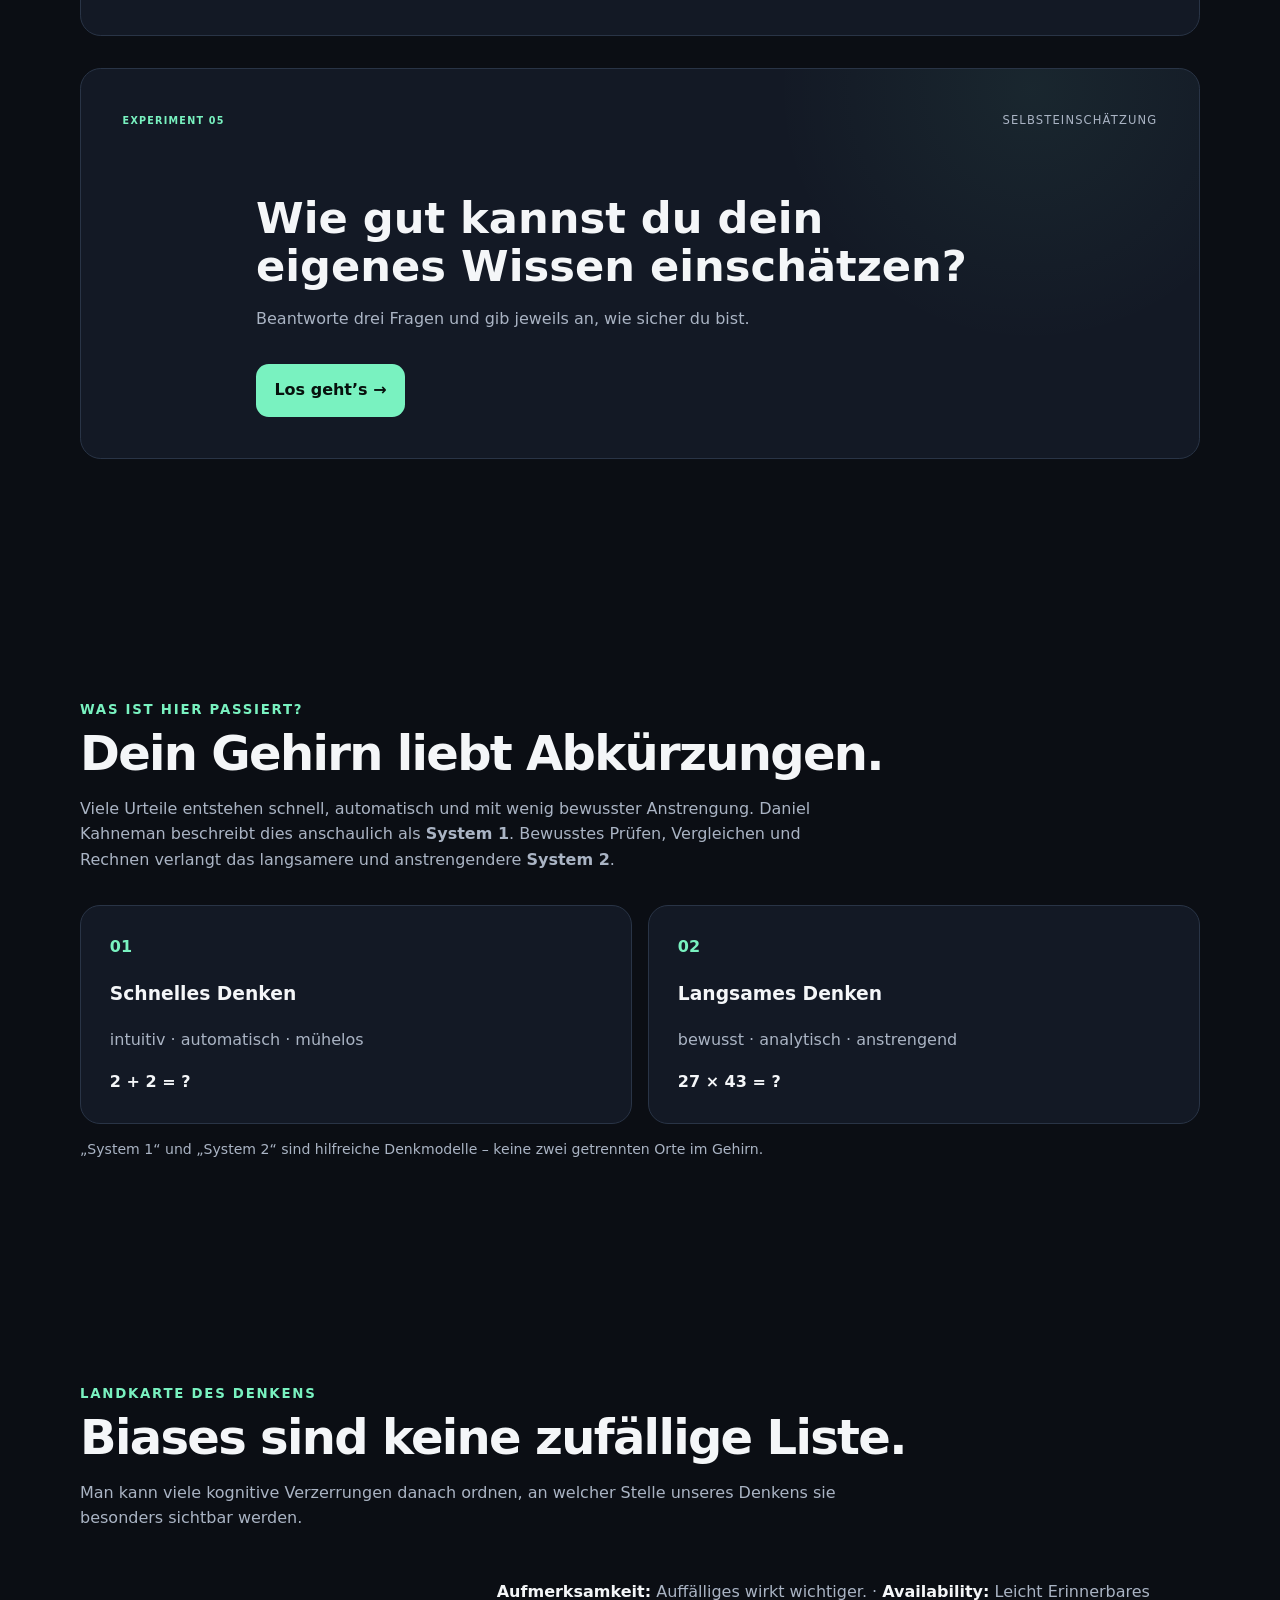
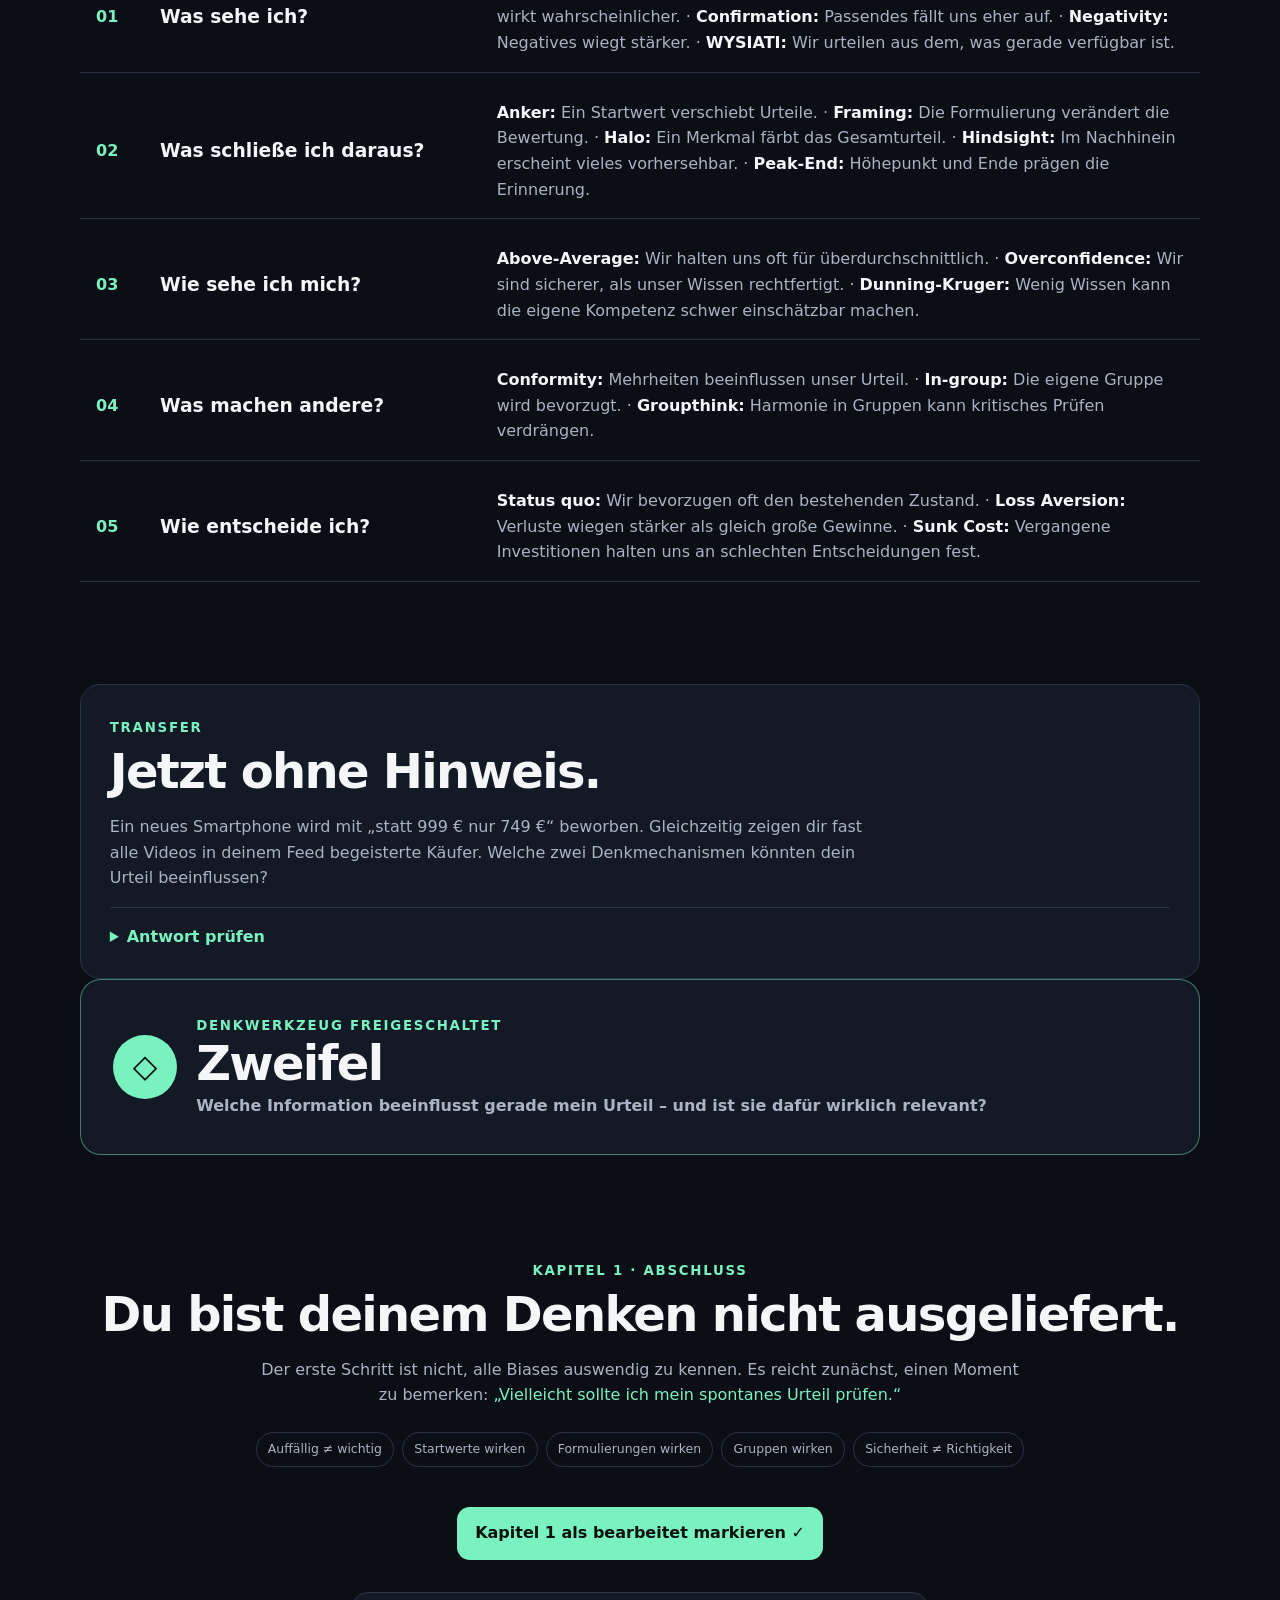
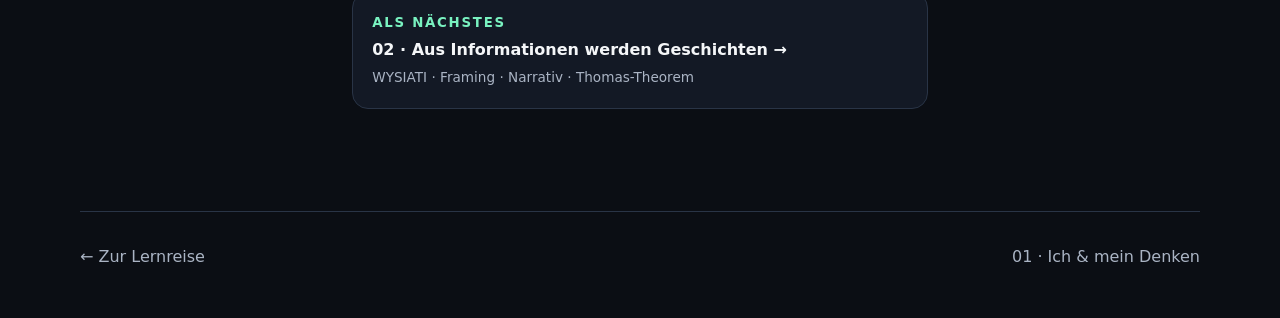
==== commit 635af733: "Add files via upload" ====
--- a/01-denken.html
+++ b/01-denken.html
@@ -5,12 +5,24 @@
 <meta name="theme-color" content="#0b0e14">
 <title>01 · Du siehst nicht einfach die Welt</title>
 <link rel="stylesheet" href="css/style.css">
-</head>
+<style>
+.next{transition:transform .18s ease,border-color .18s ease,background .18s ease}
+.next:hover,.next:focus-visible{transform:translateY(-2px);border-color:var(--a);background:#79f2c00b;outline:none}
+@media(prefers-reduced-motion:reduce){.next{transition:none}.next:hover{transform:none}}
+</style></head>
 <body>
 <header>
   <a href="index.html" class="logo">WSDW</a>
   <div class="head-progress"><span>Kapitel 1 von 8</span><div class="bar"><i style="width:12.5%"></i></div></div>
 </header>
+
+<nav class="section-nav" aria-label="Kapitelabschnitte">
+  <a href="#start">Start</a>
+  <a href="#denkcheck">Denkcheck</a>
+  <a href="#landkarte">Landkarte</a>
+  <a href="#transfer">Transfer</a>
+  <a href="#abschluss">Abschluss</a>
+</nav>
 
 <main>
 <section class="lessonhero" id="start">
@@ -172,7 +184,7 @@
   <p>Der erste Schritt ist nicht, alle Biases auswendig zu kennen. Es reicht zunächst, einen Moment zu bemerken: <em>„Vielleicht sollte ich mein spontanes Urteil prüfen.“</em></p>
   <div class="takeaways"><span>Auffällig ≠ wichtig</span><span>Startwerte wirken</span><span>Formulierungen wirken</span><span>Gruppen wirken</span><span>Sicherheit ≠ Richtigkeit</span></div>
   <button class="btn" id="done">Kapitel 1 als bearbeitet markieren ✓</button>
-  <a class="next disabled" href="#" aria-disabled="true"><small>ALS NÄCHSTES</small><strong>02 · Aus Informationen werden Geschichten →</strong><span>WYSIATI · Framing · Narrativ · Thomas-Theorem</span></a>
+  <a class="next" href="02-geschichten.html"><small>ALS NÄCHSTES</small><strong>02 · Aus Informationen werden Geschichten →</strong><span>WYSIATI · Framing · Narrativ · Thomas-Theorem</span></a>
 </section>
 </main>
 <footer><a href="index.html">← Zur Lernreise</a><span>01 · Ich & mein Denken</span></footer>
